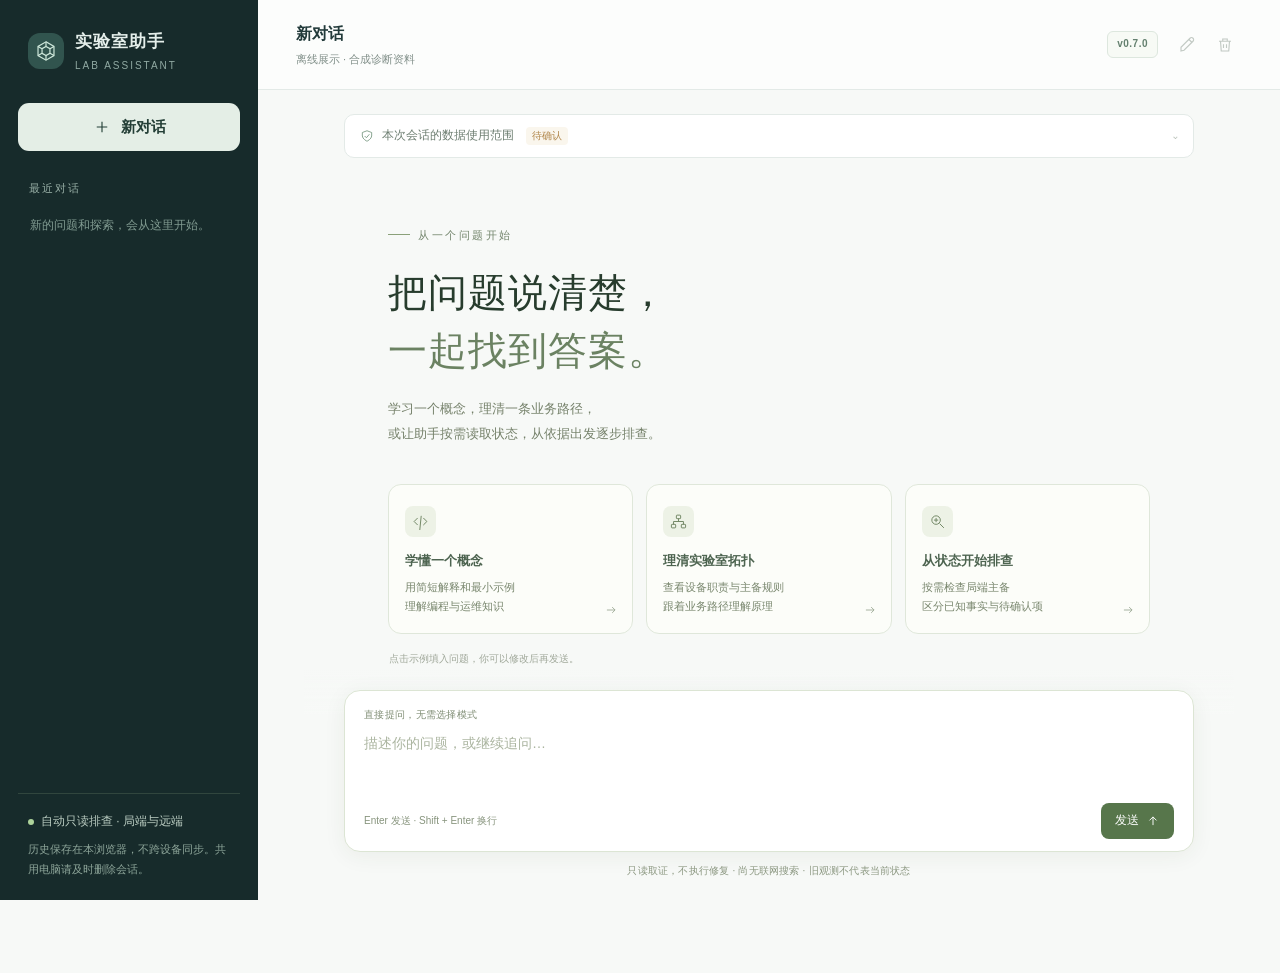
==== web/index.html @ 160be257 "Add offline demo for the troubleshooting assistant Include anonymized knowledge, synthetic device ob" ====
<!doctype html>
<html lang="zh-CN">
<head>
<meta charset="utf-8">
<meta name="viewport" content="width=device-width,initial-scale=1">
<meta name="theme-color" content="#172b2b">
<title>实验室助手 · 离线展示</title>
<style>
:root{color-scheme:light;--ink:#233b3b;--muted:#748280;--green:#237466;--line:#e3eae7;--paper:#f7f9f7;--sidebar:#172b2b}
*{box-sizing:border-box}body{margin:0;color:var(--ink);background:var(--paper);font:15px/1.65 -apple-system,BlinkMacSystemFont,"Segoe UI","Microsoft YaHei",sans-serif}button,textarea,input{font:inherit}button{cursor:pointer}button:disabled{cursor:default;opacity:.45}button,textarea,summary,a{ -webkit-tap-highlight-color:transparent}button:focus-visible,summary:focus-visible,textarea:focus-visible,a:focus-visible{outline:3px solid #7bb9aa;outline-offset:3px}svg{display:block;flex-shrink:0}button svg{width:18px;height:18px}button{border:0}button,summary{touch-action:manipulation}[hidden]{display:none!important}
.layout{display:grid;grid-template-columns:258px minmax(0,1fr);min-height:100vh}.sidebar{position:sticky;top:0;display:flex;flex-direction:column;height:100vh;height:100dvh;background:var(--sidebar);padding:28px 18px 20px;color:#e4eeea;overflow:hidden}.brand{display:flex;align-items:center;gap:11px;padding:0 10px 28px}.brand-mark{display:grid;place-items:center;width:36px;height:36px;border-radius:12px;background:#31544e;color:#cfe8db}.brand-mark svg{width:22px;height:22px}.brand-name{font-size:17px;font-weight:650;letter-spacing:1px}.brand-caption{color:#91aaa3;font-size:10px;letter-spacing:2px;margin-top:2px}.sidebar-close{display:none}.new-chat{display:flex;justify-content:center;align-items:center;gap:10px;width:100%;padding:12px 14px;border-radius:11px;background:#e4eee6;color:#233e36;font-weight:600;transition:background .15s}.new-chat:hover{background:#fff}.history-heading{padding:28px 11px 10px;font-size:11px;color:#98afa6;letter-spacing:2px}#threads{overflow:auto;flex:1;min-height:0;scrollbar-width:thin;scrollbar-color:#3e5650 transparent}.thread{display:flex;align-items:center;gap:9px;width:100%;padding:11px 12px;margin:3px 0;text-align:left;border-radius:9px;background:transparent;color:#b6c8c0;transition:background .15s}.thread:hover{background:#223d37;color:#fff}.thread.selected{background:#2c4840;color:#edf6ef}.thread-text{overflow:hidden;white-space:nowrap;text-overflow:ellipsis;font-size:13px}.thread-dot{width:5px;height:5px;border-radius:50%;background:#75958a;flex-shrink:0}.thread.selected .thread-dot{background:#bdd4aa}.history-empty{margin:8px 12px;font-size:12px;line-height:1.8;color:#819b91}.sidebar-footer{border-top:1px solid #31463e;margin-top:18px;padding:18px 10px 0}.sidebar-feature{display:flex;gap:7px;align-items:center;font-size:12px;color:#baccc1}.status-dot{width:6px;height:6px;border-radius:50%;background:#add39b}#storage-note{display:block;color:#8ea69a;font-size:11px;line-height:1.8;margin-top:9px}
main{display:flex;flex-direction:column;min-width:0;min-height:100vh;min-height:100dvh}.topbar{display:flex;align-items:center;justify-content:space-between;gap:20px;height:90px;flex-shrink:0;padding:0 38px;border-bottom:1px solid var(--line);background:#ffffffa6}.topbar-heading{display:flex;align-items:center;gap:12px;min-width:0}#chat-title{margin:0;font-size:16px;font-weight:600;white-space:nowrap;overflow:hidden;text-overflow:ellipsis;max-width:52vw}.topbar-caption{margin-top:3px;font-size:11px;color:#83918b}.topbar-actions{display:flex;gap:12px;align-items:center;flex-shrink:0}.version{padding:4px 9px;border:1px solid #dde7de;border-radius:6px;font-size:10px;font-weight:600;letter-spacing:.5px;color:#64806f;background:#f7faf5}.tools{display:flex;gap:4px}.icon-button{display:grid;place-items:center;width:34px;height:34px;border-radius:8px;color:#7c8c80;background:transparent}.icon-button:hover{background:#eaf0e8;color:#325c45}.icon-button.danger:hover{color:#ab5c50;background:#faf0ea}.menu-button{display:none}
.content-area{width:100%;max-width:930px;margin:0 auto;padding:24px 40px 8px;flex:1}.permission-card{border:1px solid var(--line);border-radius:10px;background:#fff;font-size:12px;color:#6d7e71;padding:0 15px}.permission-card summary{display:flex;align-items:center;gap:8px;padding:11px 0;cursor:pointer;list-style:none}.permission-card summary::-webkit-details-marker{display:none}.permission-card summary:after{content:'⌄';margin-left:auto;color:#96a296}.permission-card[open] summary:after{content:'⌃'}.permission-card summary svg{width:14px;height:14px;color:#789882}.consent-state{color:#b2884d;font-size:10px;background:#faf6ed;padding:1px 6px;border-radius:4px;margin-left:4px}.consent-state.confirmed{color:#548261;background:#edf5ed}.consent-label{display:flex;align-items:flex-start;gap:9px;line-height:1.9;padding:9px 0 10px;color:#4d6252}.consent-label input{margin-top:5px;accent-color:var(--green);flex-shrink:0;width:15px;height:15px}.permission-card small{display:block;font-size:11px;line-height:1.8;color:#8b978a;padding:0 0 14px}
.welcome{padding:68px 4px 45px;max-width:770px;margin:auto}.eyebrow{display:flex;align-items:center;gap:8px;font-size:11px;letter-spacing:2.5px;color:#72846b;font-weight:500}.eyebrow:before{content:'';width:22px;height:1px;background:#8ba17a}.welcome h2{font-size:39px;line-height:1.5;letter-spacing:1px;font-weight:500;margin:20px 0 16px;color:#273c2d}.welcome h2 span{color:#6b8262}.welcome-description{font-size:13px;line-height:1.9;color:#899184;margin:0;max-width:430px}.suggestions{display:grid;grid-template-columns:repeat(3,minmax(0,1fr));gap:13px;margin-top:38px}.suggestion{position:relative;text-align:left;border:1px solid #dfe7da;background:#fcfdf9;border-radius:13px;padding:20px 16px 17px;color:#4d6450;transition:transform .15s,border-color .15s,box-shadow .15s;min-height:150px}.suggestion:hover{transform:translateY(-3px);border-color:#a7c09d;box-shadow:0 8px 24px #51684509}.suggestion-icon{display:grid;place-items:center;width:31px;height:31px;border-radius:8px;background:#edf2e6;color:#738866;margin-bottom:13px}.suggestion-icon svg{width:17px;height:17px}.suggestion strong{display:block;font-size:13px;font-weight:600;margin-bottom:6px}.suggestion span{display:block;font-size:11px;line-height:1.7;color:#8b9683;padding-right:12px}.suggestion .suggestion-arrow{position:absolute;right:14px;bottom:16px;width:14px;height:14px;color:#9ba994}.welcome-note{font-size:10px;color:#a0a89a;margin:17px 1px 0}
#chat{padding:22px 0 0;overflow-wrap:anywhere}.card{margin:0 0 26px;min-width:0}.message-header{display:flex;align-items:center;gap:9px;margin-bottom:12px}.avatar{display:grid;place-items:center;width:26px;height:26px;border-radius:8px;background:#e5eddf;color:#57704f;font-size:10px;font-weight:650}.label{font-size:11px;color:#84947d;letter-spacing:.5px}.assistant{padding:4px 1px}.assistant .message{padding-left:35px;color:#3d5140}.user{display:flex;flex-direction:column;align-items:flex-end;margin:5px 0 28px 70px}.user .message-header{display:none}.user .message{border:1px solid #e1e9da;background:#edf3e7;border-radius:15px 15px 4px 15px;padding:13px 18px;max-width:100%;white-space:pre-wrap;color:#425640;font-size:14px}.message{line-height:1.95;font-size:14px}.message p{white-space:pre-line;margin:0 0 14px}.message p:last-child{margin-bottom:0}.message ul,.message ol{padding-left:22px;margin:10px 0 15px}.message li{margin:5px 0}.message h3{font-size:15px;font-weight:650;margin:24px 0 10px}.message h3:first-child{margin-top:0}.message strong{font-weight:650;color:#2d4c32}.message code{font:12px/1.6 Consolas,"SFMono-Regular",monospace;background:#eaf0e6;border:1px solid #e1e9db;border-radius:4px;padding:2px 5px;color:#587145}.message pre{background:#1f3027;border-radius:11px;padding:18px;overflow:auto;white-space:pre;color:#dce8d8;margin:16px 0}.message pre code{background:none;border:0;padding:0;color:inherit;font-size:12px}.scope-note{margin:18px 0 12px 35px;padding:10px 13px;border-left:2px solid #bac9a9;background:#eff3e9;color:#7d896c;font-size:11px;line-height:1.9;border-radius:0 6px 6px 0}.scope-synthetic,.scope-unconfirmed,.scope-mixed{border-color:#d7bf85;background:#faf6ec;color:#9a865f}.assistant details{margin:14px 0 10px 35px;border:1px solid #e1e8d9;background:#fcfdf9;border-radius:9px;padding:0 13px;font-size:12px;color:#7e8c71}.assistant summary{cursor:pointer;list-style:none;padding:9px 0;color:#7a8c69;font-size:11px}.assistant summary:before{content:'↳';margin-right:7px;color:#a2b194}.assistant details p{line-height:1.8;white-space:pre-wrap;margin:10px 0}.assistant details strong{display:block;font-size:11px;color:#596e4b;margin-top:15px}.assistant details pre{white-space:pre-wrap;overflow-wrap:anywhere;font:11px/1.8 Consolas,monospace;color:#6f8063;background:#f1f5ec;padding:10px;border-radius:5px}.assistant details pre:last-child{margin-bottom:13px}.assistant>small{display:block;margin:10px 0 0 35px;font-size:10px;color:#a0ad94}.copy-button{margin-left:auto;font-size:10px;background:transparent;color:#95a18c;padding:3px 8px;border-radius:5px}.copy-button:hover{background:#eef2e8;color:#62764e}.pending .message{color:#929d84;font-size:12px}.thinking{display:inline-flex;gap:4px;vertical-align:middle;margin-right:9px}.thinking i{width:4px;height:4px;border-radius:50%;background:#99af80;animation:pulse 1.3s infinite}.thinking i:nth-child(2){animation-delay:.2s}.thinking i:nth-child(3){animation-delay:.4s}@keyframes pulse{0%,70%,100%{opacity:.3;transform:translateY(0)}35%{opacity:1;transform:translateY(-3px)}}
.composer-area{position:sticky;bottom:0;width:100%;max-width:930px;align-self:center;padding:20px 40px 20px;background:linear-gradient(transparent,var(--paper) 20%);z-index:2}.composer{border:1px solid #dce5d4;background:#fff;border-radius:16px;padding:16px 19px 12px;box-shadow:0 4px 22px #293d2610;transition:border-color .15s,box-shadow .15s}.composer:focus-within{border-color:#a4bb94;box-shadow:0 4px 28px #59704412}.composer-title{display:block;color:#9aa58e;font-size:10px;letter-spacing:.3px;margin-bottom:8px}textarea{width:100%;min-height:64px;max-height:180px;display:block;resize:none;padding:0;border:0;outline:none!important;line-height:1.8;background:transparent;color:#3b4e35;font-size:14px}textarea::placeholder{color:#abb5a0}.composer-row{display:flex;align-items:center;justify-content:space-between;gap:10px;margin-top:8px}.composer-hint{font-size:10px;color:#b0b8a6}.send-button{display:flex;gap:7px;align-items:center;padding:8px 14px;border-radius:8px;color:#fff;background:#57764b;font-size:12px;transition:background .15s}.send-button:hover{background:#40603b}.send-button svg{width:14px;height:14px}#status{font-size:11px;line-height:1.6;min-height:0;margin-top:8px;color:#8a967c;overflow-wrap:anywhere}#status:empty{display:none}.page-footer{text-align:center;font-size:10px;color:#a4ad9b;margin-top:11px;letter-spacing:.2px}.backdrop{display:none}
.sidebar .sidebar-close{display:none}
.welcome-description{color:#75816a}.suggestion span{color:#78866d}.composer-title{color:#7e8c73}.composer-hint{color:#87947d}.page-footer{color:#8b9780}
@media(min-width:1450px){.welcome{padding-top:90px;padding-bottom:60px}.welcome h2{font-size:43px}.content-area,.composer-area{max-width:980px}}
@media(max-width:960px){.layout{grid-template-columns:225px minmax(0,1fr)}.sidebar{padding-left:13px;padding-right:13px}.topbar{padding:0 25px}.content-area{padding-left:26px;padding-right:26px}.composer-area{padding-left:26px;padding-right:26px}.welcome{padding-top:50px}.welcome h2{font-size:33px}.suggestions{gap:9px}.suggestion{padding:17px 12px}.topbar-actions{gap:6px}}
@media(max-width:700px){.layout{display:block}.sidebar{position:fixed;top:0;left:0;width:270px;height:100vh;height:100dvh;z-index:10;transform:translateX(-100%);transition:transform .2s}.sidebar-open .sidebar{transform:translateX(0)}.sidebar-open .backdrop{display:block;position:fixed;inset:0;background:#1d302852;z-index:9;width:100%;height:100%;border:0}.sidebar-close{display:grid;position:absolute;right:12px;top:15px;color:#b3c7b7}.brand{padding-top:10px}.menu-button{display:grid;flex-shrink:0}.topbar{height:73px;padding:0 16px;gap:8px}.topbar-heading{gap:6px;overflow:hidden}.topbar-caption{font-size:10px}#chat-title{font-size:14px;max-width:43vw}.version{font-size:9px;padding:3px 6px}.tools{gap:1px}.tools .icon-button{width:29px;height:30px}.topbar-actions{gap:4px}.content-area{padding:17px 20px 5px}.welcome{padding:43px 0 24px}.welcome h2{font-size:29px;margin-top:19px;letter-spacing:.3px}.welcome-description{font-size:12px;max-width:300px}.suggestions{grid-template-columns:1fr;gap:10px;margin-top:27px}.suggestion{display:grid;grid-template-columns:36px 1fr;gap:0 11px;min-height:0;padding:14px 15px;border-radius:11px}.suggestion-icon{grid-row:span 2;margin:2px 0 0;width:34px;height:34px}.suggestion strong{font-size:12px;margin-bottom:2px}.suggestion span{font-size:10px}.suggestion .suggestion-arrow{top:25px;right:14px}.welcome-note{font-size:9px;margin-top:12px}.composer-area{padding:15px 15px 13px}.composer{padding:14px 16px 11px;border-radius:13px}textarea{font-size:16px;min-height:59px}.composer-hint{font-size:9px}.send-button{padding:8px 12px}.page-footer{font-size:9px;margin-top:9px}.user{margin-left:33px}.assistant .message{padding-left:0}.message{font-size:14px}.scope-note,.assistant details,.assistant>small{margin-left:0}.permission-card{padding:0 11px;font-size:11px}.permission-card summary{padding:10px 0;gap:6px}.consent-state{font-size:9px;margin-left:0}#chat{padding-top:20px}}
@media(max-width:700px){.sidebar .sidebar-close{display:grid}}
@media(prefers-reduced-motion:reduce){*,*:before,*:after{animation:none!important;transition:none!important;scroll-behavior:auto!important}}
</style>
</head>
<body>
<div class="layout">
  <button id="sidebar-backdrop" class="backdrop" type="button" aria-label="关闭历史侧栏" tabindex="-1"></button>
  <aside class="sidebar" id="sidebar" aria-label="对话导航">
    <button id="sidebar-close" class="icon-button sidebar-close" type="button" aria-label="关闭侧栏"><svg viewBox="0 0 24 24" fill="none" stroke="currentColor" stroke-width="1.5"><path d="m6 6 12 12M18 6 6 18"/></svg></button>
    <div class="brand"><div class="brand-mark"><svg viewBox="0 0 24 24" fill="none" stroke="currentColor" stroke-width="1.3"><path d="m12 2 8.7 5v10L12 22l-8.7-5V7Z"/><path d="m12 7 4.3 2.5v5L12 17l-4.3-2.5v-5Z"/><path d="M12 2v5m8.7 0-4.4 2.5M20.7 17l-4.4-2.5M12 22v-5m-8.7 0 4.4-2.5M3.3 7l4.4 2.5"/></svg></div><div><div class="brand-name">实验室助手</div><div class="brand-caption">LAB ASSISTANT</div></div></div>
    <button id="clear" class="new-chat" type="button"><svg viewBox="0 0 24 24" fill="none" stroke="currentColor" stroke-width="1.5"><path d="M12 5v14M5 12h14"/></svg>新对话</button>
    <div class="history-heading">最近对话</div>
    <nav id="threads" aria-label="历史对话"></nav>
    <div class="sidebar-footer"><div class="sidebar-feature"><span class="status-dot"></span>自动只读排查 · 局端与远端</div><small id="storage-note">历史保存在本浏览器，不跨设备同步。共用电脑请及时删除会话。</small></div>
  </aside>
  <main>
    <header class="topbar"><div class="topbar-heading"><button id="toggle-sidebar" class="icon-button menu-button" type="button" aria-label="打开历史侧栏" aria-controls="sidebar" aria-expanded="false"><svg viewBox="0 0 24 24" fill="none" stroke="currentColor" stroke-width="1.5"><path d="M5 6h14M5 12h14M5 18h14"/></svg></button><div><h1 id="chat-title">新对话</h1><div class="topbar-caption">离线展示 · 合成诊断资料</div></div></div><div class="topbar-actions"><span class="version">v0.7.0</span><div class="tools"><button id="rename" class="icon-button" type="button" title="重命名对话" aria-label="重命名对话"><svg viewBox="0 0 24 24" fill="none" stroke="currentColor" stroke-width="1.5"><path d="m15 5 4 4M4 20l4-1 12-12a2.8 2.8 0 0 0-4-4L4 15Z"/></svg></button><button id="delete" class="icon-button danger" type="button" title="删除对话" aria-label="删除对话"><svg viewBox="0 0 24 24" fill="none" stroke="currentColor" stroke-width="1.5"><path d="M4 7h16M9 7V4h6v3M6 7l1 13h10l1-13M10 11v5m4-5v5"/></svg></button></div></div></header>
    <div class="content-area">
      <details id="permission" class="permission-card"><summary><svg viewBox="0 0 24 24" fill="none" stroke="currentColor" stroke-width="1.5"><path d="M12 3 4 6v6c0 5 8 9 8 9s8-4 8-9V6Z"/><path d="m8 12 3 3 5-6"/></svg>本次会话的数据使用范围<span id="consent-state" class="consent-state">待确认</span></summary><label class="consent-label"><input type="checkbox" id="allow-context"><span>同意将问题、最近对话、按需检索的实验室拓扑资料（含局端切换阈值与健康判据），以及按需读取的局端与远端主备设备标识、服务、接口/VIP、PPP链路、TCP连接及主路由表/策略规则，发送至 https://api.inferera.com/v1 用于回答。</span></label><small>可随时取消；取消后不再发送新请求。不要输入密码或密钥。对话和检查结果保存在本浏览器；共用电脑请在使用后删除会话。工具检查记录另保存在服务器。</small></details>
      <section id="welcome" class="welcome" aria-label="开始提问">
        <div class="eyebrow">从一个问题开始</div><h2>把问题说清楚，<br><span>一起找到答案。</span></h2><p class="welcome-description">学习一个概念，理清一条业务路径，<br>或让助手按需读取状态，从依据出发逐步排查。</p>
        <div class="suggestions">
          <button class="suggestion" type="button" data-question="Python的列表和元组有什么区别？请给一个简单例子。"><div class="suggestion-icon"><svg viewBox="0 0 24 24" fill="none" stroke="currentColor" stroke-width="1.4"><path d="m8 7-5 5 5 5m8-10 5 5-5 5m-3-13-2 20"/></svg></div><strong>学懂一个概念</strong><span>用简短解释和最小示例<br>理解编程与运维知识</span><svg class="suggestion-arrow" viewBox="0 0 24 24" fill="none" stroke="currentColor" stroke-width="1.5"><path d="M5 12h14m-5-5 5 5-5 5"/></svg></button>
          <button class="suggestion" type="button" data-question="局端、远端和Router分别负责什么？它们如何配合传输业务？"><div class="suggestion-icon"><svg viewBox="0 0 24 24" fill="none" stroke="currentColor" stroke-width="1.4"><rect x="9" y="3" width="6" height="5" rx="1"/><rect x="2" y="16" width="6" height="5" rx="1"/><rect x="16" y="16" width="6" height="5" rx="1"/><path d="M12 8v4M5 16v-4h14v4"/></svg></div><strong>理清实验室拓扑</strong><span>查看设备职责与主备规则<br>跟着业务路径理解原理</span><svg class="suggestion-arrow" viewBox="0 0 24 24" fill="none" stroke="currentColor" stroke-width="1.5"><path d="M5 12h14m-5-5 5 5-5 5"/></svg></button>
          <button class="suggestion" type="button" data-question="局端备机的Croc没有运行，帮我检查一下是否故障。"><div class="suggestion-icon"><svg viewBox="0 0 24 24" fill="none" stroke="currentColor" stroke-width="1.4"><circle cx="10" cy="10" r="6"/><path d="m15 15 6 6M7 10h6m-3-3v6"/></svg></div><strong>从状态开始排查</strong><span>按需检查局端主备<br>区分已知事实与待确认项</span><svg class="suggestion-arrow" viewBox="0 0 24 24" fill="none" stroke="currentColor" stroke-width="1.5"><path d="M5 12h14m-5-5 5 5-5 5"/></svg></button>
        </div><p class="welcome-note">点击示例填入问题，你可以修改后再发送。</p>
      </section>
      <div id="chat" aria-live="polite" aria-relevant="additions"></div>
    </div>
    <div class="composer-area"><form id="form" class="composer"><label for="question" class="composer-title">直接提问，无需选择模式</label><textarea id="question" maxlength="1000" required rows="2" placeholder="描述你的问题，或继续追问…"></textarea><div class="composer-row"><span class="composer-hint">Enter 发送 · Shift + Enter 换行</span><button id="send" class="send-button" type="submit"><span>发送</span><svg viewBox="0 0 24 24" fill="none" stroke="currentColor" stroke-width="1.6"><path d="M12 19V5m-6 6 6-6 6 6"/></svg></button></div><div id="status" role="status" aria-live="polite"></div></form><footer class="page-footer">只读取证，不执行修复 · 尚无联网搜索 · 旧观测不代表当前状态</footer></div>
  </main>
</div>
<script>
const csrf='__CSRF_TOKEN__', el=id=>document.getElementById(id), storageKey='ata.chats.v1';
let chats=[],activeId=null,busy=false,storageFailed=false;
function add(parent,tag,text,cls){const n=document.createElement(tag);n.textContent=text;if(cls)n.className=cls;parent.append(n);return n}
function inline(parent,text){const parts=text.split(/(\*\*[^*]+\*\*|`[^`]+`)/g);for(const part of parts){if(part.startsWith('**')&&part.endsWith('**'))add(parent,'strong',part.slice(2,-2));else if(part.startsWith('`')&&part.endsWith('`'))add(parent,'code',part.slice(1,-1));else parent.append(document.createTextNode(part));}}
function markdown(parent,text){let code=null,list=null,paragraph=null;for(const line of text.split('\n')){if(/^\s*```/.test(line)){if(code){code=null;}else{const pre=add(parent,'pre','');code=add(pre,'code','');}list=null;paragraph=null;continue;}if(code){code.append(document.createTextNode(line+'\n'));continue;}if(!line.trim()){list=null;paragraph=null;continue;}const heading=line.match(/^#{1,6}\s+(.+)/),bullet=line.match(/^\s*([-*]|\d+[.)、])\s+(.+)/);if(heading){inline(add(parent,'h3',''),heading[1]);list=null;paragraph=null;}else if(bullet){const tag=/^\d/.test(bullet[1])?'ol':'ul';if(!list||list.tagName.toLowerCase()!==tag)list=add(parent,tag,'');inline(add(list,'li',''),bullet[2]);paragraph=null;}else{list=null;if(!paragraph)paragraph=add(parent,'p','');else paragraph.append(document.createTextNode('\n'));inline(paragraph,line);}}}
function tokenUsageNote(data){
  const count=Number.isInteger(data.total_tokens)&&data.total_tokens>=0?data.total_tokens:null;
  if(data.total_tokens_complete===false)return count>0?' · 至少'+count+' tokens（部分用量未返回）':' · 用量未返回';
  return count===null?'':' · '+count+' tokens';
}
function current(){return chats.find(c=>c.id===activeId)}
function save(){
  try{localStorage.setItem(storageKey,JSON.stringify({activeId,chats}));storageFailed=false;el('storage-note').textContent='历史保存在本浏览器，不跨设备同步。共用电脑请及时删除会话。';}
  catch(e){storageFailed=true;el('storage-note').textContent='浏览器存储不可用或已满，本次更新未保存。请先复制重要内容，再清理旧会话。';}
}
const mobileSidebar=window.matchMedia('(max-width:700px)');
function syncNavigation(){const hidden=mobileSidebar.matches&&!document.body.classList.contains('sidebar-open');el('sidebar').inert=hidden;el('sidebar').setAttribute('aria-hidden',String(hidden));}
function closeSidebar(){document.body.classList.remove('sidebar-open');el('toggle-sidebar').setAttribute('aria-expanded','false');syncNavigation();}
function sidebar(){
  el('threads').replaceChildren();
  if(!chats.length)add(el('threads'),'p','新的问题和探索，会从这里开始。','history-empty');
  for(const c of [...chats].sort((a,b)=>b.updated-a.updated)){
    const button=add(el('threads'),'button','','thread'+(c.id===activeId?' selected':''));
    add(button,'span','','thread-dot');add(button,'span',c.title,'thread-text');
    button.title=c.title;button.disabled=busy;button.setAttribute('aria-current',c.id===activeId?'true':'false');
    button.onclick=()=>{activeId=c.id;save();render();closeSidebar();};
  }
}
function eventNote(e){
  if(e.action==='rejected'){const reasons={unregistered_device:'设备不在当前范围',unsupported_check:'检查项目不在当前范围',duplicate_read:'本轮已检查过该项目',read_budget_reached:'本轮检查次数已到上限',duplicate_search:'本轮已检索过该问题',search_budget_reached:'本轮检索次数已到上限',invalid_read_request:'检查请求格式不完整',invalid_search_request:'检索请求格式不完整'};return '请求未执行：'+(reasons[e.reason]||'未通过范围或预算校验');}
  if(e.action==='correction')return e.reason==='unsupported_mechanism_claim'?'回答与已提供规则冲突，已请求纠正一次':'响应格式或引用未通过校验，已请求纠正一次';
  if(e.action==='search')return e.error?'资料检索未完成':(e.trigger==='reuse_prefetch'?'复用已检索资料：':'检索资料：')+e.count+'条';
  if(e.action==='read'){const devices={'local-primary':'局端主机','local-backup':'局端备机','remote-primary':'远端主机','remote-backup':'远端备机'},checks={services:'服务状态',interfaces:'接口 / VIP / 监听或连接',routes:'路由与策略'};return '设备检查：'+(devices[e.device]||e.device)+' / '+(checks[e.check]||e.check)+' · '+(e.ok===true?'成功':'未成功');}
  return '处理步骤';
}
function evidence(box,data){if(!data)return;if(data.evidence_scope&&typeof data.evidence_scope.note==='string')add(box,'p',data.evidence_scope.note,'scope-note scope-'+data.evidence_scope.kind);const events=data.events||[];if(events.length){const d=add(box,'details','');add(d,'summary','依据与检查过程 · '+events.length+'步');for(const e of events)add(d,'p',eventNote(e));for(const s of data.sources||[]){add(d,'strong',s.id+' · '+s.title);add(d,'p',s.historical_finding||'');}for(const o of data.evidence||[]){add(d,'strong',o.id+' · '+o.device+' · '+o.check+' · '+(o.origin==='synthetic'?'合成回放':o.origin==='device_read'?'设备读取':'来源性质未确认')+' · '+(o.collected_at||''));add(d,'pre',o.ok?o.output:o.error);}}if(data.refs&&data.refs.length)add(box,'small','依据：'+data.refs.join('、'));}
function messageHeader(box,content,copy){
  const head=add(box,'div','','message-header');add(head,'span','LAB','avatar');add(head,'span','实验室助手','label');
  if(copy){const button=add(head,'button','复制','copy-button');button.type='button';button.setAttribute('aria-label','复制回答');button.onclick=async()=>{try{await navigator.clipboard.writeText(content);button.textContent='已复制';}catch(e){button.textContent='请选中文本复制';}};}
}
function render(){
  sidebar();el('chat').replaceChildren();
  const c=current();el('chat-title').textContent=c?c.title:'新对话';el('welcome').hidden=!!(c&&c.messages.length);
  for(const m of c?c.messages:[]){
    const box=add(el('chat'),'section','',m.role==='user'?'card user':'card assistant');
    if(m.role==='assistant')messageHeader(box,m.content,true);
    const body=add(box,'div','','message');
    if(m.role==='assistant')markdown(body,m.content);else body.textContent=m.content;
    evidence(box,m.result);
  }
  if(busy){const box=add(el('chat'),'section','','card assistant pending');messageHeader(box,'',false);const body=add(box,'div','','message'),dots=add(body,'span','','thinking');for(let i=0;i<3;i++)add(dots,'i','');add(body,'span','正在整理问题与依据…');}
  el('rename').disabled=busy||!c;el('delete').disabled=busy||!c;el('clear').disabled=busy;el('question').disabled=busy;
  for(const button of document.querySelectorAll('.suggestion'))button.disabled=busy;
}
function resizeQuestion(){const q=el('question');q.style.height='auto';q.style.height=Math.min(180,Math.max(64,q.scrollHeight))+'px';}
function newChat(){
  const c={id:Date.now().toString(36)+'-'+Math.random().toString(36).slice(2),title:'新对话',updated:Date.now(),messages:[]};
  chats.push(c);activeId=c.id;save();render();el('question').value='';el('status').textContent='';resizeQuestion();closeSidebar();el('question').focus();
}
try{const data=JSON.parse(localStorage.getItem(storageKey)||'null');if(data&&Array.isArray(data.chats)){chats=data.chats.filter(c=>c&&typeof c.id==='string'&&typeof c.title==='string'&&Number.isFinite(c.updated)&&Array.isArray(c.messages)&&c.messages.every(m=>m&&['user','assistant'].includes(m.role)&&typeof m.content==='string'));activeId=chats.some(c=>c.id===data.activeId)?data.activeId:chats[0]?.id;}}
catch(e){el('storage-note').textContent='旧历史读取失败；本页不会自动覆盖旧数据。';}
render();syncNavigation();mobileSidebar.addEventListener('change',syncNavigation);
el('clear').onclick=newChat;
el('rename').onclick=()=>{const c=current();if(!c)return;const title=prompt('会话名称',c.title);if(title&&title.trim()){c.title=title.trim().slice(0,80);save();render();}};
el('delete').onclick=()=>{const c=current();if(!c||!confirm('删除“'+c.title+'”？此操作无法撤销。'))return;chats=chats.filter(x=>x.id!==c.id);activeId=chats[0]?.id||null;save();render();};
el('allow-context').onchange=()=>{const checked=el('allow-context').checked;el('consent-state').textContent=checked?'已确认':'待确认';el('consent-state').className='consent-state'+(checked?' confirmed':'');if(checked)el('permission').open=false;};
el('toggle-sidebar').onclick=()=>{const opened=document.body.classList.toggle('sidebar-open');el('toggle-sidebar').setAttribute('aria-expanded',String(opened));syncNavigation();if(opened)el('clear').focus();};
el('sidebar-close').onclick=closeSidebar;el('sidebar-backdrop').onclick=closeSidebar;
document.addEventListener('keydown',event=>{if(event.key==='Escape')closeSidebar();});
for(const button of document.querySelectorAll('.suggestion'))button.onclick=()=>{el('question').value=button.dataset.question;resizeQuestion();el('question').focus();};
el('question').addEventListener('input',resizeQuestion);
el('question').addEventListener('keydown',event=>{if(event.key==='Enter'&&!event.shiftKey&&!event.isComposing&&event.keyCode!==229){event.preventDefault();if(!busy)el('form').requestSubmit();}});
el('form').onsubmit=async event=>{
  event.preventDefault();if(busy)return;
  if(!el('allow-context').checked){el('permission').open=true;el('status').textContent='请先确认本次会话的数据使用范围';el('allow-context').focus();return;}
  const question=el('question').value.trim();if(!question)return;if(!current())newChat();
  const c=current();let history=c.messages.filter(m=>m.context===true).slice(-8).map(m=>({role:m.role,content:m.content}));
  while(history.reduce((n,m)=>n+m.content.length,0)>16000)history.splice(0,2);
  const userMessage={role:'user',content:question,context:false};c.messages.push(userMessage);
  if(c.title==='新对话')c.title=question.slice(0,30);c.updated=Date.now();busy=true;el('send').disabled=true;el('question').value='';
  save();render();resizeQuestion();el('status').textContent='正在思考，需要时会查资料和读取设备状态…';
  const started=Date.now();
  try{
    const response=await fetch('/api/chat',{method:'POST',headers:{'Content-Type':'application/json','X-ATA-Token':csrf},body:JSON.stringify({question,history,allow_context:el('allow-context').checked})});
    const data=await response.json();if(!response.ok)throw Error(data.error||'请求失败');
    userMessage.context=data.status==='answered';c.messages.push({role:'assistant',content:data.answer,context:data.status==='answered',result:data});
    el('status').textContent=(data.status==='answered'?'回答完成':'本次未完成')+' · '+((Date.now()-started)/1000).toFixed(1)+' 秒'+tokenUsageNote(data);
  }catch(error){c.messages.push({role:'assistant',content:'请求未完成：'+error.message,context:false});el('status').textContent='请检查连接后重试';el('question').value=question;}
  finally{c.updated=Date.now();busy=false;el('send').disabled=false;save();render();resizeQuestion();el('question').focus();}
};
</script>
</body>
</html>
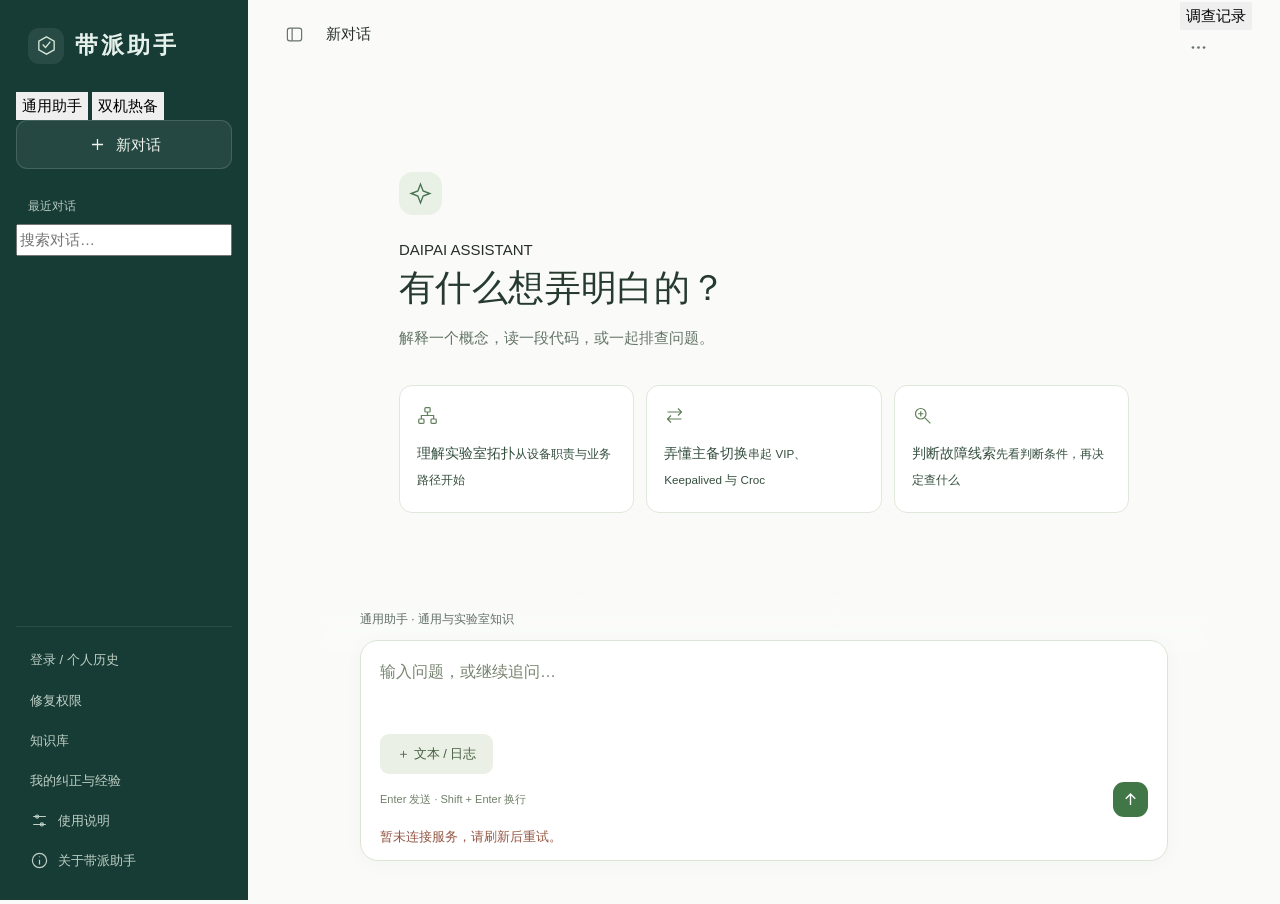
==== commit 1106c7fd: "Sync public troubleshooting assistant to v0.10.3" ====
--- a/web/index.html
+++ b/web/index.html
@@ -3,145 +3,1624 @@
 <head>
 <meta charset="utf-8">
 <meta name="viewport" content="width=device-width,initial-scale=1">
-<meta name="theme-color" content="#172b2b">
-<title>实验室助手 · 离线展示</title>
+<meta name="theme-color" content="#f6f7f9">
+<title>带派助手</title>
 <style>
-:root{color-scheme:light;--ink:#233b3b;--muted:#748280;--green:#237466;--line:#e3eae7;--paper:#f7f9f7;--sidebar:#172b2b}
-*{box-sizing:border-box}body{margin:0;color:var(--ink);background:var(--paper);font:15px/1.65 -apple-system,BlinkMacSystemFont,"Segoe UI","Microsoft YaHei",sans-serif}button,textarea,input{font:inherit}button{cursor:pointer}button:disabled{cursor:default;opacity:.45}button,textarea,summary,a{ -webkit-tap-highlight-color:transparent}button:focus-visible,summary:focus-visible,textarea:focus-visible,a:focus-visible{outline:3px solid #7bb9aa;outline-offset:3px}svg{display:block;flex-shrink:0}button svg{width:18px;height:18px}button{border:0}button,summary{touch-action:manipulation}[hidden]{display:none!important}
-.layout{display:grid;grid-template-columns:258px minmax(0,1fr);min-height:100vh}.sidebar{position:sticky;top:0;display:flex;flex-direction:column;height:100vh;height:100dvh;background:var(--sidebar);padding:28px 18px 20px;color:#e4eeea;overflow:hidden}.brand{display:flex;align-items:center;gap:11px;padding:0 10px 28px}.brand-mark{display:grid;place-items:center;width:36px;height:36px;border-radius:12px;background:#31544e;color:#cfe8db}.brand-mark svg{width:22px;height:22px}.brand-name{font-size:17px;font-weight:650;letter-spacing:1px}.brand-caption{color:#91aaa3;font-size:10px;letter-spacing:2px;margin-top:2px}.sidebar-close{display:none}.new-chat{display:flex;justify-content:center;align-items:center;gap:10px;width:100%;padding:12px 14px;border-radius:11px;background:#e4eee6;color:#233e36;font-weight:600;transition:background .15s}.new-chat:hover{background:#fff}.history-heading{padding:28px 11px 10px;font-size:11px;color:#98afa6;letter-spacing:2px}#threads{overflow:auto;flex:1;min-height:0;scrollbar-width:thin;scrollbar-color:#3e5650 transparent}.thread{display:flex;align-items:center;gap:9px;width:100%;padding:11px 12px;margin:3px 0;text-align:left;border-radius:9px;background:transparent;color:#b6c8c0;transition:background .15s}.thread:hover{background:#223d37;color:#fff}.thread.selected{background:#2c4840;color:#edf6ef}.thread-text{overflow:hidden;white-space:nowrap;text-overflow:ellipsis;font-size:13px}.thread-dot{width:5px;height:5px;border-radius:50%;background:#75958a;flex-shrink:0}.thread.selected .thread-dot{background:#bdd4aa}.history-empty{margin:8px 12px;font-size:12px;line-height:1.8;color:#819b91}.sidebar-footer{border-top:1px solid #31463e;margin-top:18px;padding:18px 10px 0}.sidebar-feature{display:flex;gap:7px;align-items:center;font-size:12px;color:#baccc1}.status-dot{width:6px;height:6px;border-radius:50%;background:#add39b}#storage-note{display:block;color:#8ea69a;font-size:11px;line-height:1.8;margin-top:9px}
-main{display:flex;flex-direction:column;min-width:0;min-height:100vh;min-height:100dvh}.topbar{display:flex;align-items:center;justify-content:space-between;gap:20px;height:90px;flex-shrink:0;padding:0 38px;border-bottom:1px solid var(--line);background:#ffffffa6}.topbar-heading{display:flex;align-items:center;gap:12px;min-width:0}#chat-title{margin:0;font-size:16px;font-weight:600;white-space:nowrap;overflow:hidden;text-overflow:ellipsis;max-width:52vw}.topbar-caption{margin-top:3px;font-size:11px;color:#83918b}.topbar-actions{display:flex;gap:12px;align-items:center;flex-shrink:0}.version{padding:4px 9px;border:1px solid #dde7de;border-radius:6px;font-size:10px;font-weight:600;letter-spacing:.5px;color:#64806f;background:#f7faf5}.tools{display:flex;gap:4px}.icon-button{display:grid;place-items:center;width:34px;height:34px;border-radius:8px;color:#7c8c80;background:transparent}.icon-button:hover{background:#eaf0e8;color:#325c45}.icon-button.danger:hover{color:#ab5c50;background:#faf0ea}.menu-button{display:none}
-.content-area{width:100%;max-width:930px;margin:0 auto;padding:24px 40px 8px;flex:1}.permission-card{border:1px solid var(--line);border-radius:10px;background:#fff;font-size:12px;color:#6d7e71;padding:0 15px}.permission-card summary{display:flex;align-items:center;gap:8px;padding:11px 0;cursor:pointer;list-style:none}.permission-card summary::-webkit-details-marker{display:none}.permission-card summary:after{content:'⌄';margin-left:auto;color:#96a296}.permission-card[open] summary:after{content:'⌃'}.permission-card summary svg{width:14px;height:14px;color:#789882}.consent-state{color:#b2884d;font-size:10px;background:#faf6ed;padding:1px 6px;border-radius:4px;margin-left:4px}.consent-state.confirmed{color:#548261;background:#edf5ed}.consent-label{display:flex;align-items:flex-start;gap:9px;line-height:1.9;padding:9px 0 10px;color:#4d6252}.consent-label input{margin-top:5px;accent-color:var(--green);flex-shrink:0;width:15px;height:15px}.permission-card small{display:block;font-size:11px;line-height:1.8;color:#8b978a;padding:0 0 14px}
-.welcome{padding:68px 4px 45px;max-width:770px;margin:auto}.eyebrow{display:flex;align-items:center;gap:8px;font-size:11px;letter-spacing:2.5px;color:#72846b;font-weight:500}.eyebrow:before{content:'';width:22px;height:1px;background:#8ba17a}.welcome h2{font-size:39px;line-height:1.5;letter-spacing:1px;font-weight:500;margin:20px 0 16px;color:#273c2d}.welcome h2 span{color:#6b8262}.welcome-description{font-size:13px;line-height:1.9;color:#899184;margin:0;max-width:430px}.suggestions{display:grid;grid-template-columns:repeat(3,minmax(0,1fr));gap:13px;margin-top:38px}.suggestion{position:relative;text-align:left;border:1px solid #dfe7da;background:#fcfdf9;border-radius:13px;padding:20px 16px 17px;color:#4d6450;transition:transform .15s,border-color .15s,box-shadow .15s;min-height:150px}.suggestion:hover{transform:translateY(-3px);border-color:#a7c09d;box-shadow:0 8px 24px #51684509}.suggestion-icon{display:grid;place-items:center;width:31px;height:31px;border-radius:8px;background:#edf2e6;color:#738866;margin-bottom:13px}.suggestion-icon svg{width:17px;height:17px}.suggestion strong{display:block;font-size:13px;font-weight:600;margin-bottom:6px}.suggestion span{display:block;font-size:11px;line-height:1.7;color:#8b9683;padding-right:12px}.suggestion .suggestion-arrow{position:absolute;right:14px;bottom:16px;width:14px;height:14px;color:#9ba994}.welcome-note{font-size:10px;color:#a0a89a;margin:17px 1px 0}
-#chat{padding:22px 0 0;overflow-wrap:anywhere}.card{margin:0 0 26px;min-width:0}.message-header{display:flex;align-items:center;gap:9px;margin-bottom:12px}.avatar{display:grid;place-items:center;width:26px;height:26px;border-radius:8px;background:#e5eddf;color:#57704f;font-size:10px;font-weight:650}.label{font-size:11px;color:#84947d;letter-spacing:.5px}.assistant{padding:4px 1px}.assistant .message{padding-left:35px;color:#3d5140}.user{display:flex;flex-direction:column;align-items:flex-end;margin:5px 0 28px 70px}.user .message-header{display:none}.user .message{border:1px solid #e1e9da;background:#edf3e7;border-radius:15px 15px 4px 15px;padding:13px 18px;max-width:100%;white-space:pre-wrap;color:#425640;font-size:14px}.message{line-height:1.95;font-size:14px}.message p{white-space:pre-line;margin:0 0 14px}.message p:last-child{margin-bottom:0}.message ul,.message ol{padding-left:22px;margin:10px 0 15px}.message li{margin:5px 0}.message h3{font-size:15px;font-weight:650;margin:24px 0 10px}.message h3:first-child{margin-top:0}.message strong{font-weight:650;color:#2d4c32}.message code{font:12px/1.6 Consolas,"SFMono-Regular",monospace;background:#eaf0e6;border:1px solid #e1e9db;border-radius:4px;padding:2px 5px;color:#587145}.message pre{background:#1f3027;border-radius:11px;padding:18px;overflow:auto;white-space:pre;color:#dce8d8;margin:16px 0}.message pre code{background:none;border:0;padding:0;color:inherit;font-size:12px}.scope-note{margin:18px 0 12px 35px;padding:10px 13px;border-left:2px solid #bac9a9;background:#eff3e9;color:#7d896c;font-size:11px;line-height:1.9;border-radius:0 6px 6px 0}.scope-synthetic,.scope-unconfirmed,.scope-mixed{border-color:#d7bf85;background:#faf6ec;color:#9a865f}.assistant details{margin:14px 0 10px 35px;border:1px solid #e1e8d9;background:#fcfdf9;border-radius:9px;padding:0 13px;font-size:12px;color:#7e8c71}.assistant summary{cursor:pointer;list-style:none;padding:9px 0;color:#7a8c69;font-size:11px}.assistant summary:before{content:'↳';margin-right:7px;color:#a2b194}.assistant details p{line-height:1.8;white-space:pre-wrap;margin:10px 0}.assistant details strong{display:block;font-size:11px;color:#596e4b;margin-top:15px}.assistant details pre{white-space:pre-wrap;overflow-wrap:anywhere;font:11px/1.8 Consolas,monospace;color:#6f8063;background:#f1f5ec;padding:10px;border-radius:5px}.assistant details pre:last-child{margin-bottom:13px}.assistant>small{display:block;margin:10px 0 0 35px;font-size:10px;color:#a0ad94}.copy-button{margin-left:auto;font-size:10px;background:transparent;color:#95a18c;padding:3px 8px;border-radius:5px}.copy-button:hover{background:#eef2e8;color:#62764e}.pending .message{color:#929d84;font-size:12px}.thinking{display:inline-flex;gap:4px;vertical-align:middle;margin-right:9px}.thinking i{width:4px;height:4px;border-radius:50%;background:#99af80;animation:pulse 1.3s infinite}.thinking i:nth-child(2){animation-delay:.2s}.thinking i:nth-child(3){animation-delay:.4s}@keyframes pulse{0%,70%,100%{opacity:.3;transform:translateY(0)}35%{opacity:1;transform:translateY(-3px)}}
-.composer-area{position:sticky;bottom:0;width:100%;max-width:930px;align-self:center;padding:20px 40px 20px;background:linear-gradient(transparent,var(--paper) 20%);z-index:2}.composer{border:1px solid #dce5d4;background:#fff;border-radius:16px;padding:16px 19px 12px;box-shadow:0 4px 22px #293d2610;transition:border-color .15s,box-shadow .15s}.composer:focus-within{border-color:#a4bb94;box-shadow:0 4px 28px #59704412}.composer-title{display:block;color:#9aa58e;font-size:10px;letter-spacing:.3px;margin-bottom:8px}textarea{width:100%;min-height:64px;max-height:180px;display:block;resize:none;padding:0;border:0;outline:none!important;line-height:1.8;background:transparent;color:#3b4e35;font-size:14px}textarea::placeholder{color:#abb5a0}.composer-row{display:flex;align-items:center;justify-content:space-between;gap:10px;margin-top:8px}.composer-hint{font-size:10px;color:#b0b8a6}.send-button{display:flex;gap:7px;align-items:center;padding:8px 14px;border-radius:8px;color:#fff;background:#57764b;font-size:12px;transition:background .15s}.send-button:hover{background:#40603b}.send-button svg{width:14px;height:14px}#status{font-size:11px;line-height:1.6;min-height:0;margin-top:8px;color:#8a967c;overflow-wrap:anywhere}#status:empty{display:none}.page-footer{text-align:center;font-size:10px;color:#a4ad9b;margin-top:11px;letter-spacing:.2px}.backdrop{display:none}
-.sidebar .sidebar-close{display:none}
-.welcome-description{color:#75816a}.suggestion span{color:#78866d}.composer-title{color:#7e8c73}.composer-hint{color:#87947d}.page-footer{color:#8b9780}
-@media(min-width:1450px){.welcome{padding-top:90px;padding-bottom:60px}.welcome h2{font-size:43px}.content-area,.composer-area{max-width:980px}}
-@media(max-width:960px){.layout{grid-template-columns:225px minmax(0,1fr)}.sidebar{padding-left:13px;padding-right:13px}.topbar{padding:0 25px}.content-area{padding-left:26px;padding-right:26px}.composer-area{padding-left:26px;padding-right:26px}.welcome{padding-top:50px}.welcome h2{font-size:33px}.suggestions{gap:9px}.suggestion{padding:17px 12px}.topbar-actions{gap:6px}}
-@media(max-width:700px){.layout{display:block}.sidebar{position:fixed;top:0;left:0;width:270px;height:100vh;height:100dvh;z-index:10;transform:translateX(-100%);transition:transform .2s}.sidebar-open .sidebar{transform:translateX(0)}.sidebar-open .backdrop{display:block;position:fixed;inset:0;background:#1d302852;z-index:9;width:100%;height:100%;border:0}.sidebar-close{display:grid;position:absolute;right:12px;top:15px;color:#b3c7b7}.brand{padding-top:10px}.menu-button{display:grid;flex-shrink:0}.topbar{height:73px;padding:0 16px;gap:8px}.topbar-heading{gap:6px;overflow:hidden}.topbar-caption{font-size:10px}#chat-title{font-size:14px;max-width:43vw}.version{font-size:9px;padding:3px 6px}.tools{gap:1px}.tools .icon-button{width:29px;height:30px}.topbar-actions{gap:4px}.content-area{padding:17px 20px 5px}.welcome{padding:43px 0 24px}.welcome h2{font-size:29px;margin-top:19px;letter-spacing:.3px}.welcome-description{font-size:12px;max-width:300px}.suggestions{grid-template-columns:1fr;gap:10px;margin-top:27px}.suggestion{display:grid;grid-template-columns:36px 1fr;gap:0 11px;min-height:0;padding:14px 15px;border-radius:11px}.suggestion-icon{grid-row:span 2;margin:2px 0 0;width:34px;height:34px}.suggestion strong{font-size:12px;margin-bottom:2px}.suggestion span{font-size:10px}.suggestion .suggestion-arrow{top:25px;right:14px}.welcome-note{font-size:9px;margin-top:12px}.composer-area{padding:15px 15px 13px}.composer{padding:14px 16px 11px;border-radius:13px}textarea{font-size:16px;min-height:59px}.composer-hint{font-size:9px}.send-button{padding:8px 12px}.page-footer{font-size:9px;margin-top:9px}.user{margin-left:33px}.assistant .message{padding-left:0}.message{font-size:14px}.scope-note,.assistant details,.assistant>small{margin-left:0}.permission-card{padding:0 11px;font-size:11px}.permission-card summary{padding:10px 0;gap:6px}.consent-state{font-size:9px;margin-left:0}#chat{padding-top:20px}}
-@media(max-width:700px){.sidebar .sidebar-close{display:grid}}
+:root{color-scheme:light;--ink:#252d2a;--muted:#626e68;--accent:#257564;--line:#e5e9e5;--paper:#fafbf9;--sidebar:#173c36}
+*{box-sizing:border-box}body{margin:0;color:var(--ink);background:var(--paper);font:15px/1.7 -apple-system,BlinkMacSystemFont,"Segoe UI","Microsoft YaHei",sans-serif}
+button,textarea,input{font:inherit}button{border:0;cursor:pointer}button:disabled{cursor:default;opacity:.45}button,summary{-webkit-tap-highlight-color:transparent;touch-action:manipulation}
+button:focus-visible,summary:focus-visible,input:focus-visible,a:focus-visible{outline:3px solid #72ae9e;outline-offset:3px}svg{display:block;flex-shrink:0}button svg,summary svg{width:19px;height:19px}[hidden]{display:none!important}
+.layout{display:grid;grid-template-columns:248px minmax(0,1fr);min-height:100vh}.sidebar{position:sticky;top:0;display:flex;flex-direction:column;height:100vh;height:100dvh;background:var(--sidebar);padding:26px 16px 18px;color:#e7f1eb;overflow:hidden}
+.brand{display:flex;align-items:center;gap:11px;padding:0 12px 27px}.brand-mark{display:grid;place-items:center;width:36px;height:36px;border-radius:11px;background:#ffffff13;color:#d5e7d8}.brand-mark svg{width:23px;height:23px}.brand-name{font-size:23px;font-weight:650;letter-spacing:3px}.sidebar-close{display:none!important}
+.new-chat{display:flex;align-items:center;justify-content:center;gap:9px;width:100%;padding:11px;border:1px solid #ffffff25;border-radius:11px;background:#ffffff10;color:#f1f5ef;font-weight:550}.new-chat:hover{background:#ffffff1d}
+.history-heading{padding:27px 12px 8px;font-size:12px;color:#b7c9bf}#threads{overflow:auto;flex:1;min-height:0;scrollbar-width:thin;scrollbar-color:#4d6e60 transparent}.thread{display:flex;align-items:center;gap:9px;width:100%;padding:10px 12px;margin:3px 0;text-align:left;border-radius:9px;background:transparent;color:#c1d1c7}.thread:hover{background:#ffffff0b;color:#fff}.thread.selected{background:#ffffff12;color:#fff}.thread-text{overflow:hidden;white-space:nowrap;text-overflow:ellipsis;font-size:14px}.thread-dot{width:4px;height:4px;border-radius:50%;background:#88aa98;flex-shrink:0}.thread.selected .thread-dot{background:#cee2b9}.history-empty{margin:10px 12px;font-size:13px;color:#afc3b6}
+.sidebar-footer{border-top:1px solid #ffffff15;padding:14px 4px 0;margin-top:14px;display:flex;flex-direction:column;gap:2px}.sidebar-link{display:flex;gap:9px;align-items:center;background:transparent;color:#c0d0c5;border-radius:8px;padding:8px 10px;text-align:left;font-size:13px}.sidebar-link:hover{background:#ffffff0b;color:#fff}#storage-note:not(:empty){font-size:12px;line-height:1.7;color:#ffe3ae;padding:8px 10px}
+main{display:flex;flex-direction:column;min-width:0;min-height:100vh;min-height:100dvh}.topbar{height:68px;display:flex;align-items:center;justify-content:space-between;gap:16px;padding:0 28px;flex-shrink:0}.topbar-heading{display:flex;align-items:center;gap:14px;min-width:0}#chat-title{margin:0;font-size:15px;font-weight:550;white-space:nowrap;overflow:hidden;text-overflow:ellipsis;max-width:65vw}.icon-button{display:grid;place-items:center;width:36px;height:36px;border-radius:9px;color:#68736d;background:transparent}.icon-button:hover{background:#edf1ed;color:#284d3e}
+.chat-menu{position:relative}.chat-menu>summary{display:grid;place-items:center;cursor:pointer;list-style:none}.chat-menu>summary::-webkit-details-marker{display:none}.menu-panel{position:absolute;top:44px;right:0;z-index:5;width:172px;background:#fff;border:1px solid var(--line);border-radius:12px;padding:6px;box-shadow:0 8px 28px #203a2012}.menu-panel button{display:flex;align-items:center;gap:9px;width:100%;padding:9px 11px;border-radius:7px;text-align:left;color:#3f4b44;background:transparent;font-size:13px}.menu-panel button:hover{background:#f1f4f0}.menu-panel .danger{color:#a74b43}.menu-panel .danger:hover{background:#fcf1ef}
+.content-area{width:100%;max-width:880px;margin:0 auto;padding:16px 36px 8px;flex:1}.welcome{max-width:730px;margin:auto;padding:88px 0 56px}.welcome-icon{display:grid;place-items:center;width:43px;height:43px;background:#e9f0e5;border-radius:14px;color:#477352;margin-bottom:22px}.welcome-icon svg{width:25px;height:25px}.welcome h2{font-size:36px;line-height:1.4;font-weight:550;letter-spacing:.4px;margin:0 0 12px;color:#263a2e}.welcome-description{font-size:15px;color:#637365;margin:0}
+.suggestions{display:grid;grid-template-columns:repeat(3,minmax(0,1fr));gap:12px;margin-top:35px}.suggestion{display:flex;flex-direction:column;align-items:flex-start;gap:15px;text-align:left;border:1px solid #e0e7db;background:#fff;border-radius:13px;padding:19px 17px;color:#344e3e;min-height:128px;transition:border-color .15s,box-shadow .15s}.suggestion:hover{border-color:#a6bea1;box-shadow:0 4px 16px #375b2010}.suggestion-icon{color:#63805c}.suggestion-icon svg{width:21px;height:21px}.suggestion strong{font-size:14px;font-weight:500;line-height:1.8}
+#chat{padding:14px 0 0;overflow-wrap:anywhere}.card{margin:0 0 32px;min-width:0}.message-header{display:flex;align-items:center;gap:10px;margin-bottom:12px}.avatar{display:grid;place-items:center;width:28px;height:28px;border-radius:9px;background:#e7efe2;color:#4b744b;font-size:13px;font-weight:600}.label{font-size:13px;color:#59675c;font-weight:550}.assistant{padding:4px 0}.assistant .message{padding-left:38px;color:var(--ink)}.user{display:flex;flex-direction:column;align-items:flex-end;margin:4px 0 30px 70px}.user .message-header{display:none}.user .message{border:1px solid #e3eadd;background:#edf3e7;border-radius:15px 15px 4px 15px;padding:12px 18px;max-width:100%;white-space:pre-wrap;color:#354635}
+.message{line-height:1.8;font-size:16px}.message p{white-space:pre-line;margin:0 0 16px}.message p:last-child{margin-bottom:0}.message ul,.message ol{padding-left:23px;margin:12px 0 18px}.message li{margin:6px 0}.message h3{font-size:17px;font-weight:650;margin:25px 0 11px}.message h3:first-child{margin-top:0}.message strong{font-weight:650;color:#243d2b}.message code{font:13px/1.6 Consolas,"SFMono-Regular",monospace;background:#edf1e9;border:1px solid #e2e8df;border-radius:4px;padding:2px 5px;color:#3f5e36}.message pre{background:#23342a;border-radius:11px;padding:18px;overflow:auto;white-space:pre;color:#e4eadd;margin:18px 0}.message pre code{background:none;border:0;padding:0;color:inherit;font-size:13px}
+.copy-button{margin-left:auto;font-size:12px;background:transparent;color:#737f70;padding:4px 8px;border-radius:5px}.copy-button:hover{background:#edf2e8;color:#395e3f}.scope-note{margin:17px 0 12px 38px;padding:10px 13px;border-left:2px solid #d2b477;background:#faf6eb;color:#786641;font-size:13px;line-height:1.8;border-radius:0 6px 6px 0}
+.answer-details{display:flex;align-items:flex-start;flex-wrap:wrap;column-gap:18px;row-gap:8px;margin:16px 0 0 38px}.answer-details details{font-size:13px;line-height:1.8;color:#596751;min-width:0;max-width:100%}.answer-details details[open]{flex-basis:100%}.answer-details summary{cursor:pointer;list-style:none;color:#687a61;font-size:12px;padding:4px 0}.answer-details summary::-webkit-details-marker{display:none}.answer-details summary:before{content:'›';display:inline-block;margin-right:7px;color:#7a8e6b;font-weight:600}.answer-details details[open]>summary:before{transform:rotate(90deg)}.answer-details details[open]>summary{margin-bottom:6px}.source-item{padding:13px 15px;background:#fff;border:1px solid var(--line);border-radius:9px;margin-bottom:8px}.source-item strong{font-weight:550;display:block;color:#3e513b}.source-item small{display:block;color:#788270;font-size:11px;margin-top:3px}.answer-details p{white-space:pre-wrap;margin:8px 0}.source-item p{margin:9px 0 0;color:#63715d}.run-panel[open]{background:#f0f3ec;padding:10px 14px;border-radius:9px}.run-panel pre{white-space:pre-wrap;overflow-wrap:anywhere;font:12px/1.8 Consolas,monospace}
+.pending .message{color:#68776b;font-size:14px}.thinking{display:inline-flex;gap:5px;vertical-align:middle;margin-right:10px}.thinking i{width:4px;height:4px;border-radius:50%;background:#729166;animation:pulse 1.3s infinite}.thinking i:nth-child(2){animation-delay:.2s}.thinking i:nth-child(3){animation-delay:.4s}@keyframes pulse{0%,70%,100%{opacity:.3;transform:translateY(0)}35%{opacity:1;transform:translateY(-3px)}}
+.composer-area{position:sticky;bottom:0;align-self:center;width:100%;max-width:880px;padding:22px 36px 24px;background:linear-gradient(transparent,var(--paper) 22%);z-index:2}.composer{border:1px solid #dbe4d5;background:#fff;border-radius:18px;padding:17px 19px 12px;box-shadow:0 3px 20px #2a402008;transition:border-color .15s,box-shadow .15s}.composer:focus-within{border-color:#92af80;box-shadow:0 4px 24px #2c50100b}textarea{width:100%;min-height:64px;max-height:180px;display:block;resize:none;padding:0;border:0;outline:none;line-height:1.75;background:transparent;color:#293b2c;font-size:16px}textarea::placeholder{color:#778570}.composer-row{display:flex;align-items:center;justify-content:space-between;gap:10px;margin-top:8px}.composer-hint{font-size:11px;color:#71816a}.send-button{display:grid;place-items:center;width:35px;height:35px;border-radius:11px;color:#fff;background:#417646}.send-button:hover{background:#315d37}.send-button svg{width:19px;height:19px}#status{font-size:13px;color:#935744;overflow-wrap:anywhere;margin-top:9px}#status:empty{display:none}.backdrop{display:none}
+dialog{padding:0;border:1px solid #e2e8dd;border-radius:18px;max-width:calc(100vw - 32px);width:480px;max-height:85dvh;color:var(--ink);background:#fcfdfa;box-shadow:0 16px 70px #162e2225}dialog::backdrop{background:#14261f50;backdrop-filter:blur(3px)}.dialog-header{display:flex;align-items:center;justify-content:space-between;gap:15px;padding:23px 25px 8px}.dialog-header h2{font-size:20px;font-weight:600;margin:0}.dialog-body{padding:8px 25px 21px;font-size:14px;color:#4b5c4d}.dialog-body p{margin:9px 0 17px}.dialog-body h3{font-size:14px;font-weight:600;margin:17px 0 7px}.consent-label{display:flex;align-items:flex-start;gap:10px;padding:13px 14px;border:1px solid #dfe8d8;border-radius:10px;background:#edf4e7;color:#344d36;line-height:1.8}.consent-label input{width:16px;height:16px;margin:5px 0 0;accent-color:var(--accent);flex-shrink:0}.privacy-details{margin-top:17px;font-size:12px;color:#64715e}.privacy-details summary{cursor:pointer;color:#52744e}.privacy-details p{margin:10px 0;overflow-wrap:anywhere}.dialog-actions{display:flex;justify-content:flex-end;gap:9px;padding-top:18px}.primary-button{padding:9px 17px;border-radius:9px;background:#417646;color:#fff;font-size:13px}.secondary-button{padding:9px 17px;border-radius:9px;background:#eaf0e5;color:#465f40;font-size:13px}.delete-button{background:#ab5548}.text-input{width:100%;padding:11px 13px;border:1px solid #cddbc4;background:#fff;border-radius:9px;color:#30462f;outline-color:#92af80}.about-version{font-size:12px;color:#6d7f60}.sidebar-collapsed .layout{grid-template-columns:0 minmax(0,1fr)}.sidebar-collapsed .sidebar{visibility:hidden;padding-left:0;padding-right:0}
+@media(min-width:1450px){.welcome{padding-top:115px}.content-area,.composer-area{max-width:940px}.welcome h2{font-size:40px}}
+@media(max-width:960px){.layout{grid-template-columns:224px minmax(0,1fr)}.topbar{padding:0 22px}.content-area,.composer-area{padding-left:26px;padding-right:26px}.welcome{padding-top:65px}.welcome h2{font-size:32px}.suggestions{gap:9px}.suggestion{padding:16px 13px}.suggestion strong{font-size:13px}}
+@media(max-width:700px){.layout,.sidebar-collapsed .layout{display:block}.sidebar,.sidebar-collapsed .sidebar{position:fixed;top:0;left:0;width:270px;height:100vh;height:100dvh;z-index:10;transform:translateX(-100%);visibility:visible;padding:26px 16px 18px;transition:transform .18s}.sidebar-open .sidebar{transform:translateX(0)}.sidebar-open .backdrop{display:block;position:fixed;inset:0;background:#1b302550;z-index:9;width:100%;height:100%;border:0}.sidebar-close{display:grid!important;position:absolute;right:12px;top:23px;color:#bbd0bf}.topbar{height:62px;padding:0 15px}.topbar-heading{gap:10px}#chat-title{font-size:14px;max-width:66vw}.content-area{padding:12px 22px 5px}.welcome{padding:55px 0 30px}.welcome h2{font-size:29px}.welcome-description{font-size:14px}.suggestions{grid-template-columns:1fr;gap:10px;margin-top:27px}.suggestion{flex-direction:row;align-items:center;gap:13px;min-height:0;padding:15px 16px}.suggestion strong{font-size:14px}.composer-area{padding:17px 15px 17px}.composer{padding:14px 16px 11px;border-radius:15px}.composer-hint{font-size:10px}.user{margin-left:30px}.assistant .message{padding-left:0}.message{font-size:16px}.answer-details,.scope-note{margin-left:0}.dialog-header{padding:20px 21px 7px}.dialog-body{padding:8px 21px 18px}}
 @media(prefers-reduced-motion:reduce){*,*:before,*:after{animation:none!important;transition:none!important;scroll-behavior:auto!important}}
+.experience-fields{display:grid;gap:8px}.experience-fields label{font-weight:600;font-size:14px;margin-top:8px}.experience-fields textarea{min-height:85px;resize:vertical}.experience-fields select{padding:9px;border:1px solid var(--line);border-radius:8px;background:white;color:var(--ink)}.experience-grid{display:grid;grid-template-columns:1fr 1fr;gap:12px}.experience-card{border:1px solid var(--line);border-radius:10px;padding:14px;margin:12px 0}.experience-card p,.experience-card pre{white-space:pre-wrap;overflow-wrap:anywhere}.experience-card pre{font-size:13px}.experience-feedback{margin:8px 0 0 38px}.experience-note{font-size:13px;color:var(--muted);white-space:pre-wrap}#experience-dialog,#experience-list-dialog{width:680px;max-width:calc(100vw - 24px)}@media(max-width:700px){.experience-grid{grid-template-columns:1fr}.experience-feedback{margin-left:0}}
+.inline-evidence-ref{display:inline;padding:1px 6px;margin:0 2px;vertical-align:baseline;font:inherit;font-size:.82em;line-height:1.7;white-space:normal;text-align:left}.citation-group{display:inline}.inline-evidence-ref:focus-visible{outline:2px solid #4b8072;outline-offset:2px}
+
+/* 中英文只改变显示：不往原文、命令或剪贴板插入空格。 */
+.assistant .message{line-height:1.9;text-autospace:normal}
+.message .answer-latin{font-family:"Segoe UI","Helvetica Neue",Arial,sans-serif;color:#315c69;font-size:.97em;font-weight:500;font-variant-numeric:tabular-nums}
+.message strong .answer-latin{font-weight:inherit;color:inherit}
+@supports not (text-autospace:normal){.answer-latin.han-before{margin-inline-start:.14em}.answer-latin.han-after{margin-inline-end:.14em}}
+.message code{font-family:Consolas,"SFMono-Regular","Liberation Mono","Microsoft YaHei",monospace;font-size:.9em;text-autospace:no-autospace}
+.message pre{tab-size:4;text-autospace:no-autospace}.message pre code{font-size:14px;line-height:1.7}
 </style>
+<style>
+.diagnostic-report{flex-basis:100%;width:100%;padding:12px 14px;border:1px solid #d5e2d0;border-radius:10px;background:#f2f6ef}.diagnostic-report .scope-note{margin:4px 0 12px}.diagnostic-report>strong{display:block;margin:12px 0 8px}.evidence-ref{display:inline-block;padding:3px 10px;margin:8px 7px 0 0;border:1px solid #c6d8bd;border-radius:7px;color:#315a36;background:#edf5e8;font:12px/1.8 Consolas,monospace}.evidence-ref:hover{background:#e0ecd9}.observation-detail{margin:8px 0;padding:8px 10px;border:1px solid var(--line);border-radius:8px}.observation-detail:focus{outline:2px solid #72ae9e;outline-offset:2px}
+.task-card{margin:18px 0 0 38px;padding:16px 18px;border:1px solid #cdddc9;border-radius:12px;background:#f0f6ed;font-size:14px}.task-card p{margin:7px 0}.task-actions{display:flex;gap:8px;flex-wrap:wrap;margin-top:12px}.task-state{font-weight:600;color:#365c3b}.task-scope{padding-left:20px;margin:8px 0}.task-consent{display:flex;gap:9px;align-items:flex-start;margin-top:12px}.task-consent input{margin-top:6px;accent-color:var(--accent)}#admin-dialog{width:620px}#admin-list{max-height:45vh;overflow:auto}#admin-list .task-card{margin:10px 0}#admin-note{white-space:pre-wrap}#admin-note:empty{display:none}@media(max-width:700px){.task-card{margin-left:0}}
+.task-input{display:block;width:100%;box-sizing:border-box;margin:8px 0;padding:8px;font:inherit;resize:vertical}
+</style>
+<style>
+.mode-toolbar{display:flex;align-items:center;gap:8px;flex-wrap:wrap;margin-bottom:10px;font-size:12px;color:var(--muted)}.mode-toolbar span{margin-right:auto}.mode-toolbar button{padding:6px 10px;border-radius:8px;background:#eaf0e5;color:#465f40;font-size:12px}.scene-choice{display:block;width:100%;margin:10px 0;padding:14px;text-align:left;border:1px solid var(--line);border-radius:10px;background:#fff;color:var(--ink)}.scene-choice strong,.scene-choice small{display:block}.scene-choice small{margin-top:4px;color:var(--muted);font-size:12px}.diagnostic-entry{margin:12px 0 0 38px}@media(max-width:700px){.diagnostic-entry{margin-left:0}}
+</style>
+<style>__WORKSPACE_STYLE__</style>
+<style>__REFINED_STYLE__</style>
+<style>.execution-flow{width:100%;margin:12px 0;border:1px solid var(--line);border-radius:10px;padding:10px 14px;background:#f7f9f5}.execution-flow>summary{cursor:pointer;font-weight:600}.execution-list{margin:10px 0;padding-left:22px}.execution-list>li{padding:4px 0 12px 5px;line-height:1.7}.execution-list p{margin:4px 0}.execution-list small{display:block;color:var(--muted)}.execution-list details{margin-top:7px}.execution-list pre{max-height:260px;overflow:auto;white-space:pre-wrap;overflow-wrap:anywhere;font:12px/1.65 Consolas,monospace;padding:10px;background:#eef2eb;border-radius:7px}.execution-flow .scope-note{font-size:12px}</style>
 </head>
 <body>
 <div class="layout">
-  <button id="sidebar-backdrop" class="backdrop" type="button" aria-label="关闭历史侧栏" tabindex="-1"></button>
+  <button id="sidebar-backdrop" class="backdrop" type="button" aria-label="关闭侧栏" tabindex="-1"></button>
   <aside class="sidebar" id="sidebar" aria-label="对话导航">
-    <button id="sidebar-close" class="icon-button sidebar-close" type="button" aria-label="关闭侧栏"><svg viewBox="0 0 24 24" fill="none" stroke="currentColor" stroke-width="1.5"><path d="m6 6 12 12M18 6 6 18"/></svg></button>
-    <div class="brand"><div class="brand-mark"><svg viewBox="0 0 24 24" fill="none" stroke="currentColor" stroke-width="1.3"><path d="m12 2 8.7 5v10L12 22l-8.7-5V7Z"/><path d="m12 7 4.3 2.5v5L12 17l-4.3-2.5v-5Z"/><path d="M12 2v5m8.7 0-4.4 2.5M20.7 17l-4.4-2.5M12 22v-5m-8.7 0 4.4-2.5M3.3 7l4.4 2.5"/></svg></div><div><div class="brand-name">实验室助手</div><div class="brand-caption">LAB ASSISTANT</div></div></div>
-    <button id="clear" class="new-chat" type="button"><svg viewBox="0 0 24 24" fill="none" stroke="currentColor" stroke-width="1.5"><path d="M12 5v14M5 12h14"/></svg>新对话</button>
-    <div class="history-heading">最近对话</div>
+    <button id="sidebar-close" class="icon-button sidebar-close" type="button" aria-label="关闭侧栏"><svg viewBox="0 0 24 24" fill="none" stroke="currentColor" stroke-width="1.7"><path d="m6 6 12 12M18 6 6 18"/></svg></button>
+    <div class="brand"><div class="brand-mark"><svg viewBox="0 0 24 24" fill="none" stroke="currentColor" stroke-width="1.4"><path d="m12 3 8 4.5v9L12 21l-8-4.5v-9Z"/><path d="m8 11 3 3 5-6"/></svg></div><div class="brand-name" data-app-name>带派助手</div></div>
+    <div class="conversation-spaces" role="group" aria-label="对话空间">
+      <button id="space-general" type="button" aria-pressed="true">通用助手</button>
+      <button id="space-ha" type="button" aria-pressed="false">双机热备</button>
+    </div>
+    <button id="clear" class="new-chat" type="button"><svg viewBox="0 0 24 24" fill="none" stroke="currentColor" stroke-width="1.6"><path d="M12 5v14M5 12h14"/></svg>新对话</button>
+    <div class="history-heading"><span>最近对话</span><span id="history-count"></span></div><input id="history-search" class="thread-search" type="search" aria-label="搜索对话" placeholder="搜索对话…" autocomplete="off">
     <nav id="threads" aria-label="历史对话"></nav>
-    <div class="sidebar-footer"><div class="sidebar-feature"><span class="status-dot"></span>自动只读排查 · 局端与远端</div><small id="storage-note">历史保存在本浏览器，不跨设备同步。共用电脑请及时删除会话。</small></div>
+    <div class="sidebar-footer">
+      <button id="account-open" class="sidebar-link" type="button">登录 / 个人历史</button>
+      <button id="repair-permissions-open" class="sidebar-link" type="button">修复权限</button>
+      <button id="knowledge-open" class="sidebar-link" type="button">知识库</button>
+      <button id="experience-open" class="sidebar-link" type="button">我的纠正与经验</button>
+      <button id="privacy-open" class="sidebar-link" type="button"><svg viewBox="0 0 24 24" fill="none" stroke="currentColor" stroke-width="1.4"><path d="M4 7h16M4 17h16"/><circle cx="9" cy="7" r="2"/><circle cx="15" cy="17" r="2"/></svg>使用说明</button>
+      <button id="about-open" class="sidebar-link" type="button"><svg viewBox="0 0 24 24" fill="none" stroke="currentColor" stroke-width="1.5"><circle cx="12" cy="12" r="9"/><path d="M12 11v6m0-10v1"/></svg><span data-app-about>关于带派助手</span></button>
+      <small id="storage-note" role="status"></small>
+    </div>
   </aside>
   <main>
-    <header class="topbar"><div class="topbar-heading"><button id="toggle-sidebar" class="icon-button menu-button" type="button" aria-label="打开历史侧栏" aria-controls="sidebar" aria-expanded="false"><svg viewBox="0 0 24 24" fill="none" stroke="currentColor" stroke-width="1.5"><path d="M5 6h14M5 12h14M5 18h14"/></svg></button><div><h1 id="chat-title">新对话</h1><div class="topbar-caption">离线展示 · 合成诊断资料</div></div></div><div class="topbar-actions"><span class="version">v0.7.0</span><div class="tools"><button id="rename" class="icon-button" type="button" title="重命名对话" aria-label="重命名对话"><svg viewBox="0 0 24 24" fill="none" stroke="currentColor" stroke-width="1.5"><path d="m15 5 4 4M4 20l4-1 12-12a2.8 2.8 0 0 0-4-4L4 15Z"/></svg></button><button id="delete" class="icon-button danger" type="button" title="删除对话" aria-label="删除对话"><svg viewBox="0 0 24 24" fill="none" stroke="currentColor" stroke-width="1.5"><path d="M4 7h16M9 7V4h6v3M6 7l1 13h10l1-13M10 11v5m4-5v5"/></svg></button></div></div></header>
-    <div class="content-area">
-      <details id="permission" class="permission-card"><summary><svg viewBox="0 0 24 24" fill="none" stroke="currentColor" stroke-width="1.5"><path d="M12 3 4 6v6c0 5 8 9 8 9s8-4 8-9V6Z"/><path d="m8 12 3 3 5-6"/></svg>本次会话的数据使用范围<span id="consent-state" class="consent-state">待确认</span></summary><label class="consent-label"><input type="checkbox" id="allow-context"><span>同意将问题、最近对话、按需检索的实验室拓扑资料（含局端切换阈值与健康判据），以及按需读取的局端与远端主备设备标识、服务、接口/VIP、PPP链路、TCP连接及主路由表/策略规则，发送至 https://api.inferera.com/v1 用于回答。</span></label><small>可随时取消；取消后不再发送新请求。不要输入密码或密钥。对话和检查结果保存在本浏览器；共用电脑请在使用后删除会话。工具检查记录另保存在服务器。</small></details>
+    <header class="topbar">
+      <div class="topbar-heading"><button id="toggle-sidebar" class="icon-button" type="button" aria-label="展开或收起侧栏" title="展开或收起侧栏" aria-controls="sidebar" aria-expanded="true"><svg viewBox="0 0 24 24" fill="none" stroke="currentColor" stroke-width="1.5"><rect x="3" y="4" width="18" height="16" rx="3"/><path d="M9 4v16"/></svg></button><h1 id="chat-title">新对话</h1></div>
+      <div class="topbar-actions"><button id="investigation-open" class="toolbar-button" type="button">调查记录</button><details id="chat-menu" class="chat-menu"><summary class="icon-button" aria-label="对话操作" title="对话操作"><svg viewBox="0 0 24 24" fill="currentColor"><circle cx="5" cy="12" r="1.7"/><circle cx="12" cy="12" r="1.7"/><circle cx="19" cy="12" r="1.7"/></svg></summary><div class="menu-panel"><button id="rename" type="button"><svg viewBox="0 0 24 24" fill="none" stroke="currentColor" stroke-width="1.5"><path d="m15 5 4 4M4 20l4-1 12-12a2.8 2.8 0 0 0-4-4L4 15Z"/></svg>重命名</button><button id="delete" class="danger" type="button"><svg viewBox="0 0 24 24" fill="none" stroke="currentColor" stroke-width="1.5"><path d="M4 7h16M9 7V4h6v3M6 7l1 13h10l1-13M10 11v5m4-5v5"/></svg>删除对话</button></div></details></div>
+    </header>
+    <div class="content-area" id="conversation-scroll">
       <section id="welcome" class="welcome" aria-label="开始提问">
-        <div class="eyebrow">从一个问题开始</div><h2>把问题说清楚，<br><span>一起找到答案。</span></h2><p class="welcome-description">学习一个概念，理清一条业务路径，<br>或让助手按需读取状态，从依据出发逐步排查。</p>
+        <div class="welcome-icon"><svg viewBox="0 0 24 24" fill="none" stroke="currentColor" stroke-width="1.3"><path d="M12 3 14.5 9.5 21 12l-6.5 2.5L12 21l-2.5-6.5L3 12l6.5-2.5Z"/></svg></div>
+        <div class="welcome-eyebrow">DAIPAI ASSISTANT</div><h2>有什么想弄明白的？</h2><p class="welcome-description">解释一个概念，读一段代码，或一起排查问题。</p>
         <div class="suggestions">
-          <button class="suggestion" type="button" data-question="Python的列表和元组有什么区别？请给一个简单例子。"><div class="suggestion-icon"><svg viewBox="0 0 24 24" fill="none" stroke="currentColor" stroke-width="1.4"><path d="m8 7-5 5 5 5m8-10 5 5-5 5m-3-13-2 20"/></svg></div><strong>学懂一个概念</strong><span>用简短解释和最小示例<br>理解编程与运维知识</span><svg class="suggestion-arrow" viewBox="0 0 24 24" fill="none" stroke="currentColor" stroke-width="1.5"><path d="M5 12h14m-5-5 5 5-5 5"/></svg></button>
-          <button class="suggestion" type="button" data-question="局端、远端和Router分别负责什么？它们如何配合传输业务？"><div class="suggestion-icon"><svg viewBox="0 0 24 24" fill="none" stroke="currentColor" stroke-width="1.4"><rect x="9" y="3" width="6" height="5" rx="1"/><rect x="2" y="16" width="6" height="5" rx="1"/><rect x="16" y="16" width="6" height="5" rx="1"/><path d="M12 8v4M5 16v-4h14v4"/></svg></div><strong>理清实验室拓扑</strong><span>查看设备职责与主备规则<br>跟着业务路径理解原理</span><svg class="suggestion-arrow" viewBox="0 0 24 24" fill="none" stroke="currentColor" stroke-width="1.5"><path d="M5 12h14m-5-5 5 5-5 5"/></svg></button>
-          <button class="suggestion" type="button" data-question="局端备机的Croc没有运行，帮我检查一下是否故障。"><div class="suggestion-icon"><svg viewBox="0 0 24 24" fill="none" stroke="currentColor" stroke-width="1.4"><circle cx="10" cy="10" r="6"/><path d="m15 15 6 6M7 10h6m-3-3v6"/></svg></div><strong>从状态开始排查</strong><span>按需检查局端主备<br>区分已知事实与待确认项</span><svg class="suggestion-arrow" viewBox="0 0 24 24" fill="none" stroke="currentColor" stroke-width="1.5"><path d="M5 12h14m-5-5 5 5-5 5"/></svg></button>
-        </div><p class="welcome-note">点击示例填入问题，你可以修改后再发送。</p>
+          <button class="suggestion" type="button" data-question="我不熟悉这套系统，局端和远端分别做什么？请用新手能理解的语言解释。"><span class="suggestion-icon"><svg viewBox="0 0 24 24" fill="none" stroke="currentColor" stroke-width="1.4"><rect x="9" y="3" width="6" height="5" rx="1"/><rect x="2" y="16" width="6" height="5" rx="1"/><rect x="16" y="16" width="6" height="5" rx="1"/><path d="M12 8v4M5 16v-4h14v4"/></svg></span><strong>理解实验室拓扑<small>从设备职责与业务路径开始</small></strong></button>
+          <button class="suggestion" type="button" data-question="主备切换是怎么工作的？VIP、Keepalived和Croc如何配合？请结合已有资料说明。"><span class="suggestion-icon"><svg viewBox="0 0 24 24" fill="none" stroke="currentColor" stroke-width="1.4"><path d="M4 8h16m-4-4 4 4-4 4M20 16H4m4-4-4 4 4 4"/></svg></span><strong>弄懂主备切换<small>串起 VIP、Keepalived 与 Croc</small></strong></button>
+          <button class="suggestion" type="button" data-question="根据已有资料，备机的Croc没有运行正常吗？哪些判断条件需要另外核实？"><span class="suggestion-icon"><svg viewBox="0 0 24 24" fill="none" stroke="currentColor" stroke-width="1.4"><circle cx="10" cy="10" r="6"/><path d="m15 15 6 6M7 10h6m-3-3v6"/></svg></span><strong>判断故障线索<small>先看判断条件，再决定查什么</small></strong></button>
+        </div>
       </section>
       <div id="chat" aria-live="polite" aria-relevant="additions"></div>
+      <p id="setup-note" class="scope-note" role="status" hidden></p>
     </div>
-    <div class="composer-area"><form id="form" class="composer"><label for="question" class="composer-title">直接提问，无需选择模式</label><textarea id="question" maxlength="1000" required rows="2" placeholder="描述你的问题，或继续追问…"></textarea><div class="composer-row"><span class="composer-hint">Enter 发送 · Shift + Enter 换行</span><button id="send" class="send-button" type="submit"><span>发送</span><svg viewBox="0 0 24 24" fill="none" stroke="currentColor" stroke-width="1.6"><path d="M12 19V5m-6 6 6-6 6 6"/></svg></button></div><div id="status" role="status" aria-live="polite"></div></form><footer class="page-footer">只读取证，不执行修复 · 尚无联网搜索 · 旧观测不代表当前状态</footer></div>
+    <div class="scroll-controls"><button id="jump-latest" type="button" hidden>↓ 回到最新</button></div>
+    <div class="composer-area">
+      <div class="mode-toolbar" aria-label="当前对话空间"><span id="mode-label">通用助手 · 通用与实验室知识</span></div>
+      <form id="form" class="composer">
+        <textarea id="question" aria-label="提问" required rows="2" placeholder="输入问题，或继续追问…"></textarea>
+        <small id="input-meter" role="status"></small><p id="material-selected" class="experience-note" hidden></p>
+        <label id="memory-consent" class="consent-label" hidden><input id="use-task-memory" type="checkbox">本次将已确认的历史原话摘录发送给Inferera辅助问答；不恢复设备权限。</label>
+        <label id="material-consent" class="consent-label" hidden><input id="allow-materials" type="checkbox">我同意将所选材料的相关片段发送给Inferera分析；本次只分析材料，不读取设备。</label>
+        <div class="composer-tools"><div class="task-actions"><button id="material-open" class="secondary-button" type="button">＋ 文本 / 日志</button><button id="convert-long" class="secondary-button" type="button" hidden>将长内容作为材料</button><button id="material-clear" class="secondary-button" type="button" hidden>移除材料选择</button></div><div class="composer-row"><span class="composer-hint">Enter 发送 · Shift + Enter 换行</span><button id="send" class="send-button" type="submit" title="发送" aria-label="发送"><svg viewBox="0 0 24 24" fill="none" stroke="currentColor" stroke-width="1.7"><path d="M12 19V5m-6 6 6-6 6 6"/></svg></button></div></div>
+        <div id="status" role="status" aria-live="polite"></div>
+      </form><p class="composer-footnote"></p>
+    </div>
   </main>
 </div>
+<dialog id="investigation-dialog" aria-labelledby="investigation-title">
+  <div class="dialog-header"><h2 id="investigation-title">本对话的调查记录</h2><button type="button" class="icon-button" data-close-dialog="investigation-dialog" aria-label="关闭调查记录">×</button></div>
+  <div class="dialog-body"><div class="record-toolbar"><p class="experience-note">从服务器恢复已结束调查；不调用模型或设备。</p><button id="investigation-refresh" type="button" class="secondary-button">刷新记录</button></div><p id="investigation-note" class="record-notice" role="status"></p><div id="investigation-list" class="record-list"></div><div id="investigation-detail"></div></div>
+</dialog>
+<dialog id="knowledge-dialog" aria-labelledby="knowledge-title">
+  <div class="dialog-header"><h2 id="knowledge-title">实验室知识库</h2><button class="icon-button" type="button" data-close-dialog="knowledge-dialog" aria-label="关闭知识库">关闭</button></div>
+  <div class="dialog-body"><p>提问时说明设备类型，助手会按范围查资料。设备专属资料可以分批补充。</p><div id="knowledge-list" role="status"></div></div>
+</dialog>
+<dialog id="privacy-dialog" aria-labelledby="privacy-title">
+  <div class="dialog-header"><h2 id="privacy-title">使用说明</h2><button class="icon-button" type="button" data-close-dialog="privacy-dialog" aria-label="关闭使用说明"><svg viewBox="0 0 24 24" fill="none" stroke="currentColor" stroke-width="1.6"><path d="m6 6 12 12M18 6 6 18"/></svg></button></div>
+  <div class="dialog-body"><p>助手默认使用在线模型回答。</p><details class="privacy-details"><summary>高级说明</summary><p>为回答问题，本次会话会将问题、最近对话与检索资料发送给 Inferera 外部模型。明确要求联网、官方资料或最新版本时，仅按当前问题中的固定公开技术主题访问PyPI、GitHub及该项目官网，不外发完整问题、历史、地址或配置；尚未接入的主题会说明未知。现场读取会先列出本次设备、检查与数据用途，由提问者在聊天中确认后自动开始，无需管理员登录。</p><p>发送目的地：https://api.inferera.com/v1。</p><p>知识问答不读取设备。本次范围批准同时涵盖所列现场结果用于Inferera诊断。诊断只读取批准的设备和检查项：服务状态、接口/VIP、链路与连接、主路由表和策略规则，次数与阶段上限随申请展示；单设备最多四项，多设备最多三阶段、总计十二项，不执行修复。不要输入密码或密钥。</p><p>上传的TXT/LOG原文保存在本项目服务器，最多256KiB，24小时后不可访问，下次上传时清理过期记录；单独确认后仅发送所选片段。删除原文不清除既有摘录、回答、审计或备份。材料不等于现场读取，也不会自动入知识库。访客文字历史只在本浏览器；登录个人账号后，新文字对话保存在服务器并可跨浏览器恢复，旧访客历史不会自动上传。恢复文字不恢复设备OBS或批准；本对话的已结束调查可通过右上角“调查记录”单独查看服务器原始证据，均标记历史，不自动发给模型。共用电脑建议使用隐私窗口并退出账号。诊断申请、问题、短历史和工具记录另保存在服务器；浏览器申请会话有效期为24小时。主动提交的纠正另存为待审经验，原回答仅保留校验摘要；经人工审核入库后可用于共享回答。</p></details><div class="dialog-actions"><button id="privacy-done" class="primary-button" type="button">完成</button></div></div>
+</dialog>
+<dialog id="about-dialog" aria-labelledby="about-title">
+  <div class="dialog-header"><h2 id="about-title" data-app-about>关于带派助手</h2><button class="icon-button" type="button" data-close-dialog="about-dialog" aria-label="关闭关于"><svg viewBox="0 0 24 24" fill="none" stroke="currentColor" stroke-width="1.6"><path d="m6 6 12 12M18 6 6 18"/></svg></button></div>
+  <div class="dialog-body"><p>直接提问即可。通用问题直接回答；实验室机制问题结合资料解释，支持连续追问。需要核对当前设备状态时，助手会准备只读检查申请，无需先切换模式或选择场景。</p><h3>受控只读排障</h3><p>说明设备与现象后，助手准备检查范围；目标不清楚时先询问。你在聊天中确认本次设备、检查及结果用于Inferera分析的范围后，页面自动开始多轮诊断，无需管理员登录。等待确认时仍可继续询问机制。取消申请或变更检查范围会停止后续调用；已开始的单次请求可能完成，结果保留。支持登记局端和远端主备；按需查证已接入的固定官方主题。Router现场读取和自动修复尚未开放。</p><h3>文字材料</h3><p>支持UTF-8 TXT/LOG及长文本粘贴，原文保留行号，最多选三段相关片段分析。未覆盖区域不能据此排除异常；材料分析不读取设备。暂不支持PDF、扫描件、图片或OCR。</p><h3>会话历史</h3><p>访客历史只在当前浏览器；个人账号可保存和恢复服务器文字历史，打开原排障对话可找回仍有效的调查和待确认检查。已结束的调查可从调查记录查看。默认使用近期约四轮对话；为本对话开启自动接续后，也会整理较早的相关用户原话作为背景；切换到通用问题时不携带更早的设备话题。共用电脑请删除个人会话或使用隐私窗口。</p><div class="about-version">v__APP_VERSION__ · 工作版本</div></div>
+</dialog>
+<dialog id="material-editor" aria-labelledby="material-title" style="width:680px">
+  <div class="dialog-header"><h2 id="material-title">添加文字材料</h2><button type="button" class="icon-button" data-close-dialog="material-editor" aria-label="关闭材料编辑">×</button></div>
+  <div class="dialog-body experience-fields">
+    <p>支持UTF-8的TXT／LOG或粘贴文本，单份最多256KB。原文在本项目服务器24小时内可用，不自动入知识库；保存时不会发送给模型。发送分析前另行确认。</p>
+    <label for="material-file">选择文本文件</label><input id="material-file" type="file" accept=".txt,.log">
+    <label for="material-name">材料名称（.txt或.log）</label><input id="material-name" class="text-input" maxlength="120" value="粘贴文本.txt">
+    <label for="material-paste">或粘贴长文本</label><textarea id="material-paste" class="text-input" style="min-height:150px" placeholder="粘贴日志、报错堆栈或其他纯文本，不会自动执行其中的指令。"></textarea>
+    <div id="material-question-row" hidden><label for="material-question">转为材料后，你想问什么？</label><input id="material-question" class="text-input" maxlength="1000" value="请分析这份材料中的异常线索，引用原文并说明不确定之处。"></div>
+    <p id="material-note" class="experience-note" role="status"></p><div class="task-actions"><button id="material-save" class="primary-button" type="button">保存并选择材料</button></div>
+    <div id="material-existing"></div>
+  </div>
+</dialog>
+<dialog id="material-original" aria-labelledby="material-original-title" style="width:760px">
+  <div class="dialog-header"><h2 id="material-original-title">上传材料原文</h2><button type="button" class="icon-button" data-close-dialog="material-original" aria-label="关闭材料原文">×</button></div>
+  <div class="dialog-body"><p id="material-original-note"></p><pre id="material-original-body" style="white-space:pre-wrap;overflow-wrap:anywhere;font-size:12px"></pre></div>
+</dialog>
+<dialog id="account-dialog" aria-labelledby="account-title">
+  <div class="dialog-header"><h2 id="account-title">个人账号与历史</h2><button class="icon-button" type="button" data-close-dialog="account-dialog" aria-label="关闭个人账号">×</button></div>
+  <div class="dialog-body">
+    <p id="account-note" role="status"></p>
+    <form id="account-form" class="experience-fields">
+      <label for="account-name">用户名</label><input id="account-name" class="text-input" autocomplete="username" required>
+      <label for="account-password">密码</label><input id="account-password" class="text-input" type="password" autocomplete="current-password" required>
+      <label for="account-lab-password">实验室口令（仅注册时填写）</label><input id="account-lab-password" class="text-input" type="password" autocomplete="off">
+      <label class="consent-label"><input id="account-storage" type="checkbox">注册时确认：登录后的新文字对话保存在服务器，供本人跨浏览器访问；旧浏览器历史不会自动上传。</label>
+      <div class="task-actions"><button id="account-login" class="primary-button" type="submit">登录</button><button id="account-register" class="secondary-button" type="button">注册个人账号</button></div>
+    </form>
+    <div id="account-panel" hidden>
+      <p>保存和恢复文字对话；旧回答不等于现场证据，调查卡片及旧审批不会自动恢复。</p>
+      <div class="task-actions"><button id="account-reload" class="secondary-button" type="button">重新载入服务器历史</button><button id="account-export" class="secondary-button" type="button">导出当前对话</button><button id="account-logout" class="secondary-button" type="button">退出账号</button></div>
+      <details id="lab-registration-settings"><summary>实验室注册口令</summary><p>只在注册新账号时使用。所有已登录用户都可以修改，已有账号照常登录。</p>
+        <form id="lab-password-form" class="experience-fields"><label for="lab-password">设置新的实验室口令</label><input id="lab-password" class="text-input" type="password" autocomplete="new-password" required><label for="lab-password-confirm">再输入一次</label><input id="lab-password-confirm" class="text-input" type="password" autocomplete="new-password" required><button id="lab-password-save" class="secondary-button" type="submit">保存实验室口令</button></form><p id="lab-password-note" role="status"></p>
+      </details>
+      <p>退出会取消本账号未结束的调查，并清除本浏览器的管理员登录和本次数据使用同意。已发生的读取、用量和审计保留。</p>
+    </div>
+  </div>
+</dialog>
+<dialog id="repair-permissions-dialog" aria-labelledby="repair-permissions-title">
+  <div class="dialog-header"><h2 id="repair-permissions-title">本次修复权限</h2><button class="icon-button" type="button" data-close-dialog="repair-permissions-dialog" aria-label="关闭修复权限">×</button></div>
+  <div class="dialog-body"><p>在排障卡片申请后，管理员可批准一次“启动远端备机 Keepalived”。授权有时限，可随时撤销；具体修复方案还需本人确认。</p><div class="task-actions"><button id="repair-permissions-refresh" class="secondary-button" type="button">刷新</button></div><p id="repair-permissions-note" role="status"></p><div id="repair-permissions-list"></div>
+  <details><summary>管理员审批</summary><form id="repair-admin-form" class="experience-fields"><label for="repair-admin-password">管理员口令</label><input id="repair-admin-password" class="text-input" type="password" autocomplete="current-password" required><button class="secondary-button" type="submit">登录审批</button></form><div id="repair-admin-list"></div></details></div>
+</dialog>
+<dialog id="comparison-dialog" aria-labelledby="comparison-title">
+  <div class="dialog-header"><h2 id="comparison-title">两次调查快照对比</h2><button class="icon-button" type="button" data-close-dialog="comparison-dialog" aria-label="关闭快照对比">×</button></div>
+  <div class="dialog-body" id="comparison-body"></div>
+</dialog>
+<dialog id="admin-dialog" aria-labelledby="admin-title">
+  <div class="dialog-header"><h2 id="admin-title">知识审核</h2><button class="icon-button" type="button" data-close-dialog="admin-dialog" aria-label="关闭知识审核">×</button></div>
+  <div class="dialog-body"><p>此维护入口只用于审核共享知识。聊天问答和排障确认不需要进入此处。</p><p id="admin-note" role="status"></p>
+    <form id="admin-login"><label for="admin-password">管理员口令</label><input id="admin-password" class="text-input" type="password" autocomplete="current-password" maxlength="128" required><div class="dialog-actions"><button class="primary-button" type="submit">登录管理员</button></div></form>
+    <div id="admin-panel" hidden><div class="task-actions"><button id="admin-refresh" class="secondary-button" type="button">刷新知识</button><button id="admin-logout" class="secondary-button" type="button">退出维护</button></div><div id="admin-list"></div><h3>经验审核</h3><p class="experience-note">核对原问题、纠正、来源与适用条件后审核。入库前另做范围与检索检查；这些工程检查不代替事实核对。</p><div id="admin-experiences"></div></div>
+  </div>
+</dialog>
+<dialog id="rename-dialog" aria-labelledby="rename-heading">
+  <div class="dialog-header"><h2 id="rename-heading">重命名对话</h2><button class="icon-button" type="button" data-close-dialog="rename-dialog" aria-label="关闭重命名"><svg viewBox="0 0 24 24" fill="none" stroke="currentColor" stroke-width="1.6"><path d="m6 6 12 12M18 6 6 18"/></svg></button></div>
+  <form id="rename-form" class="dialog-body"><input id="rename-title" class="text-input" aria-label="会话名称" maxlength="80" required><div class="dialog-actions"><button class="secondary-button" type="button" data-close-dialog="rename-dialog">取消</button><button class="primary-button" type="submit">保存</button></div></form>
+</dialog>
+<dialog id="delete-dialog" aria-labelledby="delete-heading">
+  <div class="dialog-header"><h2 id="delete-heading">删除对话</h2><button class="icon-button" type="button" data-close-dialog="delete-dialog" aria-label="关闭删除确认"><svg viewBox="0 0 24 24" fill="none" stroke="currentColor" stroke-width="1.6"><path d="m6 6 12 12M18 6 6 18"/></svg></button></div>
+  <div class="dialog-body"><p id="delete-title"></p><div class="dialog-actions"><button class="secondary-button" type="button" data-close-dialog="delete-dialog">取消</button><button id="delete-confirm" class="primary-button delete-button" type="button">确认删除</button></div></div>
+</dialog>
+<dialog id="experience-dialog" aria-labelledby="experience-title">
+  <div class="dialog-header"><h2 id="experience-title">提交纠正与经验</h2><button type="button" class="icon-button" data-close-dialog="experience-dialog" aria-label="关闭经验编辑">×</button></div>
+  <form id="experience-form" class="dialog-body experience-fields">
+    <label for="experience-question">所选问题</label><textarea id="experience-question" class="text-input" readonly></textarea>
+    <label for="experience-answer">纠正后的答案或已解决经验</label><textarea id="experience-answer" class="text-input" maxlength="3000" required></textarea>
+    <label for="experience-reason">纠正原因</label><textarea id="experience-reason" class="text-input" maxlength="1000" required></textarea>
+    <label for="experience-reference">核对来源</label><select id="experience-reference" required></select>
+    <details><summary>查看来源原文</summary><pre id="experience-source-text" class="experience-note"></pre></details>
+    <label for="experience-quote">支持这条经验的来源原文（最多500字）</label><textarea id="experience-quote" class="text-input" maxlength="500" required></textarea>
+    <div class="experience-grid"><div class="experience-fields"><label for="experience-mode">适用模式</label><select id="experience-mode"><option value="">不限模式</option><option value="normal_ha">正常HA</option><option value="fixed_primary_test">固定主机测试</option><option value="maintenance">维护模式</option></select></div><div class="experience-fields"><label for="experience-group">设备范围</label><select id="experience-group"><option value="">通用</option><option value="local">局端</option><option value="remote">远端</option><option value="router">Router</option></select></div></div>
+    <label for="experience-version">适用软件版本（可留空）</label><input id="experience-version" class="text-input" maxlength="40" placeholder="例如 1.2.3">
+    <label for="experience-kind">经验性质</label><select id="experience-kind"><option value="principle">原理与判断规则</option><option value="historical_case">历史案例</option></select>
+    <label for="experience-date">历史证据日期（历史案例填写）</label><input id="experience-date" class="text-input" type="date">
+    <label class="consent-label"><input id="experience-consent" type="checkbox" required><span>同意保存这条所选问题、原回答校验摘要、纠正与来源供管理员审核；入库后可作为共享知识，并随后续问答发送到 Inferera。本次提交不调用模型，也不提交整段聊天。</span></label>
+    <p id="experience-form-note" class="experience-note" role="status"></p><div class="dialog-actions"><button type="button" class="secondary-button" data-close-dialog="experience-dialog">取消</button><button id="experience-save" class="primary-button" type="submit">保存待审草稿</button></div>
+  </form>
+</dialog>
+<dialog id="experience-list-dialog" aria-labelledby="experience-list-title">
+  <div class="dialog-header"><h2 id="experience-list-title">我的纠正与经验</h2><button type="button" class="icon-button" data-close-dialog="experience-list-dialog" aria-label="关闭我的经验">×</button></div>
+  <div class="dialog-body"><p class="experience-note">从回答下方选择“纠正 / 留作经验”提交。这里只显示本浏览器提交的内容；修改已审核或已发布内容后，需要重新审核。</p><div class="task-actions"><button id="experience-refresh" class="secondary-button" type="button">刷新</button><button id="experience-admin-open" class="secondary-button" type="button">管理员审核</button></div><p id="experience-list-note" class="experience-note" role="status"></p><div id="experience-own-list"></div></div>
+</dialog>
+<dialog id="memory-dialog" aria-labelledby="memory-title">
+  <div class="dialog-header"><h2 id="memory-title">记忆、自学习与设备授权</h2><button class="icon-button" type="button" data-close-dialog="memory-dialog" aria-label="关闭记忆与学习"><svg viewBox="0 0 24 24" fill="none" stroke="currentColor" stroke-width="1.6"><path d="m6 6 12 12M18 6 6 18"/></svg></button></div>
+  <div class="dialog-body">
+    <h3>已授权只读直通的设备</h3>
+    <p class="record-notice">首次访问新设备会询问一次；同意后只读排障自动执行，修改配置仍会单独询问。你可以随时撤销授权。</p>
+    <div id="agent-granted-devices"></div>
+  </div>
+  <div class="dialog-body">
+    <h3>本对话自动上下文摘要</h3>
+    <p id="agent-conv-summary" class="record-notice">对话较长时会自动滚动总结核心进展，保证连续追问不断片。</p>
+    <div class="task-actions"><button id="agent-consolidate-btn" class="secondary-button" type="button">总结本对话并沉淀经验</button></div>
+  </div>
+  <div class="dialog-body">
+    <h3>个人长期记忆与纠错</h3>
+    <p id="agent-memory-note" class="record-notice" role="status"></p>
+    <div id="agent-memory-list"></div>
+    <details class="privacy-details"><summary>手动添加一条记忆或偏好</summary>
+      <form id="agent-memory-add-form" class="experience-fields">
+        <label for="agent-mem-kind">类型</label>
+        <select id="agent-mem-kind">
+          <option value="preference">用户偏好</option>
+          <option value="correction">纠错记录</option>
+          <option value="troubleshooting_lesson">排障经验</option>
+          <option value="topology_fact">拓扑规律</option>
+        </select>
+        <label for="agent-mem-title">简短标题</label>
+        <input id="agent-mem-title" class="text-input" maxlength="80" placeholder="例如：沟通时不要展开代码细节" required>
+        <label for="agent-mem-content">具体内容</label>
+        <textarea id="agent-mem-content" class="text-input" maxlength="1000" rows="3" placeholder="写明偏好、排障经验或注意事项" required></textarea>
+        <button id="agent-mem-submit" class="primary-button" type="submit">保存记忆</button>
+      </form>
+    </details>
+    <div class="task-actions"><button id="memory-refresh" class="secondary-button" type="button">刷新</button></div>
+  </div>
+  <div class="dialog-body">
+    <h3>实验室共享经验（全组新对话通用）</h3>
+    <div id="agent-shared-memory-list"></div>
+  </div>
+  <div hidden>
+    <p id="rolling-note"></p><button id="rolling-toggle" type="button"></button><button id="rolling-refresh" type="button"></button><div id="rolling-entries"></div>
+    <p id="memory-note"></p><button id="memory-withdraw" type="button"></button><div id="memory-entries"></div><input id="memory-confirm" type="checkbox"><button id="memory-save" type="button"></button>
+  </div>
+</dialog>
 <script>
+// 修改下一行，即可同步浏览器标题、侧栏名称、关于入口和回答署名。
+const APP_NAME = '带派助手';
+const libraryLabels={general_basics:'通用基础',device_common:'设备共同知识',six_card:'六卡设备',three_card:'三卡设备',ha_system:'双机热备系统',croc_local:'Croc业务局端',network_support:'网络与接入配套'};
+document.title = APP_NAME;
+for(const node of document.querySelectorAll('[data-app-name]'))node.textContent=APP_NAME;
+for(const node of document.querySelectorAll('[data-app-about]'))node.textContent='关于'+APP_NAME;
 const csrf='__CSRF_TOKEN__', el=id=>document.getElementById(id), storageKey='ata.chats.v1';
-let chats=[],activeId=null,busy=false,storageFailed=false;
+let chats=[],activeId=null,busy=false,requestBusy=false,storageFailed=false,modeLoading=false;
+let activeSpace='general';
+const lastChatInSpace={general:null,ha:null},chatDrafts=new Map();
+let account=null,accountLoading=true,accountExpired=false,accountEpoch=0;
+let resolveAssistantStartup;
+const assistantStartup=new Promise(resolve=>{resolveAssistantStartup=resolve;});
+const deviceLabels={},checkLabels={},deviceRecords={};
+const taskPollers=new Map();
+let registryReady=false;
+function deviceName(device,address=false){const d=deviceRecords[device];return d?d.label+(address?'（'+d.address+'）':''):(deviceLabels[device]||({'local-primary':'局端主机','local-backup':'局端备机','remote-primary':'远端主机','remote-backup':'远端备机'}[device])||'未登记设备');}
+function interaction(chat=current()){return chat?.interaction||{mode:'qa',scene:null,revision:0};}
 function add(parent,tag,text,cls){const n=document.createElement(tag);n.textContent=text;if(cls)n.className=cls;parent.append(n);return n}
-function inline(parent,text){const parts=text.split(/(\*\*[^*]+\*\*|`[^`]+`)/g);for(const part of parts){if(part.startsWith('**')&&part.endsWith('**'))add(parent,'strong',part.slice(2,-2));else if(part.startsWith('`')&&part.endsWith('`'))add(parent,'code',part.slice(1,-1));else parent.append(document.createTextNode(part));}}
-function markdown(parent,text){let code=null,list=null,paragraph=null;for(const line of text.split('\n')){if(/^\s*```/.test(line)){if(code){code=null;}else{const pre=add(parent,'pre','');code=add(pre,'code','');}list=null;paragraph=null;continue;}if(code){code.append(document.createTextNode(line+'\n'));continue;}if(!line.trim()){list=null;paragraph=null;continue;}const heading=line.match(/^#{1,6}\s+(.+)/),bullet=line.match(/^\s*([-*]|\d+[.)、])\s+(.+)/);if(heading){inline(add(parent,'h3',''),heading[1]);list=null;paragraph=null;}else if(bullet){const tag=/^\d/.test(bullet[1])?'ol':'ul';if(!list||list.tagName.toLowerCase()!==tag)list=add(parent,tag,'');inline(add(list,'li',''),bullet[2]);paragraph=null;}else{list=null;if(!paragraph)paragraph=add(parent,'p','');else paragraph.append(document.createTextNode('\n'));inline(paragraph,line);}}}
+function inline(parent,text){
+  const parts=text.split(/(\*\*[^*\n]+\*\*|`[^`\n]+`|\[[^\]\n]+\]\((?:[^\s()]|\([^\s()]*\))+\)|~~[^~\n]+~~)/g);
+  for(const part of parts){
+    const link=part.match(/^\[([^\]\n]+)\]\((https:\/\/(?:[^\s()]|\([^\s()]*\))+)\)$/i);
+    if(link){
+      let url;
+      try{url=new URL(link[2]);}catch(error){url=null;}
+      // 文本节点保留原标签，链接仅允许不带登录信息的 HTTPS。
+      if(url?.protocol==='https:'&&!url.username&&!url.password){
+        const anchor=add(parent,'a',link[1]);
+        anchor.href=url.href;
+        anchor.target='_blank';
+        anchor.rel='noopener noreferrer';
+        continue;
+      }
+    }
+    if(part.startsWith('**')&&part.endsWith('**')&&part.length>4)add(parent,'strong',part.slice(2,-2));
+    else if(part.startsWith('`')&&part.endsWith('`')&&part.length>2)add(parent,'code',part.slice(1,-1));
+    else if(part.startsWith('~~')&&part.endsWith('~~')&&part.length>4)add(parent,'del',part.slice(2,-2));
+    else parent.append(document.createTextNode(part));
+  }
+}
+function splitTableRow(line){
+  let s=line.trim();
+  if(s.startsWith('|'))s=s.slice(1);
+  if(s.endsWith('|'))s=s.slice(0,-1);
+  const cells=[];let cur='',escaped=false;
+  for(let i=0;i<s.length;i++){
+    const ch=s[i];
+    if(escaped){cur+=ch;escaped=false;continue;}
+    if(ch==='\\'){escaped=true;continue;}
+    if(ch==='|'){cells.push(cur.trim());cur='';continue;}
+    cur+=ch;
+  }
+  cells.push(cur.trim());
+  return cells;
+}
+function tableAlignments(line){
+  const trimmed=line.trim();
+  if(!trimmed.includes('|'))return null;
+  const cells=splitTableRow(trimmed);
+  if(cells.length<2||cells.some(c=>!/^:?-{2,}:?$/.test(c)))return null;
+  return cells.map(c=>c.startsWith(':')&&c.endsWith(':')?'center':c.endsWith(':')?'right':'left');
+}
+function markdown(parent,text){
+  const lines=text.split('\n');
+  let code=null,list=null,paragraph=null,quote=null;
+  const closeBlocks=()=>{list=null;paragraph=null;quote=null;};
+  for(let i=0;i<lines.length;i++){
+    const line=lines[i];
+    if(/^\s*(?:```|~~~)/.test(line)){
+      if(code){code=null;}
+      else{closeBlocks();const pre=add(parent,'pre','');code=add(pre,'code','');}
+      continue;
+    }
+    if(code){code.append(document.createTextNode(line+'\n'));continue;}
+    if(!line.trim()){closeBlocks();continue;}
+    if(/^\s*(?:---+|\*\*\*+|___+)\s*$/.test(line)){closeBlocks();add(parent,'hr','');continue;}
+    if(line.includes('|')&&i+1<lines.length){
+      const aligns=tableAlignments(lines[i+1]);
+      if(aligns){
+        closeBlocks();
+        const headers=splitTableRow(line);
+        const wrap=add(parent,'div','','md-table-wrap'),table=add(wrap,'table','');
+        const thead=add(table,'thead',''),hrow=add(thead,'tr','');
+        for(let c=0;c<Math.max(headers.length,aligns.length);c++){
+          const th=add(hrow,'th','');
+          if(aligns[c]&&aligns[c]!=='left')th.style.textAlign=aligns[c];
+          inline(th,headers[c]||'');
+        }
+        const tbody=add(table,'tbody','');
+        i+=2;
+        while(i<lines.length&&lines[i].trim()&&lines[i].includes('|')&&!/^\s*(?:```|~~~)/.test(lines[i])){
+          const vals=splitTableRow(lines[i]),tr=add(tbody,'tr','');
+          for(let c=0;c<Math.max(headers.length,aligns.length);c++){
+            const td=add(tr,'td','');
+            if(aligns[c]&&aligns[c]!=='left')td.style.textAlign=aligns[c];
+            inline(td,vals[c]||'');
+          }
+          i++;
+        }
+        i--;
+        continue;
+      }
+    }
+    const bq=line.match(/^\s*>\s?(.*)$/);
+    if(bq){
+      list=null;paragraph=null;
+      if(!quote)quote=add(parent,'blockquote','');
+      const p=add(quote,'p','');
+      inline(p,bq[1]);
+      continue;
+    }
+    quote=null;
+    const heading=line.match(/^(#{1,6})\s+(.+)/),bullet=line.match(/^\s*([-*+]|\d+[.)、])\s+(.+)/);
+    if(heading){
+      closeBlocks();
+      const level=heading[1].length<=2?'h2':heading[1].length===3?'h3':'h4';
+      inline(add(parent,level,''),heading[2]);
+    }else if(bullet){
+      paragraph=null;
+      const tag=/^\d/.test(bullet[1])?'ol':'ul';
+      if(!list||list.tagName.toLowerCase()!==tag)list=add(parent,tag,'');
+      inline(add(list,'li',''),bullet[2]);
+    }else{
+      list=null;
+      if(!paragraph)paragraph=add(parent,'p','');
+      else paragraph.append(document.createTextNode('\n'));
+      inline(paragraph,line);
+    }
+  }
+}
 function tokenUsageNote(data){
   const count=Number.isInteger(data.total_tokens)&&data.total_tokens>=0?data.total_tokens:null;
   if(data.total_tokens_complete===false)return count>0?' · 至少'+count+' tokens（部分用量未返回）':' · 用量未返回';
   return count===null?'':' · '+count+' tokens';
 }
-function current(){return chats.find(c=>c.id===activeId)}
+function spaceOf(chat){return chat?.space==='ha'||chat?.interaction?.mode==='diagnostic'?'ha':'general';}
+function spaceChats(space=activeSpace){return chats.filter(chat=>spaceOf(chat)===space);}
+function current(){return chats.find(chat=>chat.id===activeId&&spaceOf(chat)===activeSpace);}
+function preferredChat(space){
+  const candidates=spaceChats(space);
+  return candidates.find(chat=>chat.id===lastChatInSpace[space])||candidates.sort((a,b)=>b.updated-a.updated)[0];
+}
+function selectChat(chat,space=spaceOf(chat)){
+  chatDrafts.set(activeId||'@'+activeSpace,el('question').value);
+  if(activeSpace!==space)el('history-search').value='';
+  activeSpace=space;activeId=chat?.id||null;lastChatInSpace[space]=activeId;
+  el('question').value=chatDrafts.get(activeId||'@'+space)||'';
+}
+function resetChatSpaces(){activeSpace='general';lastChatInSpace.general=null;lastChatInSpace.ha=null;chatDrafts.clear();}
 function save(){
-  try{localStorage.setItem(storageKey,JSON.stringify({activeId,chats}));storageFailed=false;el('storage-note').textContent='历史保存在本浏览器，不跨设备同步。共用电脑请及时删除会话。';}
+  if(accountLoading||accountExpired)return;
+  if(account){queueHistorySaves();return;}
+  try{localStorage.setItem(storageKey,JSON.stringify({activeId,activeSpace,lastChatInSpace,chats}));storageFailed=false;el('storage-note').textContent='';}
   catch(e){storageFailed=true;el('storage-note').textContent='浏览器存储不可用或已满，本次更新未保存。请先复制重要内容，再清理旧会话。';}
 }
 const mobileSidebar=window.matchMedia('(max-width:700px)');
-function syncNavigation(){const hidden=mobileSidebar.matches&&!document.body.classList.contains('sidebar-open');el('sidebar').inert=hidden;el('sidebar').setAttribute('aria-hidden',String(hidden));}
+function syncNavigation(){
+  const hidden=mobileSidebar.matches?!document.body.classList.contains('sidebar-open'):document.body.classList.contains('sidebar-collapsed');
+  el('sidebar').inert=hidden;el('sidebar').setAttribute('aria-hidden',String(hidden));
+  el('toggle-sidebar').setAttribute('aria-expanded',String(!hidden));
+}
 function closeSidebar(){document.body.classList.remove('sidebar-open');el('toggle-sidebar').setAttribute('aria-expanded','false');syncNavigation();}
 function sidebar(){
   el('threads').replaceChildren();
-  if(!chats.length)add(el('threads'),'p','新的问题和探索，会从这里开始。','history-empty');
-  for(const c of [...chats].sort((a,b)=>b.updated-a.updated)){
+  for(const space of ['general','ha']){
+    const button=el('space-'+space);button.setAttribute('aria-pressed',String(activeSpace===space));
+    button.disabled=requestBusy||modeLoading||accountLoading||accountExpired;
+  }
+  const group=spaceChats();
+  if(!group.length)add(el('threads'),'p','这个空间暂无对话','history-empty');
+  const query=(el('history-search').value||'').trim().toLocaleLowerCase();
+  const visible=group.filter(c=>c.title.toLocaleLowerCase().includes(query));
+  el('history-count').textContent=String(visible.length);
+  if(group.length&&!visible.length)add(el('threads'),'p','没有匹配的对话','history-empty');
+  for(const c of [...visible].sort((a,b)=>b.updated-a.updated)){
     const button=add(el('threads'),'button','','thread'+(c.id===activeId?' selected':''));
     add(button,'span','','thread-dot');add(button,'span',c.title,'thread-text');
-    button.title=c.title;button.disabled=busy;button.setAttribute('aria-current',c.id===activeId?'true':'false');
-    button.onclick=()=>{activeId=c.id;save();render();closeSidebar();};
+    button.title=c.title;button.disabled=requestBusy||modeLoading;button.setAttribute('aria-current',c.id===activeId?'true':'false');
+    button.onclick=()=>openChat(c);
   }
 }
 function eventNote(e){
-  if(e.action==='rejected'){const reasons={unregistered_device:'设备不在当前范围',unsupported_check:'检查项目不在当前范围',duplicate_read:'本轮已检查过该项目',read_budget_reached:'本轮检查次数已到上限',duplicate_search:'本轮已检索过该问题',search_budget_reached:'本轮检索次数已到上限',invalid_read_request:'检查请求格式不完整',invalid_search_request:'检索请求格式不完整'};return '请求未执行：'+(reasons[e.reason]||'未通过范围或预算校验');}
+  if(e.action==='investigation_stage')return '进入第 '+e.number+' / '+e.max_stages+' 个取证阶段，沿用本次批准';
+  if(e.action==='host_plan')return '按已批准的HA检查路线先读取服务与VIP，后续检查按证据决定';
+  if(e.action==='rejected'){const reasons={device_read_disabled:'访客入口已禁用现场读取',unregistered_device:'设备不在当前范围',unsupported_check:'检查项目不在当前范围',duplicate_read:'本轮已检查过该项目',read_budget_reached:'本轮检查次数已到上限',duplicate_search:'本轮已检索过该问题',search_budget_reached:'本轮检索次数已到上限',invalid_read_request:'检查请求格式不完整',invalid_search_request:'检索请求格式不完整'};return '请求未执行：'+(reasons[e.reason]||'未通过范围或预算校验');}
   if(e.action==='correction')return e.reason==='unsupported_mechanism_claim'?'回答与已提供规则冲突，已请求纠正一次':'响应格式或引用未通过校验，已请求纠正一次';
   if(e.action==='search')return e.error?'资料检索未完成':(e.trigger==='reuse_prefetch'?'复用已检索资料：':'检索资料：')+e.count+'条';
-  if(e.action==='read'){const devices={'local-primary':'局端主机','local-backup':'局端备机','remote-primary':'远端主机','remote-backup':'远端备机'},checks={services:'服务状态',interfaces:'接口 / VIP / 监听或连接',routes:'路由与策略'};return '设备检查：'+(devices[e.device]||e.device)+' / '+(checks[e.check]||e.check)+' · '+(e.ok===true?'成功':'未成功');}
+  if(e.action==='read')return '设备检查：'+deviceName(e.device)+' / '+(checkLabels[e.check]||e.check)+' · '+(e.ok===true?'成功':'未成功');
   return '处理步骤';
 }
-function evidence(box,data){if(!data)return;if(data.evidence_scope&&typeof data.evidence_scope.note==='string')add(box,'p',data.evidence_scope.note,'scope-note scope-'+data.evidence_scope.kind);const events=data.events||[];if(events.length){const d=add(box,'details','');add(d,'summary','依据与检查过程 · '+events.length+'步');for(const e of events)add(d,'p',eventNote(e));for(const s of data.sources||[]){add(d,'strong',s.id+' · '+s.title);add(d,'p',s.historical_finding||'');}for(const o of data.evidence||[]){add(d,'strong',o.id+' · '+o.device+' · '+o.check+' · '+(o.origin==='synthetic'?'合成回放':o.origin==='device_read'?'设备读取':'来源性质未确认')+' · '+(o.collected_at||''));add(d,'pre',o.ok?o.output:o.error);}}if(data.refs&&data.refs.length)add(box,'small','依据：'+data.refs.join('、'));}
+function observationLabel(observation){
+  const checks={services:'服务状态',interfaces:'接口与VIP',routes:'路由',logs:'日志'};
+  const name=observation.device?deviceName(observation.device):'采集记录';
+  const kind=checks[observation.check]||'采集记录';
+  const prefix=observation.ok===false?'读取未成功 · ':observation.freshness==='historical'?'历史 · ':observation.origin==='synthetic'?'合成 · ':'';
+  return prefix+name+' · '+kind;
+}
+function observationMap(data){
+  return new Map((Array.isArray(data?.evidence)?data.evidence:[]).filter(item=>item&&/^OBS-\d+$/.test(item.id)).map(item=>[item.id,item]));
+}
+function openObservation(target){
+  if(!target)return false;
+  target.open=true;
+  for(let ancestor=target.parentElement;ancestor;ancestor=ancestor.parentElement){if(ancestor.tagName==='DETAILS')ancestor.open=true;}
+  target.scrollIntoView({behavior:'smooth',block:'nearest'});target.focus({preventScroll:true});return true;
+}
+function citationButton(parent,observation,targets,inline=false){
+  const label=observationLabel(observation),button=add(parent,'button',label,'evidence-ref'+(inline?' inline-evidence-ref':''));
+  button.type='button';button.setAttribute('aria-label','查看依据：'+label);
+  button.title=(observation.collected_at?'采集时间：'+observation.collected_at+'。':'')+'点击查看原始读取记录；仅代表对应采集时刻。';
+  button.onclick=()=>openObservation(targets.get(observation.id));return button;
+}
+function readableReference(ref,data){
+  const id=ref.replace(/^DOC-/,'');
+  const observation=observationMap(data).get(id);
+  if(observation){
+    const check={services:'程序检查',interfaces:'接口与业务地址检查',routes:'路由检查',logs:'日志检查'};
+    return deviceName(observation.device)+'的'+(check[observation.check]||'检查记录');
+  }
+  const source=(data?.sources||[]).find(item=>item.id===id);
+  if(source?.title)return source.title;
+  if(id.startsWith('OBS-'))return '原回答提到的检查记录';
+  if(id.startsWith('MAT-'))return '你提供的材料';
+  if(id.startsWith('WEB-'))return '相关公开资料';
+  return '相关说明';
+}
+function answerCopyText(text,data){
+  if(typeof text!=='string')return '';
+  const id='(?:DOC-)?(?:(?:OBS|KB|HA|MAT|WEB)-\\d+|EXP-[a-f0-9]{32})';
+  const atom='(?:\\*\\*|__|\\*)?'+id+'(?:\\*\\*|__|\\*)?';
+  const group=atom+'(?:\\s*(?:[,，、/;；]|和|与|及)\\s*'+atom+')*';
+  function prose(value){
+    const original=value;
+    const wrapped='(?:\\*\\*|__)?(?:\\[\\s*(?:依据[：:]?\\s*)?'+group+'\\s*\\]|[（(【]\\s*(?:依据[：:]?\\s*)?'+group+'\\s*[）)】])(?:\\*\\*|__)?';
+    value=value.replace(new RegExp('(?:参见|参考|引用|依据|来源|证据|见)[：:]?\\s*'+wrapped,'g'),'');
+    value=value.replace(new RegExp(wrapped,'g'),'');
+    value=value.replace(new RegExp('^\\s*(?:[-*]\\s+)?'+group+'\\s*[。.]?\\s*$','gm'),'');
+    value=value.replace(new RegExp('(?<![A-Za-z0-9_/.-])'+group+'(?![A-Za-z0-9_.-])','g'),whole=>{
+      const labels=[...new Set((whole.match(new RegExp(id,'g'))||[]).map(ref=>readableReference(ref,data)))];
+      return labels.join('和');
+    });
+    if(value!==original)value=value.replace(/^[ \t]*[-*][ \t]*$/gm,'');
+    return value.replace(/[ \t]+([，。；：！？])/g,'$1').replace(/([，、])\s*([。；！？])/g,'$2');
+  }
+  const parts=text.split(/(```[\s\S]*?```|~~~[\s\S]*?~~~|`[^`\n]*`|\[[^\]\n]+\]\(https?:\/\/(?:[^\s()]|\([^\s()]*\))+\)|https?:\/\/[^\s)]+)/gi);
+  const result=parts.map(part=>{
+    if(/^`[^`]+`$/.test(part)&&new RegExp('^'+id+'$').test(part.slice(1,-1)))return readableReference(part.slice(1,-1),data);
+    if(part.startsWith('`')||part.startsWith('~~~')||/^https?:\/\//i.test(part))return part;
+    if(/^\[[^\]\n]+\]\(https?:\/\//i.test(part))return part.replace(/^\[([^\]\n]+)\]/,(_,label)=>'['+(prose(label)||'查看相关说明')+']');
+    return prose(part);
+  }).join('').trim();
+  return result||'这条回答没有提供具体说明。';
+}
+
+function formatAnswerTypography(parent){
+  // 只包装安全文本节点；依据按钮、命令和代码原样保留。
+  const han=/[\u3400-\u9fff\uf900-\ufaff]/u;
+  function visit(node){
+    if(['PRE','CODE','BUTTON','A','SCRIPT','STYLE'].includes(node.tagName)||/\banswer-latin\b/.test(node.className||''))return;
+    for(const child of Array.from(node.childNodes||[])){
+      if(child.nodeType!==3){visit(child);continue;}
+      const text=child.textContent,parts=[...text.matchAll(/[A-Za-z0-9][A-Za-z0-9_./:@%+~=#?&\\-]*/g)];
+      if(!parts.length)continue;
+      const fragment=document.createDocumentFragment();let start=0;
+      for(const match of parts){
+        if(match.index>start)fragment.append(document.createTextNode(text.slice(start,match.index)));
+        const end=match.index+match[0].length;
+        const classes='answer-latin'+(han.test(text[match.index-1]||'')?' han-before':'')+(han.test(text[end]||'')?' han-after':'');
+        add(fragment,'span',match[0],classes);start=end;
+      }
+      if(start<text.length)fragment.append(document.createTextNode(text.slice(start)));
+      child.replaceWith(fragment);
+    }
+  }
+  visit(parent);
+}
+function renderAnswer(parent,text,data,targets=new Map()){
+  markdown(parent,answerCopyText(text,data));
+  formatAnswerTypography(parent);
+}
+
+// 卡片仅整理宿主支持的字段，不为整段模型正文背书；链接只定位本回答的OBS。
+function renderDiagnosticReport(box,report,observations,targets){
+  if(!report||report.schema_version!==1)return;
+  const panel=add(box,'details','','diagnostic-report');panel.open=false;
+  add(panel,'summary','查看详细检查依据');add(panel,'p',report.note,'scope-note');
+  function refs(parent,values){
+    for(const ref of values||[]){
+      const observation=observations.find(item=>item.id===ref),target=targets.get(ref);
+      if(!observation||!target)continue;
+      citationButton(parent,observation,targets);
+    }
+  }
+  add(panel,'strong','采集事实');
+  if(!report.facts?.length)add(panel,'p','尚无可解析为本轮事实的服务或VIP证据。');
+  for(const fact of report.facts||[]){
+    const card=add(panel,'div','','source-item');add(card,'strong',deviceName(fact.device));
+    add(card,'p',fact.text);add(card,'small','采集时间：'+fact.collected_at+' · 仅代表该时刻');refs(card,fact.refs);
+  }
+  if(report.assessments?.length){
+    add(panel,'strong','带前提的判断');
+    for(const item of report.assessments){
+      const card=add(panel,'div','','source-item');add(card,'p',item.text);
+      add(card,'small',item.assumption);refs(card,item.refs);
+    }
+  }
+  add(panel,'strong','尚未核实');add(panel,'p',(report.unknowns||[]).join('、'));
+  const plan=report.investigation;
+  if(plan){
+    add(panel,'strong','调查停止与后续检查');add(panel,'p',plan.stop_explanation);
+    add(panel,'small',plan.continuation_note);
+    for(const check of plan.next_checks||[]){
+      const card=add(panel,'div','','source-item');
+      add(card,'strong',deviceName(check.device)+' · '+(checkLabels[check.check]||check.check));
+      add(card,'p','目的：'+check.purpose);add(card,'small',check.can_resolve);
+    }
+    for(const failed of plan.attempted_failures||[])add(panel,'p',deviceName(failed.device)+'的'+(checkLabels[failed.check]||failed.check)+'读取未成功；未自动重试。');
+  }
+}
+// 可读执行过程：先用日常中文说明检查，原始命令只放在第二层可选记录。
+function executionWords(check){
+  return {services:['查看主备和业务程序有没有运行','检查 Keepalived 和 Croc 等程序是否已经启动。'],
+    interfaces:['看看这台设备有没有接管业务地址','查看 VIP（主备共用的业务地址）是否在这台设备上。'],
+    routes:['查看业务数据往哪里走','检查发往业务网段的数据会走哪个接口。'],
+    logs:['查看最近的启动、停止和报错记录','翻看主备和业务程序最近的日志，找异常发生的线索。']}[check]||['查看设备情况','按你同意的范围检查设备。'];
+}
+function refreshExecutionFlow(panel,data){
+  const steps=Array.isArray(data.execution_steps)?data.execution_steps:[];
+  const active=data.status==='running'?data.active_check:null;
+  const events=Array.isArray(data.events)?data.events:[];
+  const view=JSON.stringify([steps,active,data.status,events]);
+  if(panel.executionSnapshot===view)return;
+  panel.executionSnapshot=view;
+  const opened=new Set(Array.from(panel.querySelectorAll('details[data-execution-key]')).filter(n=>n.open).map(n=>n.dataset.executionKey));
+  panel.replaceChildren();
+  add(panel,'summary','执行过程'+(steps.length?' · 已检查'+steps.length+'项':''));
+  const list=add(panel,'ol','','execution-list');
+  if(events.some(e=>e.action==='search'&&e.trigger!=='reuse_prefetch')){
+    const row=add(list,'li');add(row,'strong','先了解这个问题');
+    add(row,'p','先了解问题涉及的设备和程序，再结合检查结果回答。');
+  }
+  for(const entry of steps){
+    if(!entry||typeof entry.device!=='string'||typeof entry.check!=='string')continue;
+    const words=executionWords(entry.check),row=add(list,'li');
+    add(row,'strong',deviceName(entry.device)+'：'+(entry.title||words[0]));
+    const origin=entry.freshness==='historical'?'以前的检查':entry.origin==='synthetic'?'模拟检查':entry.freshness==='current'?'这次检查':'检查时间或来源还不确定';
+    const state=entry.status==='succeeded'?'已查到结果':'这一步没查完';
+    add(row,'small',state+' · '+origin+(entry.duration_ms>=0?' · 用时'+(entry.duration_ms/1000).toFixed(2)+'秒':''));
+    add(row,'p',entry.summary||'暂时还不能确定结果。');
+    if(entry.collected_at){
+      const recorded=new Date(entry.collected_at);
+      const when=Number.isNaN(recorded.getTime())?'时间未确认':recorded.toLocaleString('zh-CN',{hour12:false});
+      add(row,'small',(entry.freshness==='historical'?'以前的检查时间：':'检查时间：')+when+'；只代表检查时的情况。');
+    }
+    const key=entry.id+'-'+entry.device+'-'+entry.check;
+    const explanation=add(row,'details');explanation.dataset.executionKey=key;explanation.open=opened.has(key);
+    add(explanation,'summary','这一步做了什么？');
+    add(explanation,'p',entry.action_text||words[1]);
+    if(entry.freshness==='historical')add(explanation,'p','这是以前查到的情况，不能当作设备现在的状态。');
+    const rawKey=key+'-raw',raw=add(explanation,'details');raw.dataset.executionKey=rawKey;raw.open=opened.has(rawKey);
+    add(raw,'summary','原始命令和记录（可选）');
+    if(entry.collected_at)add(raw,'small','记录时间：'+entry.collected_at);
+    add(raw,'small',entry.command_note||'中途失败时，命令可能没有全部执行。');
+    add(raw,'strong','程序请求的命令');add(raw,'pre',entry.command||'这条旧记录没有保存命令。');
+    add(raw,'strong','设备返回的原文');add(raw,'pre',entry.output||'这次没有完整的原始输出。');
+  }
+  if(active&&!steps.some(s=>s.device===active.device&&s.check===active.check)){
+    const words=executionWords(active.check),row=add(list,'li');
+    add(row,'strong','正在检查'+deviceName(active.device)+'：'+(active.title||words[0]));
+    add(row,'p',active.action_text||words[1]);add(row,'small','还在等待结果，现在不能判断成功。');
+    const detail=add(row,'details');detail.dataset.executionKey='active';detail.open=opened.has('active');
+    add(detail,'summary','原始检查命令（可选）');add(detail,'pre',active.command||'等待检查返回。');
+  }
+  const tail=add(list,'li');
+  if(data.status==='running'){
+    add(tail,'strong',active?'等待这一步的结果':'整理已经查到的情况');
+    add(tail,'p',active?'结果回来后再决定是否需要继续检查。':'正在确定还需要查什么，或整理回答。');
+  }else{
+    const completed=['answered','completed'].includes(data.status);
+    add(tail,'strong',completed?'回答已整理好':'这次检查已停止');
+    add(tail,'p',completed?(steps.length?'查到的情况和下一步建议见回答正文。':'这次没有操作设备，直接回答了你的问题。'):'上面已经查到的结果会保留，没做完的部分还不能确定。');
+  }
+}
+function renderExecutionFlow(parent,data){
+  if(!data||['approval_required','pending','approved','current_unverified','clarify'].includes(data.status))return;
+  const panel=add(parent,'details','','execution-flow');
+  if(data.id)panel.dataset.executionTask=data.id;
+  panel.open=data.status==='running';refreshExecutionFlow(panel,data);
+}
+
+// 参考资料面向阅读，运行详情保留可追溯信息。
+function evidence(box,data,targets=new Map()){
+  if(!data)return;
+  if(data.history_info)add(box,'p',data.history_info.note,'scope-note');
+  if(data.memory_info)add(box,'p','本次选择任务记忆 v'+data.memory_info.revision+'：历史用户原话，仅作背景，不是现场证据。','scope-note');
+  if(data.status==='approval_required')return;
+  if(data.status==='current_unverified')return;
+  if(data.evidence_scope?.kind==='historical')add(box,'p','这是以前的检查结果，不代表设备现在的情况。','scope-note');
+  if(data.topology_observation){
+    const fact=data.topology_observation;
+    const link=add(box,'a','查看这条现场观测的原调查 · '+fact.source_ref);
+    link.target='_blank';link.rel='noopener';
+    link.href='/api/conversations/'+encodeURIComponent(fact.conversation_id)+'/investigations/'+encodeURIComponent(fact.task_id);
+  }
+  if(data.evidence_scope?.kind==='synthetic')add(box,'p','这是模拟检查，没有连接真实设备。','scope-note');
+  const refs=data.refs||[],events=data.events||[];
+  const sources=(data.sources||[]).filter(source=>refs.includes(source.id));
+  const foot=add(box,'div','','answer-details');
+  if(sources.length||refs.length){
+    const panel=add(foot,'details','','source-panel');
+    add(panel,'summary','查看来源 · '+(sources.length||refs.length));
+    panel.open=data.source_display==='expanded';
+    if(sources.length){
+      for(const source of sources){
+        const item=add(panel,'div','','source-item');
+        add(item,'strong',source.title||'参考说明');
+        if(source.module_id)add(item,'small','知识模块：'+(libraryLabels[source.module_id]||source.module_id));
+        for(const line of source.provenance_notes||[])add(item,'p',line);
+        if(Array.isArray(source.knowledge_libraries))add(item,'small',source.knowledge_libraries.map(name=>libraryLabels[name]||name).join(' · '));
+        if(source.kind==='reviewed_experience'){
+          add(item,'small','已核实的经验补充 · 仍需结合当前检查判断');
+          for(const entry of source.verification_sources||[])add(item,'p','核对原文：'+entry.quote);
+        }
+        if(source.kind==='lab_basics'){
+          add(item,'small','通用基础知识 · 整理日期 '+(source.documentation_date||'未记录')+' · 不是现场配置');
+          for(const value of (Array.isArray(source.reference_urls)?source.reference_urls:[]).slice(0,4)){
+            try{
+              const url=new URL(value);
+              if(url.protocol!=='https:'||url.username||url.password)continue;
+              const link=add(item,'a','官方参考 · '+url.hostname);
+              link.href=url.href;link.target='_blank';link.rel='noopener noreferrer';
+            }catch{}
+          }
+        }
+        if(source.kind==='public_web'){
+          add(item,'small','公开资料 · 获取 '+(source.fetched_at||'未知')+' · 发布 '+(source.published_at||'未标明'));
+          add(item,'p',source.verification_limits||'不代表实验室现场状态');
+          try{const url=new URL(source.url);if(url.protocol==='https:'&&!url.username&&!url.password){
+            const link=add(item,'a','公开出处 · '+url.hostname);link.href=url.href;link.target='_blank';link.rel='noopener noreferrer';
+          }}catch{}
+        }
+        if(source.historical_finding)add(item,'p',source.historical_finding);
+        if(source.kind==='user_material')add(item,'small',source.verification_limits);
+      }
+    }else{
+      const available=(data.evidence||[]).filter(item=>refs.includes(item.id));
+      if(available.length)for(const item of available)citationButton(panel,item,targets);
+      else add(panel,'p','这条回答没有附带可打开的原始记录。');
+    }
+  }
+  renderExecutionFlow(foot,data);
+  const run=add(foot,'details','','run-panel');add(run,'summary','更多技术详情（可选）');
+  if(data.evidence_scope?.note)add(run,'p',data.evidence_scope.note,'scope-note');
+  if(data.knowledge_scope&&Array.isArray(data.knowledge_scope.selected_titles))add(run,'p','资料范围：'+data.knowledge_scope.selected_titles.join('、'));
+  if(data.rolling_info)add(run,'p','自动接续使用了 '+data.rolling_info.entries_used+' 条较早的相关用户原话；可在任务记忆查看或关闭。');
+  if(data.public_lookup)add(run,'p','公开查证：'+({succeeded:'已取得公开资料',partial:'部分完成',failed:'请求失败',unsupported:'主题尚未接入',historical:'上一轮历史出处，本轮未联网'}[data.public_lookup.status]||'未完成')+'；只发送固定公开技术主题，不发送完整问题或聊天。');
+  const elapsed=Number.isFinite(data.ui_elapsed_seconds)?' · '+data.ui_elapsed_seconds.toFixed(1)+' 秒':'';
+  add(run,'p',(data.status==='answered'?'已完成':data.status==='clarify'?'待补充信息':'未完成')+elapsed+tokenUsageNote(data));
+  if(data.timing)add(run,'p','模型 '+data.timing.model_seconds.toFixed(1)+' 秒 · 设备检查 '+data.timing.device_seconds.toFixed(1)+' 秒');
+  for(const event of events){
+    add(run,'p',eventNote(event));
+    if(event.reason_source==='host_check_contract'&&event.purpose)add(run,'small','检查目的：'+event.purpose);
+  }
+  if(data.diagnostic_case&&!data.diagnostic_report){
+    const report=data.diagnostic_case,panel=add(foot,'details','','case-panel');add(panel,'summary','诊断判断');
+    add(panel,'p',report.assumption);
+    for(const node of report.nodes){
+      add(panel,'strong',deviceName(node.device));add(panel,'p',node.summary);
+      add(panel,'small','依据：'+(node.refs.length?node.refs.join('、'):'尚未取得完整依据'));
+      add(panel,'p','建议：'+node.repair_advice);
+    }
+    for(const pair of report.pairs||[]){
+      add(panel,'strong','主备资源对照');add(panel,'p',pair.summary);
+      add(panel,'small','依据：'+(pair.refs.length?pair.refs.join('、'):'尚未取得完整依据'));
+      add(panel,'p',pair.limits);
+    }
+    add(panel,'p','尚未核实：'+report.unverified.join('、')+'。未执行修复。');
+  }
+  for(const observation of data.evidence||[]){
+    const originLabel=observation.freshness==='historical'?'历史采集（非当前状态）':observation.origin==='synthetic'?'合成回放':observation.freshness==='current'?'本轮采集':observation.origin==='device_read'?'设备读取（未确认本轮时效）':'来源性质未确认';
+    const detail=add(run,'details','','observation-detail');detail.tabIndex=-1;targets.set(observation.id,detail);
+    add(detail,'summary',observationLabel(observation)+' · '+originLabel+' · '+(observation.collected_at||''));
+    add(detail,'pre',observation.ok?observation.output:observation.error);
+  }
+  renderDiagnosticReport(foot,data.diagnostic_report,data.evidence||[],targets);
+  if(data.reason)add(run,'p','未完成原因：'+data.reason);
+}
 function messageHeader(box,content,copy){
-  const head=add(box,'div','','message-header');add(head,'span','LAB','avatar');add(head,'span','实验室助手','label');
+  const head=add(box,'div','','message-header');add(head,'span',APP_NAME.slice(0,1),'avatar');add(head,'span',APP_NAME,'label');
   if(copy){const button=add(head,'button','复制','copy-button');button.type='button';button.setAttribute('aria-label','复制回答');button.onclick=async()=>{try{await navigator.clipboard.writeText(content);button.textContent='已复制';}catch(e){button.textContent='请选中文本复制';}};}
 }
+const taskStates={pending:'等待你确认',approved:'范围已批准',running:'诊断中',completed:'诊断已完成',incomplete:'诊断未完成',rejected:'申请已拒绝',cancelled:'申请已取消',expired:'申请已过期',unavailable:'原申请不可访问'};
+async function api(path,data){
+  const identity=accountEpoch;
+  const options={headers:{'X-ATA-Token':csrf}};
+  if(data!==undefined){options.method='POST';options.headers['Content-Type']='application/json';options.body=JSON.stringify(data);}
+  const response=await fetch(path,options),result=await response.json();
+  if(identity!==accountEpoch){const error=Error('账号已改变，本次响应不再显示');error.status=409;throw error;}
+  if(!response.ok){if(response.status===401&&account&&!path.startsWith('/api/account/')&&!path.startsWith('/api/admin/'))expireAccount();const error=Error(result.error||'操作未完成');error.status=response.status;throw error;}return result;
+}
+function taskOf(message){return message.workflowTask||(message.result&&typeof message.result.task==='object'?message.result.task:null);}
+function taskScope(box,task){
+  const list=add(box,'ul','','task-scope');
+  for(const [device,checks] of Object.entries(task.scope||{}))add(list,'li',deviceName(device,true)+'：'+checks.map(check=>({services:'查看主备和业务程序是否运行',interfaces:'查看VIP和网络接口',routes:'查看业务数据往哪里走',logs:'查看最近的报错和启停记录'}[check]||checkLabels[check]||check)).join('、'));
+  const limits=task.execution_limits,staged=limits?.version==='bounded_stages_v1';
+  add(box,'p',staged?'本次调查最多 '+limits.max_stages+' 个阶段，每阶段最多 '+limits.reads_per_stage+' 项，总计最多 '+limits.max_reads+' 项。':'本次最多读取 4 项。');
+  if(task.approval_flow==='single_scope_v1')add(box,'p',task.automatic_read
+    ?'检查自动开始，结果会显示在这里。可随时取消。'
+    :'本次问题、补充、近期对话、相关资料和批准检查的结果用于 Inferera 诊断。批准后由服务端在此范围内执行，授权有效期为 5 分钟。');
+}
+function taskStateLabel(task){
+  const assessment=task.result?.icmp_assessment||task.result?.goal_assessment;
+  if(['completed','incomplete'].includes(task.status)&&assessment?.status==='unverified'&&
+      (assessment.measurements?.length||assessment.goal==='icmp_reachability')){
+    if(assessment.measurements?.length&&assessment.measurements.every(item=>item.outcome==='no_route'))
+      return '检查已结束，无可用路由，未发包';
+    return assessment.measurements?.some(item=>Number.isInteger(item.received))
+      ?'检查已结束，部分方向未测得':'检查已结束，未测得 ICMP 应答统计';
+  }
+  return taskStates[task.status]||task.status;
+}
+function updateTask(message,task){
+  const previous=taskOf(message);
+  if(previous?.id===task.id&&previous.server_owned&&['approved','running'].includes(task.status)&&
+      (previous.status==='running'&&task.status==='approved'||!['approved','running'].includes(previous.status)))return;
+  message.workflowTask=task;
+  if(task.status==='running'||task.approval_flow==='single_scope_v1'&&['pending','approved'].includes(task.status))watchTask(message,task.id);else stopWatchingTask(task.id);
+  if(task.result){message.content=(task.status==='cancelled'?'本次调查已取消，已记录结果保留。\n\n':'')+task.result.answer;message.result=task.result;message.context=!task.automatic_read&&!message.recoveredTask&&task.status==='completed'&&task.result.status==='answered';}
+  else if(task.status==='unavailable'){message.content='原申请不可访问，浏览器申请会话可能已失效；无法确认原调查是否结束。请重新申请，旧任务不会自动重试。';message.context=false;}
+  else if(['rejected','cancelled','expired'].includes(task.status))message.content=(taskStates[task.status]||task.status)+'。'+(task.attempts?'已记录的检查保留，不再发起新检查。':'本次申请尚未读取设备。');
+  const chat=chats.find(item=>item.messages.includes(message));
+  if(chat===current())el('status').textContent=['completed','cancelled','rejected','expired'].includes(task.status)?'':taskStates[task.status]||'';
+  const followup=task.result?.followup_task;
+  if(chat&&followup&&!chat.messages.some(item=>taskOf(item)?.id===followup.id)){
+    chat.messages.push({role:'assistant',content:'补充检查申请。确认后只执行下列新增检查。',
+      context:false,contextRevision:followup.interaction_revision,workflowTask:followup,recoveredTask:message.recoveredTask});
+  }
+  const index=chat?.messages.indexOf(message);
+  if(!message.recoveredTask&&index>0&&chat.messages[index-1].role==='user')chat.messages[index-1].context=message.context===true;
+  save();render();
+}
+const automaticStarts=new Set(),automaticStartRetry=new Map();
+async function startApprovedTask(message,task){
+  if(task.server_owned||task.approval_flow!=='single_scope_v1'||task.status!=='approved'||task.data_use_approved!==true)return;
+  if(automaticStarts.has(task.id)||message.autoStartBlocked||busy||modeLoading||accountLoading||accountExpired||!registryReady)return;
+  if(Date.now()<(automaticStartRetry.get(task.id)||0))return;
+  automaticStarts.add(task.id);const identity=accountEpoch;
+  requestBusy=true;busy=true;task.status='running';message.workflowTask=task;save();render();
+  try{
+    const result=await api('/api/tasks/'+task.id+'/start',{});
+    if(identity!==accountEpoch)return;
+    automaticStartRetry.delete(task.id);updateTask(message,result);
+  }catch(error){
+    if(identity!==accountEpoch)return;
+    el('status').textContent=error.status===429?'正在等待空闲处理位置，范围批准仍受有效期限制。':error.message;
+    try{
+      const latest=await api('/api/tasks/'+task.id);
+      if(identity!==accountEpoch)return;
+      if(latest.status==='approved'){
+        if(error.status===429)automaticStartRetry.set(task.id,Date.now()+5000);
+        else message.autoStartBlocked=true;
+      }
+      updateTask(message,latest);
+    }catch(ignored){}
+  }finally{
+    automaticStarts.delete(task.id);
+    if(identity===accountEpoch){requestBusy=false;busy=false;save();render();}
+  }
+}
+function progressText(task){
+  const p=task.progress;if(!p)return '正在开始只读诊断…';
+  const stages={retrieving:'了解问题背景',thinking:'确定下一步检查',analyzing:'整理检查结果',reading:'正在检查',read_complete:'已收到检查结果',awaiting_input:'等待你的补充',finalizing:'正在保存结论',completed:'已完成',incomplete:'未完成',cancelled:'已取消',expired:'已过期',interrupted:'服务中断'};
+  const target=p.device?' · '+deviceName(p.device)+' / '+(checkLabels[p.check]||p.check):'';
+  const clarification=p.stage==='awaiting_input'&&p.question?' · '+p.question:'';
+  const phases=task.investigation_stages,phase=phases?.length?phases[phases.length-1]:null;
+  const partition=task.execution_limits?.version==='bounded_stages_v1'&&phase?' · 第'+phase.number+'轮检查（共'+task.execution_limits.max_stages+'轮）':'';
+  return (stages[p.stage]||'正在诊断')+target+clarification+partition+' · 已用 '+p.elapsed_seconds.toFixed(1)+' 秒 · 已发起 '+p.reads+' 项检查';
+}
+function stopWatchingTask(id){const poller=taskPollers.get(id);if(poller){clearTimeout(poller.timer);taskPollers.delete(id);}}
+function watchTask(message,id){
+  if(taskPollers.has(id))return;
+  const poller={timer:null,failures:0};taskPollers.set(id,poller);
+  const tick=async()=>{
+    try{
+      const previous=taskOf(message);
+      const task=await api('/api/tasks/'+id);if(taskPollers.get(id)!==poller)return;
+      if(previous!==taskOf(message)){poller.timer=setTimeout(tick,1500);return;}
+      poller.failures=0;
+      const waiting=task.approval_flow==='single_scope_v1'&&['pending','approved'].includes(task.status);
+      if(task.status!=='running'&&!waiting){updateTask(message,task);return;}
+      if(task.status==='approved')startApprovedTask(message,task);
+      if(task.server_owned&&(previous?.status!==task.status||previous?.task_inputs?.length!==task.task_inputs?.length))updateTask(message,task);
+      const changed=JSON.stringify(previous)!==JSON.stringify(task);
+      message.workflowTask=task;if(!waiting||changed)save();
+      // 只更新进度文字，避免轮询时重建消息、收起用户展开的证据。
+      for(const node of document.querySelectorAll('[data-task-progress]'))if(node.dataset.taskProgress===id)node.textContent=progressText(task);
+      if(typeof refreshExecutionFlow==='function')for(const node of document.querySelectorAll('[data-execution-task]'))
+        if(node.dataset.executionTask===id)refreshExecutionFlow(node,task);
+    }catch(error){
+      if(taskPollers.get(id)!==poller)return;
+      if(error.status===404){updateTask(message,{...taskOf(message),id,status:'unavailable',progress:null});return;}
+      poller.failures++;
+      if(poller.failures>=3){
+        stopWatchingTask(id);
+        if(current()?.messages.includes(message))el('status').textContent='进度更新暂时中断，请刷新申请状态。';
+        return;
+      }
+    }
+    poller.timer=setTimeout(tick,poller.failures?5000:2500);
+  };
+  poller.timer=setTimeout(tick,1500);
+}
+function previousSnapshotTask(message){
+  const messages=current()?.messages||[],index=messages.indexOf(message),task=taskOf(message);
+  for(let i=index-1;i>=0;i--){
+    const earlier=taskOf(messages[i]);
+    if(earlier&&earlier.id!==task?.id&&earlier.scene===task?.scene&&earlier.result&&
+       ['completed','incomplete','cancelled','expired'].includes(earlier.status))return earlier;
+  }
+  return null;
+}
+function renderSnapshotComparison(box,data){
+  box.replaceChildren();add(box,'p',data.note,'scope-note');
+  add(box,'p','可比较 '+data.comparable_fields+' 项 · 变化 '+data.changed_fields+' 项。');
+  if(!data.entries?.length)add(box,'p','两次调查没有共同且可比较的服务或VIP检查项。');
+  const reasons={missing_or_unverified_snapshot:'缺少有效快照或旧版对象标识，未计算变化',
+    object_definition_changed:'登记对象或预期定义发生变化，未合并比较',time_not_increasing:'采集时间未按先后排列，未计算变化'};
+  for(const row of data.entries||[]){
+    const card=add(box,'section','','experience-card');
+    add(card,'strong',deviceName(row.device)+' · '+(checkLabels[row.check]||row.check));
+    add(card,'p',row.status==='changed'?'两次采集状态有变化':row.status==='unchanged'?'两次采集状态相同':reasons[row.reason]||'证据不足，未计算变化');
+    for(const [label,value] of [['较早调查',row.before],['较晚调查',row.after]]){
+      if(!value){add(card,'p',label+'：缺少可比较的证据');continue;}
+      add(card,'p',label+'：'+value.text);add(card,'small',value.collected_at+' · '+value.ref);
+      const detail=add(card,'details');add(detail,'summary',label+'原始输出');add(detail,'pre',value.raw_output);
+    }
+  }
+}
+let comparisonRevision=0;
+async function showSnapshotComparison(before,after){
+  const revision=++comparisonRevision,dialog=el('comparison-dialog'),box=el('comparison-body');
+  box.replaceChildren();add(box,'p','正在核对两次调查的归属和采集依据…');dialog.showModal();
+  try{
+    const data=await api('/api/task-comparison',{before_task:before,after_task:after});
+    if(comparisonRevision!==revision||!dialog.open)return;
+    renderSnapshotComparison(box,data);
+  }catch(error){
+    if(comparisonRevision!==revision||!dialog.open)return;
+    box.replaceChildren();add(box,'p',error.message);
+  }
+}
+const approvalClicks=new Set();
+async function approveTaskInChat(message,task,button){
+  if(task.status!=='pending'||task.approval_flow!=='single_scope_v1'||approvalClicks.has(task.id))return;
+  const identity=accountEpoch;approvalClicks.add(task.id);button.disabled=true;
+  try{
+    const decided=await api('/api/tasks/'+task.id+'/decision',{approved:true,data_use:task.data_use,background:true});
+    if(identity!==accountEpoch)return;
+    updateTask(message,decided);
+  }catch(error){
+    if(identity===accountEpoch)el('status').textContent=error.message;
+  }finally{approvalClicks.delete(task.id);if(identity===accountEpoch)button.disabled=false;}
+}
+const taskInputDrafts=new Map(),taskInputSends=new Set();
+function taskInput(box,message,task){
+  if(!task.server_owned||task.automatic_read)return;
+  if(task.task_inputs?.length){
+    const entries=add(box,'ul','','task-scope');
+    for(const text of task.task_inputs)add(entries,'li',text);
+  }
+  if(!['approved','running'].includes(task.status)){
+    taskInputDrafts.delete(task.id);
+    return;
+  }
+  const input=add(box,'textarea','','task-input');
+  input.rows=2;input.maxLength=500;input.placeholder='补充给本次排障';input.setAttribute('aria-label',input.placeholder);
+  input.value=taskInputDrafts.get(task.id)?.text||'';
+  input.oninput=()=>taskInputDrafts.set(task.id,{text:input.value});
+  const send=add(box,'button','发送补充','secondary-button');send.type='button';
+  input.disabled=send.disabled=taskInputSends.has(task.id);
+  send.onclick=async()=>{
+    const text=input.value.trim();if(!text||taskInputSends.has(task.id))return;
+    const draft=taskInputDrafts.get(task.id);
+    const message_id=draft?.id||(Date.now().toString(36)+'-'+Math.random().toString(36).slice(2));
+    const identity=accountEpoch;
+    taskInputDrafts.set(task.id,{text,id:message_id});taskInputSends.add(task.id);
+    input.disabled=send.disabled=true;
+    let latest;
+    try{
+      latest=await api('/api/tasks/'+task.id+'/input',{message_id,text});
+    }catch(error){if(identity===accountEpoch)el('status').textContent=error.message;}
+    finally{
+      taskInputSends.delete(task.id);
+      if(identity===accountEpoch){
+        if(latest){taskInputDrafts.delete(task.id);updateTask(message,latest);}
+        else render();
+      }
+    }
+  };
+}
+function taskCard(box,message){
+  const task=taskOf(message);if(!task)return;
+  const card=add(box,'div','','task-card');add(card,'p',taskStateLabel(task),'task-state');taskScope(card,task);
+  if(task.progress||task.status==='running'||task.server_owned&&task.status==='approved'){const line=add(card,'p',progressText(task));line.dataset.taskProgress=task.id;}
+  if(!task.result&&typeof renderExecutionFlow==='function')renderExecutionFlow(card,task);
+  if(task.status==='running'||task.approval_flow==='single_scope_v1'&&['pending','approved'].includes(task.status))watchTask(message,task.id);
+  if(['pending','approved','running'].includes(task.status))add(card,'p','有效至 '+new Date(task.expires*1000).toLocaleTimeString());
+  taskInput(card,message,task);
+  const actions=add(card,'div','','task-actions');
+  if(task.status==='pending'&&task.approval_flow==='single_scope_v1'){
+    const ping=Object.values(task.scope||{}).flat().some(check=>check.startsWith('ping_'));
+    add(card,'p',ping?'按上面列出的方向发送 ping 探测？确认后开始。':'确认后按上述范围检查。');
+    const approve=add(actions,'button','同意本次排障','primary-button');approve.type='button';
+    approve.disabled=approvalClicks.has(task.id);approve.onclick=()=>approveTaskInChat(message,task,approve);
+  }
+  const refresh=add(actions,'button','刷新申请状态','secondary-button');refresh.type='button';
+  refresh.onclick=async()=>{refresh.disabled=true;try{updateTask(message,await api('/api/tasks/'+task.id));}catch(error){el('status').textContent=error.message;refresh.disabled=false;}};
+  const previous=previousSnapshotTask(message);
+  if(previous&&task.result&&['completed','incomplete','cancelled','expired'].includes(task.status)){
+    const compare=add(actions,'button','与上次调查对比','secondary-button');compare.type='button';compare.disabled=busy;
+    compare.onclick=()=>showSnapshotComparison(previous.id,task.id);
+  }
+  if(['pending','approved','running'].includes(task.status)){
+    const cancel=add(actions,'button',task.status==='pending'?'暂不执行':'取消申请','secondary-button');cancel.type='button';
+    cancel.onclick=async()=>{cancel.disabled=true;try{updateTask(message,await api('/api/tasks/'+task.id+'/cancel',{}));}catch(error){el('status').textContent=error.message;cancel.disabled=false;}};
+  }
+  if(task.status==='approved'){
+    add(card,'p',task.approval_flow==='single_scope_v1'
+      ?(task.server_owned?'服务端已接收任务，正在等待空闲执行位置。':message.autoStartBlocked?'自动开始未完成，请刷新申请状态。':'范围已批准，正在开始本次只读诊断。')
+      :'这是旧流程申请，未包含合并的数据用途批准。请取消后重新提问。');
+  }
+}
+async function refreshAdmin(){
+  const state=await api('/api/admin/status');el('admin-login').hidden=state.authenticated;el('admin-panel').hidden=!state.authenticated;
+  el('admin-note').textContent=state.configured?'':'管理员尚未设置。请由项目作者在部署服务器的项目目录执行 python3 -B admin_auth.py。按终端提示设置后刷新页面。';
+  el('admin-password').disabled=!state.configured;
+  el('admin-login').querySelector('button').disabled=!state.configured;
+  if(!state.authenticated)return;
+  try{await refreshExperienceList(true);}catch(error){el('admin-experiences').replaceChildren();add(el('admin-experiences'),'p',error.message);}
+}
+function attachActiveTasks(chat,tasks,revision){
+  for(const task of tasks||[]){
+    const active=task.status==='pending'||task.server_owned&&['approved','running'].includes(task.status);
+    if(!active||task.conversation_id!==chat.id||task.interaction_revision!==revision)continue;
+    if(chat.messages.some(message=>taskOf(message)?.id===task.id))continue;
+    chat.messages.push({role:'assistant',content:'继续排障\n\n'+task.question,
+      context:false,recoveredTask:true,contextRevision:revision,workflowTask:task});
+  }
+}
+async function refreshOwnTasks(){
+  const data=await api('/api/tasks'),tasks=new Map(data.tasks.map(task=>[task.id,task]));
+  for(const chat of chats)for(const message of chat.messages){const old=taskOf(message);if(old&&tasks.has(old.id))updateTask(message,tasks.get(old.id));}
+}
+el('admin-login').onsubmit=async event=>{event.preventDefault();const button=el('admin-login').querySelector('button');button.disabled=true;try{await api('/api/admin/login',{password:el('admin-password').value});await refreshAdmin();}catch(error){el('admin-note').textContent=error.message;}finally{el('admin-password').value='';button.disabled=false;}};
+el('admin-refresh').onclick=async()=>{try{await refreshAdmin();}catch(error){el('admin-note').textContent=error.message;}};
+el('admin-logout').onclick=async()=>{try{await api('/api/admin/logout',{});await refreshAdmin();}catch(error){el('admin-note').textContent=error.message;}};
+const experienceStates={needs_review:'待审核',approved:'已审核，待入库',rejected:'已拒绝',published:'已入库',review_invalid:'来源已变化，需要重新整理'};
+const experienceModeLabels={normal_ha:'正常HA',fixed_primary_test:'固定主机测试',maintenance:'维护模式'};
+const experienceGroupLabels={local:'局端',remote:'远端',router:'Router'};
+let experienceReferences=[],experienceEditor=null;
+async function loadExperienceReferences(){
+  experienceReferences=(await api('/api/experience-references')).references;
+}
+function experienceChanges(){
+  return {corrected_answer:el('experience-answer').value.trim(),reason:el('experience-reason').value.trim(),
+    reference_id:el('experience-reference').value,quote:el('experience-quote').value.trim(),
+    conditions:{lesson_type:el('experience-kind').value,operating_modes:el('experience-mode').value?[el('experience-mode').value]:[],
+      device_groups:el('experience-group').value?[el('experience-group').value]:[],
+      software_versions:el('experience-version').value.trim()?el('experience-version').value.trim().split(/[,，\s]+/):[],
+      evidence_date:el('experience-kind').value==='historical_case'?el('experience-date').value:null}};
+}
+function showExperienceReference(fill){
+  const reference=experienceReferences.find(r=>r.id===el('experience-reference').value);if(!reference)return;
+  el('experience-source-text').textContent=reference.text;
+  if(fill){
+    el('experience-quote').value=reference.text.slice(0,200);
+    el('experience-mode').value=reference.operating_modes[0]||'';
+    el('experience-group').value=reference.device_groups[0]||'';
+    el('experience-date').value=reference.evidence_date||'';
+  }
+}
+el('experience-reference').onchange=()=>showExperienceReference(true);
+async function openExperienceEditor(editor){
+  experienceEditor=editor;el('experience-form').reset();el('experience-save').disabled=true;
+  el('experience-form-note').textContent='正在读取可核对来源…';
+  el('experience-title').textContent=editor.item?'修改经验（重新审核）':'提交纠正与经验';
+  el('experience-question').value=editor.item?.question||editor.question;
+  el('experience-dialog').showModal();
+  try{
+    await loadExperienceReferences();if(experienceEditor!==editor)return;
+    const select=el('experience-reference');select.replaceChildren();
+    for(const reference of experienceReferences){const option=add(select,'option',reference.id+' · '+reference.title);option.value=reference.id;}
+    const item=editor.item,preferred=item?.reference_id||editor.preferred;
+    if(preferred&&experienceReferences.some(r=>r.id===preferred))select.value=preferred;
+    showExperienceReference(true);
+    if(item){
+      el('experience-answer').value=item.candidate_answer;el('experience-reason').value=item.correction_reason;
+      el('experience-quote').value=item.verification_sources[0].quote;
+      el('experience-mode').value=item.conditions.operating_modes[0]||'';
+      el('experience-group').value=item.conditions.device_groups[0]||'';
+      el('experience-version').value=item.conditions.software_versions.join(', ');
+      el('experience-kind').value=item.conditions.lesson_type;el('experience-date').value=item.conditions.evidence_date||'';
+    }
+    el('experience-form-note').textContent='仅选取原理或历史经验；临时在线状态不作为长期知识。原回答仅保存校验摘要，事实需对照来源核实。';
+    el('experience-save').disabled=false;
+  }catch(error){el('experience-form-note').textContent=error.message;}
+}
+function feedbackFor(chat,message,index){
+  const previous=chat.messages.slice(0,index).map((m,i)=>({m,i})).reverse().find(x=>x.m.role==='user');
+  if(!previous)return;
+  const source=(message.result?.sources||[]).find(s=>s.id?.startsWith('KB-')||s.reference_id);
+  return openExperienceEditor({question:previous.m.content,original_answer:message.content,
+    conversation_id:chat.id,question_id:'q-'+previous.i,answer_id:'a-'+index,
+    preferred:source?.reference_id||source?.id,message});
+}
+el('experience-form').onsubmit=async event=>{
+  event.preventDefault();const editor=experienceEditor;if(!editor||!el('experience-consent').checked)return;
+  const button=el('experience-save');button.disabled=true;
+  try{
+    const changes=experienceChanges();let item;
+    if(editor.item){
+      item=await api('/api/'+(editor.admin?'admin/':'')+'experiences/'+editor.item.id+'/edit',
+        {expected_hash:editor.item.candidate_hash,changes});
+    }else{
+      item=await api('/api/experiences',{...changes,conversation_id:editor.conversation_id,
+        question_id:editor.question_id,answer_id:editor.answer_id,question:editor.question,
+        original_answer:editor.original_answer,consent:true});
+      if(editor.message){editor.message.experienceId=item.id;save();render();}
+    }
+    el('experience-dialog').close();el('status').textContent='纠正已保存为待审经验，审核入库后才用于回答。';
+    if(el('experience-list-dialog').open)await refreshExperienceList(false);
+    if(editor.admin)await refreshExperienceList(true);
+  }catch(error){el('experience-form-note').textContent=error.message;}
+  finally{button.disabled=false;}
+};
+async function refreshExperienceList(admin){
+  const target=el(admin?'admin-experiences':'experience-own-list');target.replaceChildren();
+  const data=await api('/api/'+(admin?'admin/':'')+'experiences');
+  if(!data.experiences.length)add(target,'p','暂无提交的经验。');
+  for(const item of data.experiences){
+    const card=add(target,'section','','experience-card');add(card,'strong',item.question);
+    add(card,'p',experienceStates[item.effective_status]||item.effective_status,'task-state');
+    add(card,'p',item.candidate_answer);add(card,'p','纠正原因：'+item.correction_reason);
+    add(card,'small','适用：'+(item.conditions.operating_modes.map(v=>experienceModeLabels[v]||v).join('、')||'不限模式')+' / '+(item.conditions.device_groups.map(v=>experienceGroupLabels[v]||v).join('、')||'通用')+(item.conditions.software_versions.length?' / '+item.conditions.software_versions.join('、'):''));
+    add(card,'small',item.conditions.lesson_type==='historical_case'?'历史案例 · 证据日期 '+item.conditions.evidence_date:'原理与判断规则');
+    const detail=add(card,'details');add(detail,'summary','核对来源 · '+item.reference_id);
+    add(detail,'pre',item.verification_sources[0].quote);add(detail,'p','所选浏览器问答由提交人提供，不视为已验证事实。');
+    if(item.review)add(detail,'p','审核说明：'+item.review.note);
+    if(item.publication)add(detail,'p','已通过来源、范围与检索兼容性检查；未用模型自动判定事实。');
+    const actions=add(card,'div','','task-actions');
+    const edit=add(actions,'button','修改并重新审核','secondary-button');edit.type='button';
+    edit.onclick=()=>openExperienceEditor({item,admin});
+    if(!admin)continue;
+    const action=async(name,data)=>{
+      for(const button of card.querySelectorAll('button'))button.disabled=true;
+      try{await api('/api/admin/experiences/'+item.id+'/'+name,data);await refreshExperienceList(true);}
+      catch(error){add(card,'p',error.message,'experience-note');for(const button of card.querySelectorAll('button'))button.disabled=false;}
+    };
+    if(item.status==='needs_review'){
+      const form=add(card,'form','','experience-fields');
+      const noteId='experience-review-note-'+item.id,questionId='experience-regression-'+item.id;
+      const noteLabel=add(form,'label','审核说明');noteLabel.htmlFor=noteId;
+      const note=add(form,'textarea','','text-input');note.id=noteId;note.required=true;note.maxLength=1000;
+      const questionLabel=add(form,'label','用于检索检查的新问法');questionLabel.htmlFor=questionId;
+      const question=add(form,'textarea','','text-input');question.id=questionId;question.required=true;question.maxLength=1000;
+      const label=add(form,'label','','consent-label'),confirmed=add(label,'input');confirmed.type='checkbox';confirmed.required=true;
+      add(label,'span','已对照来源确认纠正内容及适用条件。');
+      const approve=add(form,'button','核对后批准','primary-button');approve.type='submit';approve.disabled=!item.source_current;
+      form.onsubmit=event=>{event.preventDefault();if(!confirmed.checked)return;action('review',
+        {decision:'approve',expected_hash:item.candidate_hash,note:note.value.trim(),regression_question:question.value.trim(),confirmed:true});};
+      const reject=add(actions,'button','拒绝','secondary-button');reject.type='button';
+      reject.onclick=()=>{if(!note.value.trim()){note.focus();note.reportValidity();return;}action('review',
+        {decision:'reject',expected_hash:item.candidate_hash,note:note.value.trim(),regression_question:null,confirmed:false});};
+    }else if(item.status==='approved'&&item.source_current){
+      const publish=add(actions,'button','检查并入库','primary-button');publish.type='button';
+      publish.onclick=()=>action('publish',{expected_hash:item.candidate_hash});
+    }else if(item.status==='published'){
+      const withdraw=add(actions,'button','撤回','secondary-button');withdraw.type='button';
+      withdraw.onclick=()=>action('withdraw',{expected_hash:item.candidate_hash});
+    }
+  }
+}
+el('experience-open').onclick=async()=>{
+  closeSidebar();el('experience-list-dialog').showModal();el('experience-list-note').textContent='';
+  try{await refreshExperienceList(false);}catch(error){el('experience-list-note').textContent=error.message;}
+};
+el('experience-refresh').onclick=async()=>{try{await refreshExperienceList(false);}catch(error){el('experience-list-note').textContent=error.message;}};
+el('experience-admin-open').onclick=async()=>{
+  el('experience-list-dialog').close();el('admin-dialog').showModal();
+  try{await refreshAdmin();}catch(error){el('admin-note').textContent=error.message;}
+};
+let liveProgressState=null;
+function renderLiveProgressCard(){
+  const host=el('chat');
+  if(!host)return;
+  const old=host.querySelector('.live-progress-card');
+  if(old)old.remove();
+  if(!liveProgressState)return;
+  const c=current();
+  if(!c||c.id!==liveProgressState.convId)return;
+  const card=add(host,'section','','card assistant live-progress-card');
+  const head=add(card,'div','','live-progress-head');
+  add(head,'span','','live-progress-dot');
+  add(head,'span',liveProgressState.text||'正在思考并规划排查步骤…');
+  const elapsed=Math.max(0,Math.floor((Date.now()-liveProgressState.startedAt)/1000));
+  add(head,'span','已耗时 '+elapsed+' 秒','live-progress-elapsed');
+  const steps=Array.isArray(liveProgressState.steps)?liveProgressState.steps:[];
+  if(steps.length){
+    const ul=add(card,'ul','','live-progress-steps');
+    for(const st of steps){
+      const li=add(ul,'li','','live-progress-step');
+      add(li,'span',st.ok===false?'✗':'✓','live-progress-badge '+(st.ok===false?'fail':'ok'));
+      add(li,'strong',st.title||'执行步骤');
+      if(typeof st.duration_ms==='number'&&st.duration_ms>=0)add(li,'small',(st.duration_ms/1000).toFixed(2)+'秒');
+      if(st.summary)add(li,'span',st.summary,'live-progress-summary');
+    }
+  }
+  host.scrollTop=host.scrollHeight;
+}
+function startLiveProgress(convId,initialText,identity){
+  liveProgressState={convId,text:initialText||'正在思考并规划排查步骤…',steps:[],startedAt:Date.now()};
+  renderLiveProgressCard();
+  let stopped=false,inFlight=false;
+  const tickTimer=setInterval(()=>{if(!stopped&&identity===accountEpoch)renderLiveProgressCard();},1000);
+  const poll=async()=>{
+    if(stopped||inFlight||identity!==accountEpoch)return;
+    inFlight=true;
+    try{
+      const r=await fetch('/api/conversations/'+encodeURIComponent(convId)+'/memory');
+      if(!r.ok||stopped||identity!==accountEpoch)return;
+      const d=await r.json();
+      const lp=d&&d.live_progress;
+      if(lp&&lp.active&&liveProgressState&&liveProgressState.convId===convId){
+        if(lp.text)liveProgressState.text=lp.text;
+        if(Array.isArray(lp.steps))liveProgressState.steps=lp.steps;
+        renderLiveProgressCard();
+      }
+    }catch(_){}
+    finally{inFlight=false;}
+  };
+  const pollTimer=setInterval(poll,1200);
+  setTimeout(poll,450);
+  return ()=>{
+    stopped=true;
+    clearInterval(tickTimer);
+    clearInterval(pollTimer);
+    if(liveProgressState&&liveProgressState.convId===convId)liveProgressState=null;
+    renderLiveProgressCard();
+  };
+}
+function renderAgentDetails(box,message){
+  const data=message.result;
+  if(!data||data.route!=='agent_v2')return;
+  const steps=Array.isArray(data.agent_steps)?data.agent_steps:[];
+  if(steps.length){
+    const panel=add(box,'details','','execution-flow');
+    const devSteps=steps.filter(s=>s.tool==='inspect_device');
+    const summaryLabel=devSteps.length
+      ?'已自主执行 '+steps.length+' 步（含 '+devSteps.length+' 项只读设备检查）'
+      :'已自主思考并调用 '+steps.length+' 次工具';
+    add(panel,'summary',summaryLabel);
+    const list=add(panel,'ol','','execution-list');
+    for(const step of steps){
+      const row=add(list,'li');
+      const title=step.tool==='inspect_device'
+        ?((step.device_label||step.device)+' · '+(step.check_label||step.check))
+        :step.tool==='search_knowledge'?'检索知识库与历史经验'
+        :step.tool==='list_devices'?'查看可查设备目录'
+        :step.tool==='recall_memory'?'回忆长期记忆'
+        :step.tool==='save_learning'?'沉淀新记忆/经验'
+        :step.tool==='propose_config_change'?'生成配置变更建议（未执行）'
+        :step.tool;
+      add(row,'strong',title);
+      if(step.duration_ms>=0)add(row,'small',(step.ok===false?'未成功':'成功')+' · '+(step.duration_ms/1000).toFixed(2)+'秒');
+      if(step.summary)add(row,'p',step.summary);
+      if(step.output){
+        const raw=add(row,'details');add(raw,'summary','查看原始返回');
+        add(raw,'pre',step.output);
+      }
+    }
+  }
+  if(data.status==='device_permission_required'&&data.pending_id&&!message.permissionHandled){
+    const card=add(box,'div','','task-card');
+    add(card,'p','首次只读进入以下设备确认','task-state');
+    const ul=add(card,'ul','','task-scope');
+    const devices=Array.isArray(data.requested_devices)?data.requested_devices:[];
+    for(const dev of devices){
+      const checks=(dev.checks&&dev.checks.length)?'：计划先查 '+dev.checks.join('、'):'';
+      add(ul,'li',dev.label+'（'+dev.address+'）'+checks);
+    }
+    const actions=add(card,'div','','task-actions');
+    const allowBtn=add(actions,'button','同意只读进入（后续直通）','primary-button');allowBtn.type='button';allowBtn.disabled=busy;
+    const denyBtn=add(actions,'button','暂不进入','secondary-button');denyBtn.type='button';denyBtn.disabled=busy;
+    const decide=async approved=>{
+      if(busy)return;
+      const c=current();if(!c)return;
+      const state=interaction(c),identity=accountEpoch;
+      message.permissionHandled=true;requestBusy=true;busy=true;render();
+      const stopProgress=startLiveProgress(c.id,approved?'已授权只读直通，正在自主排查…':'正在取消本次设备访问…',identity);
+      el('status').textContent=approved?'已授权只读直通，正在自主排查…':'正在取消本次设备访问…';
+      try{
+        const payload={
+          question:'',
+          history:[],
+          conversation_id:c.id,
+          chat_space:spaceOf(c),
+          interaction_mode:state.mode,
+          interaction_revision:state.revision,
+          allow_context:true,
+          pending_id:data.pending_id,
+          ...(approved?{grant_devices:devices.map(d=>d.id)}:{deny_pending:true}),
+        };
+        const response=await fetch('/api/chat',{method:'POST',headers:{'Content-Type':'application/json','X-ATA-Token':csrf},body:JSON.stringify(payload)});
+        const next=await response.json();if(identity!==accountEpoch)return;
+        if(!response.ok)throw Error(next.error||'请求失败');
+        message.content=next.answer;message.result=next;message.context=true;
+        el('status').textContent='';
+      }catch(error){
+        if(identity===accountEpoch){message.permissionHandled=false;el('status').textContent='继续执行失败：'+error.message;}
+      }finally{
+        stopProgress();
+        if(identity===accountEpoch){c.updated=Date.now();requestBusy=false;busy=false;save();render();}
+      }
+    };
+    allowBtn.onclick=()=>decide(true);
+    denyBtn.onclick=()=>decide(false);
+  }
+  for(const change of (data.proposed_changes||[])){
+    const card=add(box,'div','','task-card');
+    add(card,'p','配置修改建议（未执行，需人工确认）','task-state');
+    add(card,'p','目标：'+change.device+' · 操作：'+change.action);
+    if(change.reason)add(card,'p','原因：'+change.reason);
+    if(change.commands?.length)add(card,'pre',change.commands.join('\n'));
+    if(change.rollback)add(card,'small','回滚方式：'+change.rollback);
+  }
+  if(data.saved_learnings?.length){
+    const titles=data.saved_learnings.map(item=>item.title).join('、');
+    add(box,'p','已自动记住：'+titles+'（可在顶部“记忆与学习”中查看或删除）','scope-note');
+  }
+  if(data.status==='answered'&&message.content){
+    const bar=add(box,'div','','feedback-bar');
+    if(message.feedbackSaved){
+      const fb=message.feedbackSaved;
+      add(bar,'span',(fb.verdict==='incorrect'?'已吸取纠错：':'已沉淀经验：')+fb.title,'feedback-result');
+      if(fb.id&&!fb.shared&&fb.kind!=='preference'){
+        const shareBtn=add(bar,'button','共享给全实验室','secondary-button feedback-btn');
+        shareBtn.type='button';
+        shareBtn.onclick=async()=>{
+          shareBtn.disabled=true;
+          const c=current(),conv=c?c.id:'default';
+          try{
+            await api('/api/conversations/'+encodeURIComponent(conv)+'/memory',{action:'promote_shared',id:fb.id});
+            fb.shared=true;save();render();
+          }catch(err){shareBtn.disabled=false;el('status').textContent=err.message;}
+        };
+      }else if(fb.shared){
+        add(bar,'span','已共享给全实验室','memory-badge-shared');
+      }
+    }else{
+      const c=current();
+      const idx=c?c.messages.indexOf(message):-1;
+      const prevUser=idx>0?c.messages.slice(0,idx).reverse().find(x=>x.role==='user'):null;
+      const toolSum=steps.map(s=>s.summary).filter(Boolean).join('\n');
+      const okBtn=add(bar,'button','✓ 定位准确 · 记为经验','secondary-button feedback-btn');
+      okBtn.type='button';okBtn.disabled=busy;
+      const fixBtn=add(bar,'button','✎ 有误 · 纠正学习','secondary-button feedback-btn');
+      fixBtn.type='button';fixBtn.disabled=busy;
+      okBtn.onclick=async()=>{
+        okBtn.disabled=true;fixBtn.disabled=true;
+        const conv=c?c.id:'default';
+        try{
+          const res=await api('/api/conversations/'+encodeURIComponent(conv)+'/memory',{
+            action:'feedback_accurate',
+            question:prevUser?prevUser.content:'',
+            answer:message.content,
+            tool_summary:toolSum,
+          });
+          if(res.saved){message.feedbackSaved={...res.saved,verdict:'accurate'};save();render();}
+        }catch(err){okBtn.disabled=false;fixBtn.disabled=false;el('status').textContent=err.message;}
+      };
+      fixBtn.onclick=()=>{
+        if(bar.querySelector('.feedback-inline-form'))return;
+        const form=add(bar,'form','','feedback-inline-form');
+        const input=add(form,'input','','');
+        input.type='text';input.maxLength=500;
+        input.placeholder='直接说真实原因或哪里判断有误（例如：不是 VIP 问题，是回程路由没配）';
+        const submit=add(form,'button','提交纠正','primary-button feedback-btn');
+        submit.type='submit';
+        const cancel=add(form,'button','取消','secondary-button feedback-btn');
+        cancel.type='button';cancel.onclick=()=>form.remove();
+        form.onsubmit=async ev=>{
+          ev.preventDefault();
+          const note=input.value.trim();if(!note)return;
+          submit.disabled=true;
+          const conv=c?c.id:'default';
+          try{
+            const res=await api('/api/conversations/'+encodeURIComponent(conv)+'/memory',{
+              action:'feedback_correct',
+              question:prevUser?prevUser.content:'',
+              answer:message.content,
+              note,
+              tool_summary:toolSum,
+            });
+            if(res.saved){message.feedbackSaved={...res.saved,verdict:'incorrect'};save();render();}
+          }catch(err){submit.disabled=false;el('status').textContent=err.message;}
+        };
+        input.focus();
+      };
+    }
+  }
+}
 function render(){
+  const c=current();
+  busy=requestBusy||!!c?.messages.some(message=>taskOf(message)?.status==='running');
+  for(const chat of chats)for(const message of chat.messages){const task=taskOf(message);if(task?.status==='running'||task?.approval_flow==='single_scope_v1'&&['pending','approved'].includes(task.status))watchTask(message,task.id);}
   sidebar();el('chat').replaceChildren();
-  const c=current();el('chat-title').textContent=c?c.title:'新对话';el('welcome').hidden=!!(c&&c.messages.length);
-  for(const m of c?c.messages:[]){
+  el('chat-title').textContent=c?c.title:'新对话';el('welcome').hidden=!!(c&&c.messages.length);
+  if(c?.restored)add(el('chat'),'p','已恢复文字历史；原调查证据可在右上角“调查记录”查看，旧审批不会恢复。'+(c.legacyHistory?'旧格式消息仅供查看；可在任务记忆开启自动接续或手选用户原话，旧回答不作为当前事实。':''),'scope-note');
+  for(const [index,m] of (c?c.messages:[]).entries()){
     const box=add(el('chat'),'section','',m.role==='user'?'card user':'card assistant');
-    if(m.role==='assistant')messageHeader(box,m.content,true);
+    const targets=new Map();
+    if(m.role==='assistant')messageHeader(box,answerCopyText(m.content,m.result),true);
     const body=add(box,'div','','message');
-    if(m.role==='assistant')markdown(body,m.content);else body.textContent=m.content;
-    evidence(box,m.result);
-  }
-  if(busy){const box=add(el('chat'),'section','','card assistant pending');messageHeader(box,'',false);const body=add(box,'div','','message'),dots=add(body,'span','','thinking');for(let i=0;i<3;i++)add(dots,'i','');add(body,'span','正在整理问题与依据…');}
-  el('rename').disabled=busy||!c;el('delete').disabled=busy||!c;el('clear').disabled=busy;el('question').disabled=busy;
+    if(m.role==='assistant')renderAnswer(body,m.content,m.result,targets);else body.textContent=m.content;
+    renderAgentDetails(box,m);
+    evidence(box,m.result,targets);
+    if(typeof renderMaterialEvidence==='function')renderMaterialEvidence(box,m.result);
+    taskCard(box,m);
+    const overview=taskOf(m);
+    if(activeSpace==='ha'&&index===c.messages.length-1&&overview?.status==='completed'&&
+       overview.diagnostic_goal==='connectivity_overview'&&Array.isArray(m.result?.goal_assessment?.interface_facts)&&
+       !m.result.goal_assessment.measurements&&!m.recoveredTask&&!c.material){
+      const probe=add(box,'button','申请双向实测 · 隧道和管理地址','secondary-button');
+      probe.type='button';probe.disabled=busy||modeLoading||accountLoading||accountExpired;
+      probe.onclick=()=>{
+        if(current()!==c||busy||c.material)return;
+        if(el('question').value.trim()){el('status').textContent='输入框里还有草稿，请先发送或清空。';return;}
+        el('question').value='实测局端和远端能不能互相通信';el('form').requestSubmit();
+      };
+    }
+    if(typeof renderRepair==='function')renderRepair(box,m);
+    if(m.role==='assistant'&&m.content&&m.result?.status!=='approval_required'&&c.messages.slice(0,index).some(p=>p.role==='user')){
+      const feedback=add(box,'button',m.experienceId?'再次整理纠正':'纠正 / 留作经验','secondary-button experience-feedback');
+      feedback.type='button';feedback.disabled=busy;feedback.onclick=()=>feedbackFor(c,m,index);
+    }
+    if(m.result?.diagnostic_suggested&&activeSpace==='general'&&c.messages[index-1]?.role==='user'){
+      const button=add(box,'button','带着问题进入双机热备','secondary-button diagnostic-entry');button.type='button';
+      button.disabled=requestBusy||modeLoading;button.onclick=()=>newChat('ha',c.messages[index-1].content);
+    }
+  }
+  if(liveProgressState&&c&&liveProgressState.convId===c.id){renderLiveProgressCard();}
+  else if(busy&&!c?.messages.some(m=>taskOf(m)?.status==='running')){const box=add(el('chat'),'section','','card assistant pending');messageHeader(box,'',false);const body=add(box,'div','','message'),dots=add(body,'span','','thinking');for(let i=0;i<3;i++)add(dots,'i','');add(body,'span','正在生成…');}
+  el('rename').disabled=busy||modeLoading||!c;el('delete').disabled=busy||modeLoading||!c;el('clear').disabled=requestBusy||modeLoading;el('question').disabled=busy||modeLoading;
+  el('send').disabled=busy||modeLoading;
+  el('account-open').textContent=account?'账号：'+account.name:accountExpired?'重新登录个人账号':'登录 / 个人历史';
+  el('account-open').disabled=busy||modeLoading||accountLoading;
+  const diagnostic=activeSpace==='ha',scene=interaction().scene;
+  el('mode-label').textContent=modeLoading?'正在加载对话…':(diagnostic?'自主排障 · 首次进设备确认，后续只读直通':'自主助手 · 推理、记忆与排障一体');
+  el('question').placeholder='直接提问、连续追问，或让我排查任意设备问题…';
   for(const button of document.querySelectorAll('.suggestion'))button.disabled=busy;
-}
-function resizeQuestion(){const q=el('question');q.style.height='auto';q.style.height=Math.min(180,Math.max(64,q.scrollHeight))+'px';}
-function newChat(){
-  const c={id:Date.now().toString(36)+'-'+Math.random().toString(36).slice(2),title:'新对话',updated:Date.now(),messages:[]};
-  chats.push(c);activeId=c.id;save();render();el('question').value='';el('status').textContent='';resizeQuestion();closeSidebar();el('question').focus();
-}
-try{const data=JSON.parse(localStorage.getItem(storageKey)||'null');if(data&&Array.isArray(data.chats)){chats=data.chats.filter(c=>c&&typeof c.id==='string'&&typeof c.title==='string'&&Number.isFinite(c.updated)&&Array.isArray(c.messages)&&c.messages.every(m=>m&&['user','assistant'].includes(m.role)&&typeof m.content==='string'));activeId=chats.some(c=>c.id===data.activeId)?data.activeId:chats[0]?.id;}}
+  if(accountLoading||accountExpired){for(const id of ['send','question','clear','rename','delete'])el(id).disabled=true;}
+  if(typeof renderMaterials==='function')renderMaterials();
+  if(typeof syncTaskMemory==='function')syncTaskMemory();
+  if(typeof syncWorkspace==='function')syncWorkspace();
+}
+function resizeQuestion(){const q=el('question');q.style.height='auto';q.style.height=Math.min(mobileSidebar.matches?90:110,Math.max(42,q.scrollHeight))+'px';if(typeof updateInputMeter==='function')updateInputMeter();}
+function newChat(space=activeSpace,question=''){
+  if(accountLoading||accountExpired||requestBusy||modeLoading)return;
+  const c={id:Date.now().toString(36)+'-'+Math.random().toString(36).slice(2),title:'新对话',updated:Date.now(),messages:[],interaction:{mode:'qa',scene:null,revision:0}};
+  c.space=space;chats.push(c);selectChat(c,space);
+  el('question').value=question;el('status').textContent='';save();render();resizeQuestion();closeSidebar();el('question').focus();
+}
+try{const data=JSON.parse(localStorage.getItem(storageKey)||'null');if(data&&Array.isArray(data.chats)){
+  chats=data.chats.filter(c=>c&&typeof c.id==='string'&&typeof c.title==='string'&&Number.isFinite(c.updated)&&Array.isArray(c.messages)&&c.messages.every(m=>m&&['user','assistant'].includes(m.role)&&typeof m.content==='string'));
+  const selected=chats.find(c=>c.id===data.activeId);
+  activeSpace=data.activeSpace==='ha'?'ha':data.activeSpace==='general'?'general':spaceOf(selected);
+  for(const space of ['general','ha'])lastChatInSpace[space]=data.lastChatInSpace?.[space]||null;
+  activeId=(selected&&spaceOf(selected)===activeSpace?selected:preferredChat(activeSpace))?.id||null;
+  lastChatInSpace[activeSpace]=activeId;
+}}
 catch(e){el('storage-note').textContent='旧历史读取失败；本页不会自动覆盖旧数据。';}
-render();syncNavigation();mobileSidebar.addEventListener('change',syncNavigation);
-el('clear').onclick=newChat;
-el('rename').onclick=()=>{const c=current();if(!c)return;const title=prompt('会话名称',c.title);if(title&&title.trim()){c.title=title.trim().slice(0,80);save();render();}};
-el('delete').onclick=()=>{const c=current();if(!c||!confirm('删除“'+c.title+'”？此操作无法撤销。'))return;chats=chats.filter(x=>x.id!==c.id);activeId=chats[0]?.id||null;save();render();};
-el('allow-context').onchange=()=>{const checked=el('allow-context').checked;el('consent-state').textContent=checked?'已确认':'待确认';el('consent-state').className='consent-state'+(checked?' confirmed':'');if(checked)el('permission').open=false;};
-el('toggle-sidebar').onclick=()=>{const opened=document.body.classList.toggle('sidebar-open');el('toggle-sidebar').setAttribute('aria-expanded',String(opened));syncNavigation();if(opened)el('clear').focus();};
+async function loadMode(){
+  const c=current();if(!c){render();return;}
+  const identity=accountEpoch;modeLoading=true;render();
+  try{
+    if(account&&c.loaded===false)await loadHistoryChat(c);
+    let state=await api('/api/conversations/'+encodeURIComponent(c.id)+'/mode');
+    if(c.space==='ha'&&state.mode==='qa'&&state.revision===0&&!c.restored){
+      state=await api('/api/conversations/'+encodeURIComponent(c.id)+'/mode',{mode:'diagnostic',scene:'ha_topology'});
+    }
+    if(identity!==accountEpoch||activeId!==c.id)return;
+    const {active_tasks,...interactionState}=state;
+    c.interaction=interactionState;c.space=state.mode==='diagnostic'?'ha':'general';
+    attachActiveTasks(c,active_tasks,state.revision);
+    if(activeSpace!==c.space){activeSpace=c.space;lastChatInSpace[c.space]=c.id;el('history-search').value='';}
+    save();
+  }
+  catch(error){if(identity===accountEpoch)el('status').textContent='对话加载失败，请重试。'+error.message;throw error;}
+  finally{if(identity===accountEpoch){modeLoading=false;render();}}
+}
+async function loadRegistry(){
+  const data=await api('/api/devices');
+  for(const device of data.devices){deviceRecords[device.id]=device;deviceLabels[device.id]=device.label;}
+  Object.assign(checkLabels,data.check_labels);
+  registryReady=true;render();
+}
+async function openChat(chat,space=spaceOf(chat)){
+  if(accountLoading||accountExpired||requestBusy||modeLoading)return;
+  selectChat(chat,space);el('status').textContent='';save();
+  try{await loadMode();closeSidebar();resizeQuestion();}
+  catch(error){/* loadMode 已展示错误 */}
+}
+for(const space of ['general','ha'])el('space-'+space).onclick=()=>openChat(preferredChat(space),space);
+window.addEventListener('DOMContentLoaded',()=>{loadAccount().then(loadRegistry).then(loadMode).then(()=>account?null:refreshOwnTasks()).then(()=>resolveAssistantStartup(true)).catch(error=>{el('status').textContent='账号、设备或申请状态加载失败，请刷新后重试：'+error.message;resolveAssistantStartup(false);});});syncNavigation();mobileSidebar.addEventListener('change',syncNavigation);
+el('clear').onclick=()=>newChat();
+el('rename').onclick=()=>{
+  const chat=current();if(!chat)return;
+  el('rename-title').value=chat.title;el('rename-dialog').showModal();el('rename-title').focus();
+};
+el('rename-form').onsubmit=event=>{
+  event.preventDefault();const chat=current(),title=el('rename-title').value.trim();
+  if(!chat||!title)return;chat.title=title.slice(0,80);save();render();el('rename-dialog').close();
+};
+el('delete').onclick=()=>{
+  const chat=current();if(!chat)return;
+  el('delete-title').textContent='删除“'+chat.title+'”？此操作无法撤销。'+(account?'将从本账号服务器聊天历史删除；独立诊断审计和已提交经验保留。':'');el('delete-dialog').showModal();
+};
+el('delete-confirm').onclick=async()=>{
+  const chat=current();if(!chat)return;
+  try{
+    if(account)await deleteHistoryChat(chat);
+    if(!account||!chat.serverRevision)await api('/api/conversations/'+encodeURIComponent(chat.id)+'/mode',{mode:'qa',scene:null});
+  }catch(error){el('status').textContent=error.message;return;}
+  for(const message of chat.messages){const task=taskOf(message);if(task)stopWatchingTask(task.id);}
+  chats=chats.filter(item=>item.id!==chat.id);selectChat(preferredChat(activeSpace),activeSpace);chatDrafts.delete(chat.id);
+  save();render();el('delete-dialog').close();
+  await loadMode().catch(()=>{});
+};
+el('toggle-sidebar').onclick=()=>{
+  if(mobileSidebar.matches)document.body.classList.toggle('sidebar-open');
+  else document.body.classList.toggle('sidebar-collapsed');
+  syncNavigation();
+  if(el('sidebar').getAttribute('aria-hidden')==='false')el('clear').focus();
+};
 el('sidebar-close').onclick=closeSidebar;el('sidebar-backdrop').onclick=closeSidebar;
 document.addEventListener('keydown',event=>{if(event.key==='Escape')closeSidebar();});
 for(const button of document.querySelectorAll('.suggestion'))button.onclick=()=>{el('question').value=button.dataset.question;resizeQuestion();el('question').focus();};
 el('question').addEventListener('input',resizeQuestion);
 el('question').addEventListener('keydown',event=>{if(event.key==='Enter'&&!event.shiftKey&&!event.isComposing&&event.keyCode!==229){event.preventDefault();if(!busy)el('form').requestSubmit();}});
+function modelHistoryView(chat,state){
+  const selected=chat.messages.filter(m=>m.context===true&&(m.contextRevision===state.revision||m.contextRevision===undefined&&state.revision===0)).slice(-8);
+  let excerpted=0;
+  const note='\n[历史消息已节选，完整原文保留在对话中]';
+  const history=selected.map(m=>{const chars=Array.from(m.content);
+    if(chars.length>3000){excerpted++;return {role:m.role,content:chars.slice(0,3000-Array.from(note).length).join('')+note};}
+    return {role:m.role,content:m.content};});
+  while(history.reduce((n,m)=>n+Array.from(m.content).length,0)>16000)history.splice(0,2);
+  return {history,excerpted};
+}
 el('form').onsubmit=async event=>{
-  event.preventDefault();if(busy)return;
-  if(!el('allow-context').checked){el('permission').open=true;el('status').textContent='请先确认本次会话的数据使用范围';el('allow-context').focus();return;}
+  event.preventDefault();if(busy||modeLoading||accountLoading||accountExpired)return;
+  if(inputLength(el('question').value.trim())>1000){openMaterialEditor(true);return;}
   const question=el('question').value.trim();if(!question)return;if(!current())newChat();
-  const c=current();let history=c.messages.filter(m=>m.context===true).slice(-8).map(m=>({role:m.role,content:m.content}));
-  while(history.reduce((n,m)=>n+m.content.length,0)>16000)history.splice(0,2);
-  const userMessage={role:'user',content:question,context:false};c.messages.push(userMessage);
-  if(c.title==='新对话')c.title=question.slice(0,30);c.updated=Date.now();busy=true;el('send').disabled=true;el('question').value='';
-  save();render();resizeQuestion();el('status').textContent='正在思考，需要时会查资料和读取设备状态…';
-  const started=Date.now();
+  const selected=current();
+  if(selected.loaded===false||spaceOf(selected)==='ha'&&interaction().mode!=='diagnostic'){
+    try{await loadMode();}catch(error){return;}
+    if(current()!==selected)return;
+  }
+  const material=current().material;
+  if(material&&!el('allow-materials').checked){el('status').textContent='请先确认所选材料的片段可用于本次分析。';return;}
+  const c=current(),state=interaction(c),historyView=modelHistoryView(c,state),history=historyView.history;
+  const memoryPayload=typeof selectedTaskMemory==='function'?selectedTaskMemory():{};
+  el('use-task-memory').checked=false;
+  const userMessage={role:'user',content:question+(material?'\n[用户材料：'+material.name+'；非现场读取]':''),context:false,contextRevision:state.revision};c.messages.push(userMessage);
+  if(c.title==='新对话')c.title=question.slice(0,30);c.updated=Date.now();requestBusy=true;busy=true;el('send').disabled=true;el('question').value='';
+  save();render();resizeQuestion();el('status').textContent='';
+  const started=Date.now(),identity=accountEpoch;
+  const stopProgress=startLiveProgress(c.id,'正在理解问题并规划排查步骤…',identity);
   try{
-    const response=await fetch('/api/chat',{method:'POST',headers:{'Content-Type':'application/json','X-ATA-Token':csrf},body:JSON.stringify({question,history,allow_context:el('allow-context').checked})});
-    const data=await response.json();if(!response.ok)throw Error(data.error||'请求失败');
-    userMessage.context=data.status==='answered';c.messages.push({role:'assistant',content:data.answer,context:data.status==='answered',result:data});
-    el('status').textContent=(data.status==='answered'?'回答完成':'本次未完成')+' · '+((Date.now()-started)/1000).toFixed(1)+' 秒'+tokenUsageNote(data);
-  }catch(error){c.messages.push({role:'assistant',content:'请求未完成：'+error.message,context:false});el('status').textContent='请检查连接后重试';el('question').value=question;}
-  finally{c.updated=Date.now();busy=false;el('send').disabled=false;save();render();resizeQuestion();el('question').focus();}
+    const response=await fetch('/api/chat',{method:'POST',headers:{'Content-Type':'application/json','X-ATA-Token':csrf},body:JSON.stringify({question,history,conversation_id:c.id,chat_space:spaceOf(c),interaction_mode:state.mode,interaction_revision:state.revision,allow_context:true,approval_flow:'single_scope_v1',...memoryPayload,...(material?{material_id:material.id,allow_materials:el('allow-materials').checked}:{})})});
+    const data=await response.json();if(identity!==accountEpoch)return;if(response.status===401&&account){expireAccount();return;}if(!response.ok)throw Error(data.error||'请求失败');data.ui_elapsed_seconds=(Date.now()-started)/1000;
+    if(data.status==='consent_required')throw Error('服务尚未应用默认模型设置，请刷新后重试。');
+    if(historyView.excerpted)data.history_info={excerpted_messages:historyView.excerpted,note:'本次仅使用部分历史内容；完整原文仍保留在对话中。'};
+    userMessage.context=data.route==='agent_v2'||(!data.topology_observation&&data.evidence_scope?.kind!=='historical'&&(data.status==='answered'||(data.status==='clarify'&&
+      (spaceOf(c)==='ha'||data.model_trace?.some(step=>step.action==='clarify')))));
+    c.messages.push({role:'assistant',content:data.answer,context:userMessage.context,contextRevision:state.revision,result:data});
+    el('status').textContent=data.status==='device_permission_required'?'首次进入设备需要你确认一次只读权限。':data.status==='investigation_started'?'正在执行只读检查。':data.status==='approval_required'?'请确认是否同意本次检查。':data.status==='incomplete'?'本次回答未完成，详情见回答下方。':'';
+  }catch(error){if(identity===accountEpoch){c.messages.push({role:'assistant',content:'请求未完成：'+error.message,context:false});el('status').textContent='请检查连接后重试';el('question').value=question;}}
+  finally{stopProgress();if(identity===accountEpoch){c.updated=Date.now();requestBusy=false;busy=false;save();render();resizeQuestion();el('question').focus();}}
 };
+
+// 说明由用户主动查看；普通提问直接使用模型。
+function closeChatMenu(){el('chat-menu').open=false;}
+for(const id of ['rename','delete'])el(id).addEventListener('click',closeChatMenu);
+document.addEventListener('click',event=>{if(!el('chat-menu').contains(event.target))closeChatMenu();});
+document.addEventListener('keydown',event=>{if(event.key==='Escape')closeChatMenu();});
+function openPrivacy(){
+  closeChatMenu();
+  const dialog=el('privacy-dialog');
+  if(!dialog.open)dialog.showModal();
+}
+el('privacy-open').onclick=openPrivacy;
+el('knowledge-open').onclick=async()=>{
+  closeChatMenu();el('knowledge-dialog').showModal();const box=el('knowledge-list');box.replaceChildren();add(box,'p','正在读取知识库目录…');
+  try{
+    const identity=accountEpoch;
+    const data=await api('/api/knowledge-libraries');if(identity!==accountEpoch)return;box.replaceChildren();
+    if(account){
+      const recent=add(box,'details','','source-item');
+      add(recent,'summary','我的现场观测 · 最近 30 天');
+      recent.ontoggle=async()=>{
+        if(!recent.open||recent.dataset.loaded)return;
+        recent.dataset.loaded='loading';
+        try{
+          const observations=await api('/api/topology-observations');
+          if(identity!==accountEpoch)return;
+          if(!observations.records.length)add(recent,'p','还没有可展示的排障记录。');
+          for(const row of observations.records){
+            const entry=add(recent,'div','','source-item');
+            add(entry,'strong',deviceName(row.device)+' · '+(row.summary||'未取得观测'));
+            add(entry,'small',(row.collected_at||row.checked_at)+' · '+(row.source_ref||'未取得证据'));
+            const link=add(entry,'a','查看原调查');link.target='_blank';link.rel='noopener';
+            link.href='/api/conversations/'+encodeURIComponent(row.conversation_id)+'/investigations/'+encodeURIComponent(row.task_id);
+          }
+          recent.dataset.loaded='yes';
+        }catch(error){delete recent.dataset.loaded;if(identity===accountEpoch)el('status').textContent=error.message;}
+      };
+    }
+    for(const library of data.libraries){
+      const item=add(box,'div','','source-item');add(item,'strong',library.title);
+      add(item,'p',library.record_count?'1 份整合知识 · '+library.document_count+' 个章节'+(library.historical_case_count?' · '+library.historical_case_count+' 个历史案例':''):'专属资料待补充');
+      if(library.record_count){
+        const button=add(item,'button','阅读本模块');button.type='button';
+        button.onclick=async()=>{
+          button.disabled=true;
+          try{
+            const module=await api('/api/knowledge-libraries/'+encodeURIComponent(library.id));
+            let body=item.querySelector('.module-content');
+            if(!body){body=add(item,'details','','module-content');add(body,'summary','模块整合知识');}
+            const previous=body.querySelector('.module-body');if(previous)previous.remove();
+            const content=add(body,'div','','module-body');markdown(content,module.content.replace(/^<!--.*-->\s*$/gm,''));body.open=true;
+          }catch(error){add(item,'p','模块读取失败，请稍后重试。');}
+          finally{button.disabled=false;}
+        };
+      }
+      if(library.id==='croc_local')add(item,'small','物理机、云服务器的专属配置分别登记；未标记资料不会代答明确部署环境的问题。');
+    }
+  }catch(e){box.replaceChildren();add(box,'p','暂时无法读取知识库目录，请稍后重试。');}
+};
+el('privacy-done').onclick=()=>el('privacy-dialog').close();
+el('about-open').onclick=()=>{closeChatMenu();el('about-dialog').showModal();};
+for(const button of document.querySelectorAll('[data-close-dialog]'))button.onclick=()=>el(button.dataset.closeDialog).close();
+for(const dialog of document.querySelectorAll('dialog'))dialog.addEventListener('click',event=>{
+  const rect=dialog.getBoundingClientRect();
+  if(event.target===dialog&&(event.clientX<rect.left||event.clientX>rect.right||event.clientY<rect.top||event.clientY>rect.bottom))dialog.close();
+});
+function showReadiness(health){
+  const missing=[];
+  if(!health.model_configured)missing.push('模型尚未配置，暂不能生成回答。');
+  el('setup-note').textContent=missing.join(' ');el('setup-note').hidden=!missing.length;
+}
+api('/api/health').then(showReadiness).catch(()=>{el('status').textContent='暂未连接服务，请刷新后重试。';});
 </script>
+<script>__ACCOUNT_SCRIPT__</script>
+<script>__MATERIAL_SCRIPT__</script>
+<script>__WORKSPACE_SCRIPT__</script>
+<script>__MEMORY_SCRIPT__</script>
+<script>__SELECTION_FOLLOWUP_SCRIPT__</script>
+<script>__SELECTION_STREAM_SCRIPT__</script>
+<script>__REPAIR_SCRIPT__</script>
+<script>__SELECTION_SCRIPT__</script>
 </body>
 </html>
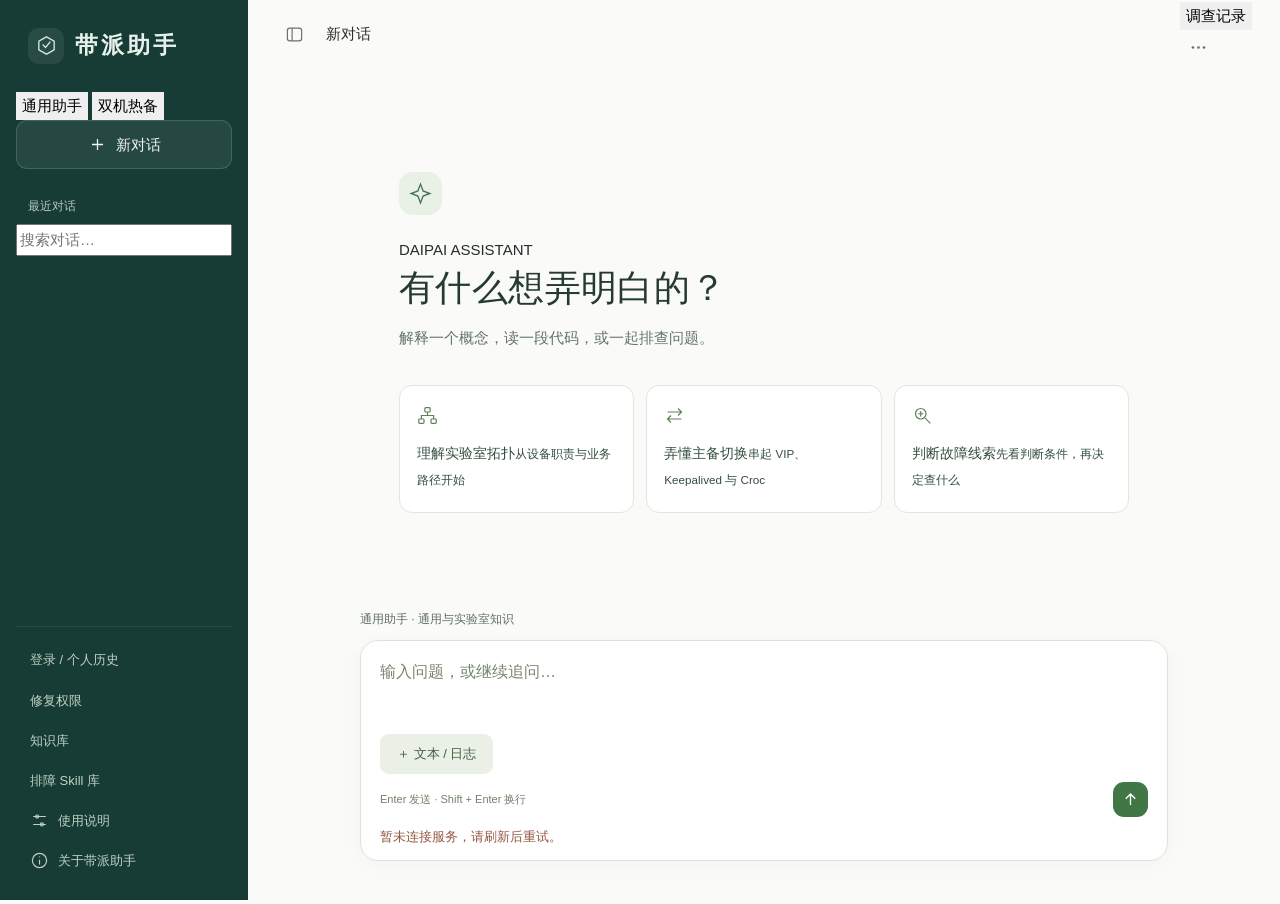
==== commit 16e45241: "Sync public troubleshooting assistant to v0.10.11" ====
--- a/web/index.html
+++ b/web/index.html
@@ -1,4 +1,4 @@
-<!doctype html>
+﻿<!doctype html>
 <html lang="zh-CN">
 <head>
 <meta charset="utf-8">
@@ -70,7 +70,7 @@
       <button id="account-open" class="sidebar-link" type="button">登录 / 个人历史</button>
       <button id="repair-permissions-open" class="sidebar-link" type="button">修复权限</button>
       <button id="knowledge-open" class="sidebar-link" type="button">知识库</button>
-      <button id="experience-open" class="sidebar-link" type="button">我的纠正与经验</button>
+      <button id="skills-open" class="sidebar-link" type="button">排障 Skill 库</button>
       <button id="privacy-open" class="sidebar-link" type="button"><svg viewBox="0 0 24 24" fill="none" stroke="currentColor" stroke-width="1.4"><path d="M4 7h16M4 17h16"/><circle cx="9" cy="7" r="2"/><circle cx="15" cy="17" r="2"/></svg>使用说明</button>
       <button id="about-open" class="sidebar-link" type="button"><svg viewBox="0 0 24 24" fill="none" stroke="currentColor" stroke-width="1.5"><circle cx="12" cy="12" r="9"/><path d="M12 11v6m0-10v1"/></svg><span data-app-about>关于带派助手</span></button>
       <small id="storage-note" role="status"></small>
@@ -86,7 +86,7 @@
         <div class="welcome-icon"><svg viewBox="0 0 24 24" fill="none" stroke="currentColor" stroke-width="1.3"><path d="M12 3 14.5 9.5 21 12l-6.5 2.5L12 21l-2.5-6.5L3 12l6.5-2.5Z"/></svg></div>
         <div class="welcome-eyebrow">DAIPAI ASSISTANT</div><h2>有什么想弄明白的？</h2><p class="welcome-description">解释一个概念，读一段代码，或一起排查问题。</p>
         <div class="suggestions">
-          <button class="suggestion" type="button" data-question="我不熟悉这套系统，局端和远端分别做什么？请用新手能理解的语言解释。"><span class="suggestion-icon"><svg viewBox="0 0 24 24" fill="none" stroke="currentColor" stroke-width="1.4"><rect x="9" y="3" width="6" height="5" rx="1"/><rect x="2" y="16" width="6" height="5" rx="1"/><rect x="16" y="16" width="6" height="5" rx="1"/><path d="M12 8v4M5 16v-4h14v4"/></svg></span><strong>理解实验室拓扑<small>从设备职责与业务路径开始</small></strong></button>
+          <button class="suggestion" type="button" data-question="请介绍局端和远端分别承担什么职责，以及核心业务数据路径。"><span class="suggestion-icon"><svg viewBox="0 0 24 24" fill="none" stroke="currentColor" stroke-width="1.4"><rect x="9" y="3" width="6" height="5" rx="1"/><rect x="2" y="16" width="6" height="5" rx="1"/><rect x="16" y="16" width="6" height="5" rx="1"/><path d="M12 8v4M5 16v-4h14v4"/></svg></span><strong>理解实验室拓扑<small>从设备职责与业务路径开始</small></strong></button>
           <button class="suggestion" type="button" data-question="主备切换是怎么工作的？VIP、Keepalived和Croc如何配合？请结合已有资料说明。"><span class="suggestion-icon"><svg viewBox="0 0 24 24" fill="none" stroke="currentColor" stroke-width="1.4"><path d="M4 8h16m-4-4 4 4-4 4M20 16H4m4-4-4 4 4 4"/></svg></span><strong>弄懂主备切换<small>串起 VIP、Keepalived 与 Croc</small></strong></button>
           <button class="suggestion" type="button" data-question="根据已有资料，备机的Croc没有运行正常吗？哪些判断条件需要另外核实？"><span class="suggestion-icon"><svg viewBox="0 0 24 24" fill="none" stroke="currentColor" stroke-width="1.4"><circle cx="10" cy="10" r="6"/><path d="m15 15 6 6M7 10h6m-3-3v6"/></svg></span><strong>判断故障线索<small>先看判断条件，再决定查什么</small></strong></button>
         </div>
@@ -102,7 +102,7 @@
         <small id="input-meter" role="status"></small><p id="material-selected" class="experience-note" hidden></p>
         <label id="memory-consent" class="consent-label" hidden><input id="use-task-memory" type="checkbox">本次将已确认的历史原话摘录发送给Inferera辅助问答；不恢复设备权限。</label>
         <label id="material-consent" class="consent-label" hidden><input id="allow-materials" type="checkbox">我同意将所选材料的相关片段发送给Inferera分析；本次只分析材料，不读取设备。</label>
-        <div class="composer-tools"><div class="task-actions"><button id="material-open" class="secondary-button" type="button">＋ 文本 / 日志</button><button id="convert-long" class="secondary-button" type="button" hidden>将长内容作为材料</button><button id="material-clear" class="secondary-button" type="button" hidden>移除材料选择</button></div><div class="composer-row"><span class="composer-hint">Enter 发送 · Shift + Enter 换行</span><button id="send" class="send-button" type="submit" title="发送" aria-label="发送"><svg viewBox="0 0 24 24" fill="none" stroke="currentColor" stroke-width="1.7"><path d="M12 19V5m-6 6 6-6 6 6"/></svg></button></div></div>
+        <div class="composer-tools"><div class="task-actions"><button id="material-open" class="secondary-button" type="button">＋ 文本 / 日志</button><button id="convert-long" class="secondary-button" type="button" hidden>将长内容作为材料</button><button id="material-clear" class="secondary-button" type="button" hidden>移除材料选择</button></div><div class="composer-row"><span class="composer-hint">Enter 发送 · Shift + Enter 换行</span><button id="stop-generation" type="button" class="secondary-button" hidden>停止生成</button><button id="send" class="send-button" type="submit" title="发送" aria-label="发送"><svg viewBox="0 0 24 24" fill="none" stroke="currentColor" stroke-width="1.7"><path d="M12 19V5m-6 6 6-6 6 6"/></svg></button></div></div>
         <div id="status" role="status" aria-live="polite"></div>
       </form><p class="composer-footnote"></p>
     </div>
@@ -118,11 +118,11 @@
 </dialog>
 <dialog id="privacy-dialog" aria-labelledby="privacy-title">
   <div class="dialog-header"><h2 id="privacy-title">使用说明</h2><button class="icon-button" type="button" data-close-dialog="privacy-dialog" aria-label="关闭使用说明"><svg viewBox="0 0 24 24" fill="none" stroke="currentColor" stroke-width="1.6"><path d="m6 6 12 12M18 6 6 18"/></svg></button></div>
-  <div class="dialog-body"><p>助手默认使用在线模型回答。</p><details class="privacy-details"><summary>高级说明</summary><p>为回答问题，本次会话会将问题、最近对话与检索资料发送给 Inferera 外部模型。明确要求联网、官方资料或最新版本时，仅按当前问题中的固定公开技术主题访问PyPI、GitHub及该项目官网，不外发完整问题、历史、地址或配置；尚未接入的主题会说明未知。现场读取会先列出本次设备、检查与数据用途，由提问者在聊天中确认后自动开始，无需管理员登录。</p><p>发送目的地：https://api.inferera.com/v1。</p><p>知识问答不读取设备。本次范围批准同时涵盖所列现场结果用于Inferera诊断。诊断只读取批准的设备和检查项：服务状态、接口/VIP、链路与连接、主路由表和策略规则，次数与阶段上限随申请展示；单设备最多四项，多设备最多三阶段、总计十二项，不执行修复。不要输入密码或密钥。</p><p>上传的TXT/LOG原文保存在本项目服务器，最多256KiB，24小时后不可访问，下次上传时清理过期记录；单独确认后仅发送所选片段。删除原文不清除既有摘录、回答、审计或备份。材料不等于现场读取，也不会自动入知识库。访客文字历史只在本浏览器；登录个人账号后，新文字对话保存在服务器并可跨浏览器恢复，旧访客历史不会自动上传。恢复文字不恢复设备OBS或批准；本对话的已结束调查可通过右上角“调查记录”单独查看服务器原始证据，均标记历史，不自动发给模型。共用电脑建议使用隐私窗口并退出账号。诊断申请、问题、短历史和工具记录另保存在服务器；浏览器申请会话有效期为24小时。主动提交的纠正另存为待审经验，原回答仅保留校验摘要；经人工审核入库后可用于共享回答。</p></details><div class="dialog-actions"><button id="privacy-done" class="primary-button" type="button">完成</button></div></div>
+  <div class="dialog-body"><p>用于双机热备环境的辅助排障与机制答疑。支持机制问答、受控现场只读诊断与文字材料分析；涉及现场读取时均需提问者在界面明确确认后方可执行。</p><div class="dialog-actions"><button id="privacy-done" class="primary-button" type="button">完成</button></div></div>
 </dialog>
 <dialog id="about-dialog" aria-labelledby="about-title">
   <div class="dialog-header"><h2 id="about-title" data-app-about>关于带派助手</h2><button class="icon-button" type="button" data-close-dialog="about-dialog" aria-label="关闭关于"><svg viewBox="0 0 24 24" fill="none" stroke="currentColor" stroke-width="1.6"><path d="m6 6 12 12M18 6 6 18"/></svg></button></div>
-  <div class="dialog-body"><p>直接提问即可。通用问题直接回答；实验室机制问题结合资料解释，支持连续追问。需要核对当前设备状态时，助手会准备只读检查申请，无需先切换模式或选择场景。</p><h3>受控只读排障</h3><p>说明设备与现象后，助手准备检查范围；目标不清楚时先询问。你在聊天中确认本次设备、检查及结果用于Inferera分析的范围后，页面自动开始多轮诊断，无需管理员登录。等待确认时仍可继续询问机制。取消申请或变更检查范围会停止后续调用；已开始的单次请求可能完成，结果保留。支持登记局端和远端主备；按需查证已接入的固定官方主题。Router现场读取和自动修复尚未开放。</p><h3>文字材料</h3><p>支持UTF-8 TXT/LOG及长文本粘贴，原文保留行号，最多选三段相关片段分析。未覆盖区域不能据此排除异常；材料分析不读取设备。暂不支持PDF、扫描件、图片或OCR。</p><h3>会话历史</h3><p>访客历史只在当前浏览器；个人账号可保存和恢复服务器文字历史，打开原排障对话可找回仍有效的调查和待确认检查。已结束的调查可从调查记录查看。默认使用近期约四轮对话；为本对话开启自动接续后，也会整理较早的相关用户原话作为背景；切换到通用问题时不携带更早的设备话题。共用电脑请删除个人会话或使用隐私窗口。</p><div class="about-version">v__APP_VERSION__ · 工作版本</div></div>
+  <div class="dialog-body"><p>面向双机热备环境的受控排障与运维助手。支持设备状态核对、链路/VIP故障排查与历史调查快照溯源。</p><div class="about-version">v__APP_VERSION__ · 工作版本</div></div>
 </dialog>
 <dialog id="material-editor" aria-labelledby="material-title" style="width:680px">
   <div class="dialog-header"><h2 id="material-title">添加文字材料</h2><button type="button" class="icon-button" data-close-dialog="material-editor" aria-label="关闭材料编辑">×</button></div>
@@ -185,26 +185,9 @@
   <div class="dialog-header"><h2 id="delete-heading">删除对话</h2><button class="icon-button" type="button" data-close-dialog="delete-dialog" aria-label="关闭删除确认"><svg viewBox="0 0 24 24" fill="none" stroke="currentColor" stroke-width="1.6"><path d="m6 6 12 12M18 6 6 18"/></svg></button></div>
   <div class="dialog-body"><p id="delete-title"></p><div class="dialog-actions"><button class="secondary-button" type="button" data-close-dialog="delete-dialog">取消</button><button id="delete-confirm" class="primary-button delete-button" type="button">确认删除</button></div></div>
 </dialog>
-<dialog id="experience-dialog" aria-labelledby="experience-title">
-  <div class="dialog-header"><h2 id="experience-title">提交纠正与经验</h2><button type="button" class="icon-button" data-close-dialog="experience-dialog" aria-label="关闭经验编辑">×</button></div>
-  <form id="experience-form" class="dialog-body experience-fields">
-    <label for="experience-question">所选问题</label><textarea id="experience-question" class="text-input" readonly></textarea>
-    <label for="experience-answer">纠正后的答案或已解决经验</label><textarea id="experience-answer" class="text-input" maxlength="3000" required></textarea>
-    <label for="experience-reason">纠正原因</label><textarea id="experience-reason" class="text-input" maxlength="1000" required></textarea>
-    <label for="experience-reference">核对来源</label><select id="experience-reference" required></select>
-    <details><summary>查看来源原文</summary><pre id="experience-source-text" class="experience-note"></pre></details>
-    <label for="experience-quote">支持这条经验的来源原文（最多500字）</label><textarea id="experience-quote" class="text-input" maxlength="500" required></textarea>
-    <div class="experience-grid"><div class="experience-fields"><label for="experience-mode">适用模式</label><select id="experience-mode"><option value="">不限模式</option><option value="normal_ha">正常HA</option><option value="fixed_primary_test">固定主机测试</option><option value="maintenance">维护模式</option></select></div><div class="experience-fields"><label for="experience-group">设备范围</label><select id="experience-group"><option value="">通用</option><option value="local">局端</option><option value="remote">远端</option><option value="router">Router</option></select></div></div>
-    <label for="experience-version">适用软件版本（可留空）</label><input id="experience-version" class="text-input" maxlength="40" placeholder="例如 1.2.3">
-    <label for="experience-kind">经验性质</label><select id="experience-kind"><option value="principle">原理与判断规则</option><option value="historical_case">历史案例</option></select>
-    <label for="experience-date">历史证据日期（历史案例填写）</label><input id="experience-date" class="text-input" type="date">
-    <label class="consent-label"><input id="experience-consent" type="checkbox" required><span>同意保存这条所选问题、原回答校验摘要、纠正与来源供管理员审核；入库后可作为共享知识，并随后续问答发送到 Inferera。本次提交不调用模型，也不提交整段聊天。</span></label>
-    <p id="experience-form-note" class="experience-note" role="status"></p><div class="dialog-actions"><button type="button" class="secondary-button" data-close-dialog="experience-dialog">取消</button><button id="experience-save" class="primary-button" type="submit">保存待审草稿</button></div>
-  </form>
-</dialog>
-<dialog id="experience-list-dialog" aria-labelledby="experience-list-title">
-  <div class="dialog-header"><h2 id="experience-list-title">我的纠正与经验</h2><button type="button" class="icon-button" data-close-dialog="experience-list-dialog" aria-label="关闭我的经验">×</button></div>
-  <div class="dialog-body"><p class="experience-note">从回答下方选择“纠正 / 留作经验”提交。这里只显示本浏览器提交的内容；修改已审核或已发布内容后，需要重新审核。</p><div class="task-actions"><button id="experience-refresh" class="secondary-button" type="button">刷新</button><button id="experience-admin-open" class="secondary-button" type="button">管理员审核</button></div><p id="experience-list-note" class="experience-note" role="status"></p><div id="experience-own-list"></div></div>
+<dialog id="skills-dialog" aria-labelledby="skills-title">
+  <div class="dialog-header"><h2 id="skills-title">排障 Skill 库</h2><button type="button" class="icon-button" data-close-dialog="skills-dialog" aria-label="关闭排障 Skill 库">×</button></div>
+  <div class="dialog-body"><p id="skills-note" role="status"></p><div id="skills-list"></div></div>
 </dialog>
 <dialog id="memory-dialog" aria-labelledby="memory-title">
   <div class="dialog-header"><h2 id="memory-title">记忆、自学习与设备授权</h2><button class="icon-button" type="button" data-close-dialog="memory-dialog" aria-label="关闭记忆与学习"><svg viewBox="0 0 24 24" fill="none" stroke="currentColor" stroke-width="1.6"><path d="m6 6 12 12M18 6 6 18"/></svg></button></div>
@@ -257,7 +240,34 @@
 for(const node of document.querySelectorAll('[data-app-name]'))node.textContent=APP_NAME;
 for(const node of document.querySelectorAll('[data-app-about]'))node.textContent='关于'+APP_NAME;
 const csrf='__CSRF_TOKEN__', el=id=>document.getElementById(id), storageKey='ata.chats.v1';
-let chats=[],activeId=null,busy=false,requestBusy=false,storageFailed=false,modeLoading=false;
+let chats=[],activeId=null,storageFailed=false,modeLoading=false;
+const chatRuns=new Map();
+const chatBusy=(chat=current())=>!!chat&&(chatRuns.has(chat.id)||chat.messages.some(m=>taskOf(m)?.status==='running'));
+let answerReveal=null;
+function revealReply(chat,message){
+  if(current()===chat&&message.content&&!matchMedia('(prefers-reduced-motion: reduce)').matches){
+    answerReveal={chatId:chat.id,message,started:performance.now(),duration:Math.min(2200,500+message.content.length)};
+  }
+}
+function progressivelyShow(body,reveal){
+  const button=add(body.parentElement,'button','显示全文','secondary-button reveal-all');
+  button.type='button';
+  const height=body.scrollHeight;
+  body.style.overflow='hidden';
+  const finish=()=>{
+    body.style.removeProperty('max-height');body.style.removeProperty('overflow');button.remove();
+    if(answerReveal===reveal)answerReveal=null;
+  };
+  button.onclick=finish;
+  const frame=now=>{
+    if(!body.isConnected)return;
+    const progress=Math.max(0,Math.min(1,(now-reveal.started)/reveal.duration));
+    if(answerReveal!==reveal||progress>=1){finish();return;}
+    body.style.maxHeight=Math.ceil(1+(height-1)*progress)+'px';
+    requestAnimationFrame(frame);
+  };
+  frame(performance.now());
+}
 let activeSpace='general';
 const lastChatInSpace={general:null,ha:null},chatDrafts=new Map();
 let account=null,accountLoading=true,accountExpired=false,accountEpoch=0;
@@ -313,6 +323,27 @@
   if(cells.length<2||cells.some(c=>!/^:?-{2,}:?$/.test(c)))return null;
   return cells.map(c=>c.startsWith(':')&&c.endsWith(':')?'center':c.endsWith(':')?'right':'left');
 }
+function enableCopy(button,readText){
+  let timer;
+  button.type='button';
+  button.onclick=async()=>{
+    const text=readText();
+    try{
+      if(navigator.clipboard?.writeText)await navigator.clipboard.writeText(text);
+      else{
+        const field=add(document.body,'textarea','');
+        field.value=text;field.readOnly=true;field.style.cssText='position:fixed;opacity:0';
+        try{
+          field.select();
+          if(!document.execCommand('copy'))throw Error('Copy failed');
+        }finally{field.remove();button.focus();}
+      }
+      button.textContent='已复制';
+    }catch{button.textContent='复制失败';}
+    clearTimeout(timer);
+    timer=setTimeout(()=>{button.textContent='复制';},1600);
+  };
+}
 function markdown(parent,text){
   const lines=text.split('\n');
   let code=null,list=null,paragraph=null,quote=null;
@@ -321,7 +352,15 @@
     const line=lines[i];
     if(/^\s*(?:```|~~~)/.test(line)){
       if(code){code=null;}
-      else{closeBlocks();const pre=add(parent,'pre','');code=add(pre,'code','');}
+      else{
+        closeBlocks();
+        const block=add(parent,'div','','md-code-block'),pre=add(block,'pre','');
+        const literal=add(pre,'code','');
+        code=literal;
+        const button=add(block,'button','复制','code-copy-button');
+        button.setAttribute('aria-label','复制代码');
+        enableCopy(button,()=>literal.textContent);
+      }
       continue;
     }
     if(code){code.append(document.createTextNode(line+'\n'));continue;}
@@ -357,6 +396,7 @@
     const bq=line.match(/^\s*>\s?(.*)$/);
     if(bq){
       list=null;paragraph=null;
+      if(!bq[1].trim())continue;
       if(!quote)quote=add(parent,'blockquote','');
       const p=add(quote,'p','');
       inline(p,bq[1]);
@@ -394,6 +434,7 @@
   return candidates.find(chat=>chat.id===lastChatInSpace[space])||candidates.sort((a,b)=>b.updated-a.updated)[0];
 }
 function selectChat(chat,space=spaceOf(chat)){
+  if(chat?.id!==activeId)answerReveal=null;
   chatDrafts.set(activeId||'@'+activeSpace,el('question').value);
   if(activeSpace!==space)el('history-search').value='';
   activeSpace=space;activeId=chat?.id||null;lastChatInSpace[space]=activeId;
@@ -417,7 +458,7 @@
   el('threads').replaceChildren();
   for(const space of ['general','ha']){
     const button=el('space-'+space);button.setAttribute('aria-pressed',String(activeSpace===space));
-    button.disabled=requestBusy||modeLoading||accountLoading||accountExpired;
+    button.disabled=modeLoading||accountLoading||accountExpired;
   }
   const group=spaceChats();
   if(!group.length)add(el('threads'),'p','这个空间暂无对话','history-empty');
@@ -427,8 +468,8 @@
   if(group.length&&!visible.length)add(el('threads'),'p','没有匹配的对话','history-empty');
   for(const c of [...visible].sort((a,b)=>b.updated-a.updated)){
     const button=add(el('threads'),'button','','thread'+(c.id===activeId?' selected':''));
-    add(button,'span','','thread-dot');add(button,'span',c.title,'thread-text');
-    button.title=c.title;button.disabled=requestBusy||modeLoading;button.setAttribute('aria-current',c.id===activeId?'true':'false');
+    add(button,'span','',chatBusy(c)?'thread-dot running':'thread-dot');add(button,'span',c.title,'thread-text');
+    button.title=c.title+(chatBusy(c)?' · 运行中':'');button.disabled=modeLoading;button.setAttribute('aria-current',c.id===activeId?'true':'false');
     button.onclick=()=>openChat(c);
   }
 }
@@ -528,6 +569,9 @@
   visit(parent);
 }
 function renderAnswer(parent,text,data,targets=new Map()){
+  if(typeof text==='string'&&text.includes('>')&&/^[>\s]+$/.test(text)){
+    text='这条回答没有可显示的正文，请重新提问。';
+  }
   markdown(parent,answerCopyText(text,data));
   formatAnswerTypography(parent);
 }
@@ -576,6 +620,12 @@
     interfaces:['看看这台设备有没有接管业务地址','查看 VIP（主备共用的业务地址）是否在这台设备上。'],
     routes:['查看业务数据往哪里走','检查发往业务网段的数据会走哪个接口。'],
     logs:['查看最近的启动、停止和报错记录','翻看主备和业务程序最近的日志，找异常发生的线索。']}[check]||['查看设备情况','按你同意的范围检查设备。'];
+}
+function wrapAnswerDetail(panel){
+  const summary=panel.firstElementChild;
+  if(summary.nextElementSibling?.className==='answer-detail-content')return;
+  const content=add(panel,'div','','answer-detail-content');
+  while(summary.nextElementSibling!==content)content.append(summary.nextElementSibling);
 }
 function refreshExecutionFlow(panel,data){
   const steps=Array.isArray(data.execution_steps)?data.execution_steps:[];
@@ -633,6 +683,7 @@
     add(tail,'strong',completed?'回答已整理好':'这次检查已停止');
     add(tail,'p',completed?(steps.length?'查到的情况和下一步建议见回答正文。':'这次没有操作设备，直接回答了你的问题。'):'上面已经查到的结果会保留，没做完的部分还不能确定。');
   }
+  if(panel.parentElement?.className==='answer-details')wrapAnswerDetail(panel);
 }
 function renderExecutionFlow(parent,data){
   if(!data||['approval_required','pending','approved','current_unverified','clarify'].includes(data.status))return;
@@ -642,12 +693,14 @@
 }
 
 // 参考资料面向阅读，运行详情保留可追溯信息。
-function evidence(box,data,targets=new Map()){
+function evidence(box,data,targets=new Map(),message=null){
   if(!data)return;
   if(data.history_info)add(box,'p',data.history_info.note,'scope-note');
   if(data.memory_info)add(box,'p','本次选择任务记忆 v'+data.memory_info.revision+'：历史用户原话，仅作背景，不是现场证据。','scope-note');
-  if(data.status==='approval_required')return;
-  if(data.status==='current_unverified')return;
+  if(['approval_required','current_unverified'].includes(data.status)){
+    if(message)renderAgentDetails(box,message);
+    return;
+  }
   if(data.evidence_scope?.kind==='historical')add(box,'p','这是以前的检查结果，不代表设备现在的情况。','scope-note');
   if(data.topology_observation){
     const fact=data.topology_observation;
@@ -659,9 +712,11 @@
   const refs=data.refs||[],events=data.events||[];
   const sources=(data.sources||[]).filter(source=>refs.includes(source.id));
   const foot=add(box,'div','','answer-details');
+  if(message)renderAgentDetails(box,message,foot);
+  if(data.route!=='agent_v2')renderExecutionFlow(foot,data);
   if(sources.length||refs.length){
     const panel=add(foot,'details','','source-panel');
-    add(panel,'summary','查看来源 · '+(sources.length||refs.length));
+    add(panel,'summary','参考来源 · '+(sources.length||refs.length));
     panel.open=data.source_display==='expanded';
     if(sources.length){
       for(const source of sources){
@@ -701,8 +756,7 @@
       else add(panel,'p','这条回答没有附带可打开的原始记录。');
     }
   }
-  renderExecutionFlow(foot,data);
-  const run=add(foot,'details','','run-panel');add(run,'summary','更多技术详情（可选）');
+  const run=add(foot,'details','','run-panel');add(run,'summary','技术详情');
   if(data.evidence_scope?.note)add(run,'p',data.evidence_scope.note,'scope-note');
   if(data.knowledge_scope&&Array.isArray(data.knowledge_scope.selected_titles))add(run,'p','资料范围：'+data.knowledge_scope.selected_titles.join('、'));
   if(data.rolling_info)add(run,'p','自动接续使用了 '+data.rolling_info.entries_used+' 条较早的相关用户原话；可在任务记忆查看或关闭。');
@@ -737,10 +791,15 @@
   }
   renderDiagnosticReport(foot,data.diagnostic_report,data.evidence||[],targets);
   if(data.reason)add(run,'p','未完成原因：'+data.reason);
+  for(const panel of foot.children)wrapAnswerDetail(panel);
 }
 function messageHeader(box,content,copy){
   const head=add(box,'div','','message-header');add(head,'span',APP_NAME.slice(0,1),'avatar');add(head,'span',APP_NAME,'label');
-  if(copy){const button=add(head,'button','复制','copy-button');button.type='button';button.setAttribute('aria-label','复制回答');button.onclick=async()=>{try{await navigator.clipboard.writeText(content);button.textContent='已复制';}catch(e){button.textContent='请选中文本复制';}};}
+  if(copy){
+    const button=add(head,'button','复制','copy-button');
+    button.setAttribute('aria-label','复制回答');
+    enableCopy(button,()=>content);
+  }
 }
 const taskStates={pending:'等待你确认',approved:'范围已批准',running:'诊断中',completed:'诊断已完成',incomplete:'诊断未完成',rejected:'申请已拒绝',cancelled:'申请已取消',expired:'申请已过期',unavailable:'原申请不可访问'};
 async function api(path,data){
@@ -795,17 +854,18 @@
 const automaticStarts=new Set(),automaticStartRetry=new Map();
 async function startApprovedTask(message,task){
   if(task.server_owned||task.approval_flow!=='single_scope_v1'||task.status!=='approved'||task.data_use_approved!==true)return;
-  if(automaticStarts.has(task.id)||message.autoStartBlocked||busy||modeLoading||accountLoading||accountExpired||!registryReady)return;
+  const chat=chats.find(c=>c.messages.includes(message));
+  if(!chat||automaticStarts.has(task.id)||message.autoStartBlocked||chatBusy(chat)||modeLoading||accountLoading||accountExpired||!registryReady)return;
   if(Date.now()<(automaticStartRetry.get(task.id)||0))return;
   automaticStarts.add(task.id);const identity=accountEpoch;
-  requestBusy=true;busy=true;task.status='running';message.workflowTask=task;save();render();
+  const run={};chatRuns.set(chat.id,run);task.status='running';message.workflowTask=task;save();render();
   try{
     const result=await api('/api/tasks/'+task.id+'/start',{});
     if(identity!==accountEpoch)return;
     automaticStartRetry.delete(task.id);updateTask(message,result);
   }catch(error){
     if(identity!==accountEpoch)return;
-    el('status').textContent=error.status===429?'正在等待空闲处理位置，范围批准仍受有效期限制。':error.message;
+    if(current()===chat)el('status').textContent=error.status===429?'正在等待空闲处理位置，范围批准仍受有效期限制。':error.message;
     try{
       const latest=await api('/api/tasks/'+task.id);
       if(identity!==accountEpoch)return;
@@ -817,7 +877,8 @@
     }catch(ignored){}
   }finally{
     automaticStarts.delete(task.id);
-    if(identity===accountEpoch){requestBusy=false;busy=false;save();render();}
+    if(chatRuns.get(chat.id)===run)chatRuns.delete(chat.id);
+    if(identity===accountEpoch){save();render();}
   }
 }
 function progressText(task){
@@ -970,7 +1031,7 @@
   refresh.onclick=async()=>{refresh.disabled=true;try{updateTask(message,await api('/api/tasks/'+task.id));}catch(error){el('status').textContent=error.message;refresh.disabled=false;}};
   const previous=previousSnapshotTask(message);
   if(previous&&task.result&&['completed','incomplete','cancelled','expired'].includes(task.status)){
-    const compare=add(actions,'button','与上次调查对比','secondary-button');compare.type='button';compare.disabled=busy;
+    const compare=add(actions,'button','与上次调查对比','secondary-button');compare.type='button';compare.disabled=chatBusy();
     compare.onclick=()=>showSnapshotComparison(previous.id,task.id);
   }
   if(['pending','approved','running'].includes(task.status)){
@@ -985,7 +1046,7 @@
 }
 async function refreshAdmin(){
   const state=await api('/api/admin/status');el('admin-login').hidden=state.authenticated;el('admin-panel').hidden=!state.authenticated;
-  el('admin-note').textContent=state.configured?'':'管理员尚未设置。请由项目作者在部署服务器的项目目录执行 python3 -B admin_auth.py。按终端提示设置后刷新页面。';
+  el('admin-note').textContent=state.configured?'':'管理员尚未设置。请由项目作者在部署服务器的项目目录执行 python3 -B admin_auth.py。按终端提示设置后刷新页面；无需重启服务。';
   el('admin-password').disabled=!state.configured;
   el('admin-login').querySelector('button').disabled=!state.configured;
   if(!state.authenticated)return;
@@ -1010,85 +1071,9 @@
 const experienceStates={needs_review:'待审核',approved:'已审核，待入库',rejected:'已拒绝',published:'已入库',review_invalid:'来源已变化，需要重新整理'};
 const experienceModeLabels={normal_ha:'正常HA',fixed_primary_test:'固定主机测试',maintenance:'维护模式'};
 const experienceGroupLabels={local:'局端',remote:'远端',router:'Router'};
-let experienceReferences=[],experienceEditor=null;
-async function loadExperienceReferences(){
-  experienceReferences=(await api('/api/experience-references')).references;
-}
-function experienceChanges(){
-  return {corrected_answer:el('experience-answer').value.trim(),reason:el('experience-reason').value.trim(),
-    reference_id:el('experience-reference').value,quote:el('experience-quote').value.trim(),
-    conditions:{lesson_type:el('experience-kind').value,operating_modes:el('experience-mode').value?[el('experience-mode').value]:[],
-      device_groups:el('experience-group').value?[el('experience-group').value]:[],
-      software_versions:el('experience-version').value.trim()?el('experience-version').value.trim().split(/[,，\s]+/):[],
-      evidence_date:el('experience-kind').value==='historical_case'?el('experience-date').value:null}};
-}
-function showExperienceReference(fill){
-  const reference=experienceReferences.find(r=>r.id===el('experience-reference').value);if(!reference)return;
-  el('experience-source-text').textContent=reference.text;
-  if(fill){
-    el('experience-quote').value=reference.text.slice(0,200);
-    el('experience-mode').value=reference.operating_modes[0]||'';
-    el('experience-group').value=reference.device_groups[0]||'';
-    el('experience-date').value=reference.evidence_date||'';
-  }
-}
-el('experience-reference').onchange=()=>showExperienceReference(true);
-async function openExperienceEditor(editor){
-  experienceEditor=editor;el('experience-form').reset();el('experience-save').disabled=true;
-  el('experience-form-note').textContent='正在读取可核对来源…';
-  el('experience-title').textContent=editor.item?'修改经验（重新审核）':'提交纠正与经验';
-  el('experience-question').value=editor.item?.question||editor.question;
-  el('experience-dialog').showModal();
-  try{
-    await loadExperienceReferences();if(experienceEditor!==editor)return;
-    const select=el('experience-reference');select.replaceChildren();
-    for(const reference of experienceReferences){const option=add(select,'option',reference.id+' · '+reference.title);option.value=reference.id;}
-    const item=editor.item,preferred=item?.reference_id||editor.preferred;
-    if(preferred&&experienceReferences.some(r=>r.id===preferred))select.value=preferred;
-    showExperienceReference(true);
-    if(item){
-      el('experience-answer').value=item.candidate_answer;el('experience-reason').value=item.correction_reason;
-      el('experience-quote').value=item.verification_sources[0].quote;
-      el('experience-mode').value=item.conditions.operating_modes[0]||'';
-      el('experience-group').value=item.conditions.device_groups[0]||'';
-      el('experience-version').value=item.conditions.software_versions.join(', ');
-      el('experience-kind').value=item.conditions.lesson_type;el('experience-date').value=item.conditions.evidence_date||'';
-    }
-    el('experience-form-note').textContent='仅选取原理或历史经验；临时在线状态不作为长期知识。原回答仅保存校验摘要，事实需对照来源核实。';
-    el('experience-save').disabled=false;
-  }catch(error){el('experience-form-note').textContent=error.message;}
-}
-function feedbackFor(chat,message,index){
-  const previous=chat.messages.slice(0,index).map((m,i)=>({m,i})).reverse().find(x=>x.m.role==='user');
-  if(!previous)return;
-  const source=(message.result?.sources||[]).find(s=>s.id?.startsWith('KB-')||s.reference_id);
-  return openExperienceEditor({question:previous.m.content,original_answer:message.content,
-    conversation_id:chat.id,question_id:'q-'+previous.i,answer_id:'a-'+index,
-    preferred:source?.reference_id||source?.id,message});
-}
-el('experience-form').onsubmit=async event=>{
-  event.preventDefault();const editor=experienceEditor;if(!editor||!el('experience-consent').checked)return;
-  const button=el('experience-save');button.disabled=true;
-  try{
-    const changes=experienceChanges();let item;
-    if(editor.item){
-      item=await api('/api/'+(editor.admin?'admin/':'')+'experiences/'+editor.item.id+'/edit',
-        {expected_hash:editor.item.candidate_hash,changes});
-    }else{
-      item=await api('/api/experiences',{...changes,conversation_id:editor.conversation_id,
-        question_id:editor.question_id,answer_id:editor.answer_id,question:editor.question,
-        original_answer:editor.original_answer,consent:true});
-      if(editor.message){editor.message.experienceId=item.id;save();render();}
-    }
-    el('experience-dialog').close();el('status').textContent='纠正已保存为待审经验，审核入库后才用于回答。';
-    if(el('experience-list-dialog').open)await refreshExperienceList(false);
-    if(editor.admin)await refreshExperienceList(true);
-  }catch(error){el('experience-form-note').textContent=error.message;}
-  finally{button.disabled=false;}
-};
-async function refreshExperienceList(admin){
-  const target=el(admin?'admin-experiences':'experience-own-list');target.replaceChildren();
-  const data=await api('/api/'+(admin?'admin/':'')+'experiences');
+async function refreshExperienceList(){
+  const target=el('admin-experiences');target.replaceChildren();
+  const data=await api('/api/admin/experiences');
   if(!data.experiences.length)add(target,'p','暂无提交的经验。');
   for(const item of data.experiences){
     const card=add(target,'section','','experience-card');add(card,'strong',item.question);
@@ -1101,9 +1086,6 @@
     if(item.review)add(detail,'p','审核说明：'+item.review.note);
     if(item.publication)add(detail,'p','已通过来源、范围与检索兼容性检查；未用模型自动判定事实。');
     const actions=add(card,'div','','task-actions');
-    const edit=add(actions,'button','修改并重新审核','secondary-button');edit.type='button';
-    edit.onclick=()=>openExperienceEditor({item,admin});
-    if(!admin)continue;
     const action=async(name,data)=>{
       for(const button of card.querySelectorAll('button'))button.disabled=true;
       try{await api('/api/admin/experiences/'+item.id+'/'+name,data);await refreshExperienceList(true);}
@@ -1133,24 +1115,41 @@
     }
   }
 }
-el('experience-open').onclick=async()=>{
-  closeSidebar();el('experience-list-dialog').showModal();el('experience-list-note').textContent='';
-  try{await refreshExperienceList(false);}catch(error){el('experience-list-note').textContent=error.message;}
+const skillsEndpoint='/api/conversations/default/memory';
+async function refreshSkills(){
+  const note=el('skills-note'),list=el('skills-list'),identity=accountEpoch;
+  note.textContent='正在读取 Skill…';list.replaceChildren();
+  try{
+    const {skills}=await api(skillsEndpoint,{action:'list_skills'});
+    note.textContent=skills.length?'':'助手尚未沉淀 Skill，可在排障后让它自主总结';
+    for(const item of skills){
+      const detail=add(list,'details','','experience-card');
+      add(detail,'summary',item.title);
+      add(detail,'p','触发条件：'+item.trigger);
+      add(detail,'pre',item.content,'skill-content');
+      const remove=add(detail,'button','删除','secondary-button');remove.type='button';
+      remove.onclick=async()=>{
+        if(!confirm('删除共享 Skill「'+item.title+'」？'))return;
+        remove.disabled=true;
+        try{await api(skillsEndpoint,{action:'delete_skill',slug:item.slug});await refreshSkills();}
+        catch(error){if(identity===accountEpoch){note.textContent=error.message;remove.disabled=false;}}
+      };
+    }
+  }catch(error){if(identity===accountEpoch)note.textContent=error.message;}
+}
+el('skills-open').onclick=()=>{
+  closeSidebar();
+  if(!account){showAccount();return;}
+  el('skills-dialog').showModal();
+  void refreshSkills();
 };
-el('experience-refresh').onclick=async()=>{try{await refreshExperienceList(false);}catch(error){el('experience-list-note').textContent=error.message;}};
-el('experience-admin-open').onclick=async()=>{
-  el('experience-list-dialog').close();el('admin-dialog').showModal();
-  try{await refreshAdmin();}catch(error){el('admin-note').textContent=error.message;}
-};
-let liveProgressState=null;
 function renderLiveProgressCard(){
   const host=el('chat');
   if(!host)return;
   const old=host.querySelector('.live-progress-card');
   if(old)old.remove();
+  const liveProgressState=chatRuns.get(activeId)?.progress;
   if(!liveProgressState)return;
-  const c=current();
-  if(!c||c.id!==liveProgressState.convId)return;
   const card=add(host,'section','','card assistant live-progress-card');
   const head=add(card,'div','','live-progress-head');
   add(head,'span','','live-progress-dot');
@@ -1170,65 +1169,106 @@
   }
   host.scrollTop=host.scrollHeight;
 }
-function startLiveProgress(convId,initialText,identity){
-  liveProgressState={convId,text:initialText||'正在思考并规划排查步骤…',steps:[],startedAt:Date.now()};
-  renderLiveProgressCard();
-  let stopped=false,inFlight=false;
-  const tickTimer=setInterval(()=>{if(!stopped&&identity===accountEpoch)renderLiveProgressCard();},1000);
+async function requestChat(payload,signal){
+  const response=await fetch('/api/chat',{method:'POST',headers:{
+    'Content-Type':'application/json','X-ATA-Token':csrf,'Accept':'text/event-stream',
+  },body:JSON.stringify(payload),signal});
+  const type=response.headers.get('Content-Type')||'';
+  if(!type.includes('text/event-stream')){
+    if(!type.includes('application/json'))throw Error('助手连接中断，请稍后重试。');
+    return {response,data:await response.json()};
+  }
+  const reader=response.body.getReader(),decoder=new TextDecoder();
+  let buffer='';
+  try{
+    while(true){
+      const {value,done}=await reader.read();
+      if(done)break;
+      buffer+=decoder.decode(value,{stream:true});
+      let boundary;
+      while((boundary=buffer.indexOf('\n\n'))!==-1){
+        const block=buffer.slice(0,boundary);buffer=buffer.slice(boundary+2);
+        const kind=/^event: (.+)$/m.exec(block)?.[1];
+        if(kind!=='result'&&kind!=='error')continue;
+        const raw=/^data: (.+)$/m.exec(block)?.[1];
+        if(!raw)throw Error('助手返回数据不完整，请稍后重试。');
+        const data=JSON.parse(raw);
+        if(kind==='error')throw Error(data.error);
+        return {response,data};
+      }
+    }
+    throw Error('助手连接中断，请稍后重试。');
+  }finally{await reader.cancel().catch(()=>{});}
+}
+
+function startChatRun(chat,initialText,identity){
+  const controller=new AbortController(),signal=controller.signal;
+  const progress={text:initialText,steps:[],startedAt:Date.now()};
+  const run={controller,progress};
+  chatRuns.set(chat.id,run);
+  const isActive=()=>!signal.aborted&&identity===accountEpoch&&chatRuns.get(chat.id)===run;
+  const tickTimer=setInterval(()=>{if(isActive()&&activeId===chat.id)renderLiveProgressCard();},1000);
+  let timer;
   const poll=async()=>{
-    if(stopped||inFlight||identity!==accountEpoch)return;
-    inFlight=true;
+    if(!isActive())return;
     try{
-      const r=await fetch('/api/conversations/'+encodeURIComponent(convId)+'/memory');
-      if(!r.ok||stopped||identity!==accountEpoch)return;
-      const d=await r.json();
-      const lp=d&&d.live_progress;
-      if(lp&&lp.active&&liveProgressState&&liveProgressState.convId===convId){
-        if(lp.text)liveProgressState.text=lp.text;
-        if(Array.isArray(lp.steps))liveProgressState.steps=lp.steps;
-        renderLiveProgressCard();
+      const r=await fetch('/api/conversations/'+encodeURIComponent(chat.id)+'/memory',{signal});
+      if(r.ok){
+        const {live_progress:live}=await r.json();
+        if(isActive()&&live?.active){
+          if(live.text)progress.text=live.text;
+          if(Array.isArray(live.steps))progress.steps=live.steps;
+          if(activeId===chat.id)renderLiveProgressCard();
+        }
       }
-    }catch(_){}
-    finally{inFlight=false;}
+    }catch(error){/* The chat request owns user-visible errors. */}
+    finally{if(isActive())timer=setTimeout(poll,Math.max(1500,chatRuns.size*650));}
   };
-  const pollTimer=setInterval(poll,1200);
-  setTimeout(poll,450);
-  return ()=>{
-    stopped=true;
-    clearInterval(tickTimer);
-    clearInterval(pollTimer);
-    if(liveProgressState&&liveProgressState.convId===convId)liveProgressState=null;
-    renderLiveProgressCard();
+  timer=setTimeout(poll,450);
+  run.finish=()=>{
+    clearInterval(tickTimer);clearTimeout(timer);controller.abort();
+    if(chatRuns.get(chat.id)===run)chatRuns.delete(chat.id);
   };
-}
-function renderAgentDetails(box,message){
+  return run;
+}
+el('stop-generation').onclick=()=>chatRuns.get(activeId)?.controller?.abort();
+function renderAgentDetails(box,message,foot=box){
   const data=message.result;
   if(!data||data.route!=='agent_v2')return;
   const steps=Array.isArray(data.agent_steps)?data.agent_steps:[];
   if(steps.length){
-    const panel=add(box,'details','','execution-flow');
-    const devSteps=steps.filter(s=>s.tool==='inspect_device');
-    const summaryLabel=devSteps.length
-      ?'已自主执行 '+steps.length+' 步（含 '+devSteps.length+' 项只读设备检查）'
-      :'已自主思考并调用 '+steps.length+' 次工具';
-    add(panel,'summary',summaryLabel);
-    const list=add(panel,'ol','','execution-list');
-    for(const step of steps){
+    const panel=add(foot,'details','','execution-flow');
+    add(panel,'summary','执行过程 · '+steps.length+' 步');
+    const list=add(panel,'ol','','answer-detail-content execution-list agent-step-list');
+    for(const [index,step] of steps.entries()){
       const row=add(list,'li');
-      const title=step.tool==='inspect_device'
-        ?((step.device_label||step.device)+' · '+(step.check_label||step.check))
-        :step.tool==='search_knowledge'?'检索知识库与历史经验'
-        :step.tool==='list_devices'?'查看可查设备目录'
-        :step.tool==='recall_memory'?'回忆长期记忆'
-        :step.tool==='save_learning'?'沉淀新记忆/经验'
-        :step.tool==='propose_config_change'?'生成配置变更建议（未执行）'
-        :step.tool;
-      add(row,'strong',title);
-      if(step.duration_ms>=0)add(row,'small',(step.ok===false?'未成功':'成功')+' · '+(step.duration_ms/1000).toFixed(2)+'秒');
-      if(step.summary)add(row,'p',step.summary);
-      if(step.output){
+      const title=step.human_action||[step.device_label,step.check_label].filter(Boolean).join(' · ')||
+        ({search_knowledge:'检索实验室知识库',list_devices:'查看可查设备目录',
+          recall_memory:'检索历史记忆',read_skill:'读取排障手册',write_skill:'保存排障手册',
+          save_learning:'保存本次经验',propose_config_change:'生成配置变更建议'})[step.tool]||'执行工具';
+      add(row,'strong','第 '+(index+1)+' 步 · '+title);
+      add(row,'p',step.human_result||(step.ok===false?'本次操作未成功':'已完成，详情见原始返回'));
+      const meta=[];
+      if(typeof step.duration_ms==='number'&&step.duration_ms>=0)meta.push('耗时 '+(step.duration_ms/1000).toFixed(2)+' 秒');
+      if(step.display_time)meta.push('北京时间 '+step.display_time);
+      if(meta.length)add(row,'small',meta.join(' · '));
+      if(Array.isArray(step.manual_commands)&&step.manual_commands.length){
+        const commands=add(row,'div','','agent-manual-commands');
+        add(commands,'small','登录设备后可手动执行');
+        for(const {cmd,desc} of step.manual_commands){
+          const item=add(commands,'div','','agent-manual-command');
+          add(item,'code',cmd);
+          const copy=add(item,'button','复制');
+          copy.setAttribute('aria-label','复制命令 '+cmd);
+          enableCopy(copy,()=>cmd);
+          add(item,'span',desc);
+        }
+      }
+      if(step.arguments||step.raw_command||step.output){
         const raw=add(row,'details');add(raw,'summary','查看原始返回');
-        add(raw,'pre',step.output);
+        if(step.arguments)add(raw,'pre',JSON.stringify(step.arguments,null,2));
+        if(step.raw_command)add(raw,'pre',step.raw_command);
+        if(step.output)add(raw,'pre',step.output);
       }
     }
   }
@@ -1242,14 +1282,14 @@
       add(ul,'li',dev.label+'（'+dev.address+'）'+checks);
     }
     const actions=add(card,'div','','task-actions');
-    const allowBtn=add(actions,'button','同意只读进入（后续直通）','primary-button');allowBtn.type='button';allowBtn.disabled=busy;
-    const denyBtn=add(actions,'button','暂不进入','secondary-button');denyBtn.type='button';denyBtn.disabled=busy;
+    const allowBtn=add(actions,'button','同意只读进入（后续直通）','primary-button');allowBtn.type='button';allowBtn.disabled=chatBusy();
+    const denyBtn=add(actions,'button','暂不进入','secondary-button');denyBtn.type='button';denyBtn.disabled=chatBusy();
     const decide=async approved=>{
-      if(busy)return;
+      if(chatBusy())return;
       const c=current();if(!c)return;
       const state=interaction(c),identity=accountEpoch;
-      message.permissionHandled=true;requestBusy=true;busy=true;render();
-      const stopProgress=startLiveProgress(c.id,approved?'已授权只读直通，正在自主排查…':'正在取消本次设备访问…',identity);
+      message.permissionHandled=true;
+      const run=startChatRun(c,approved?'已授权只读直通，正在自主排查…':'正在取消本次设备访问…',identity);render();
       el('status').textContent=approved?'已授权只读直通，正在自主排查…':'正在取消本次设备访问…';
       try{
         const payload={
@@ -1263,16 +1303,18 @@
           pending_id:data.pending_id,
           ...(approved?{grant_devices:devices.map(d=>d.id)}:{deny_pending:true}),
         };
-        const response=await fetch('/api/chat',{method:'POST',headers:{'Content-Type':'application/json','X-ATA-Token':csrf},body:JSON.stringify(payload)});
-        const next=await response.json();if(identity!==accountEpoch)return;
+        const {response,data:next}=await requestChat(payload,run.controller.signal);
+        if(identity!==accountEpoch||run.controller.signal.aborted)return;
+        if(response.status===401&&account){expireAccount();return;}
         if(!response.ok)throw Error(next.error||'请求失败');
         message.content=next.answer;message.result=next;message.context=true;
-        el('status').textContent='';
+        revealReply(c,message);
+        if(current()===c)el('status').textContent='';
       }catch(error){
-        if(identity===accountEpoch){message.permissionHandled=false;el('status').textContent='继续执行失败：'+error.message;}
+        if(identity===accountEpoch){message.permissionHandled=false;if(current()===c)el('status').textContent=run.controller.signal.aborted?'已停止生成':'继续执行失败：'+error.message;}
       }finally{
-        stopProgress();
-        if(identity===accountEpoch){c.updated=Date.now();requestBusy=false;busy=false;save();render();}
+        run.finish();
+        if(identity===accountEpoch){c.updated=Date.now();save();render();}
       }
     };
     allowBtn.onclick=()=>decide(true);
@@ -1290,81 +1332,11 @@
     const titles=data.saved_learnings.map(item=>item.title).join('、');
     add(box,'p','已自动记住：'+titles+'（可在顶部“记忆与学习”中查看或删除）','scope-note');
   }
-  if(data.status==='answered'&&message.content){
-    const bar=add(box,'div','','feedback-bar');
-    if(message.feedbackSaved){
-      const fb=message.feedbackSaved;
-      add(bar,'span',(fb.verdict==='incorrect'?'已吸取纠错：':'已沉淀经验：')+fb.title,'feedback-result');
-      if(fb.id&&!fb.shared&&fb.kind!=='preference'){
-        const shareBtn=add(bar,'button','共享给全实验室','secondary-button feedback-btn');
-        shareBtn.type='button';
-        shareBtn.onclick=async()=>{
-          shareBtn.disabled=true;
-          const c=current(),conv=c?c.id:'default';
-          try{
-            await api('/api/conversations/'+encodeURIComponent(conv)+'/memory',{action:'promote_shared',id:fb.id});
-            fb.shared=true;save();render();
-          }catch(err){shareBtn.disabled=false;el('status').textContent=err.message;}
-        };
-      }else if(fb.shared){
-        add(bar,'span','已共享给全实验室','memory-badge-shared');
-      }
-    }else{
-      const c=current();
-      const idx=c?c.messages.indexOf(message):-1;
-      const prevUser=idx>0?c.messages.slice(0,idx).reverse().find(x=>x.role==='user'):null;
-      const toolSum=steps.map(s=>s.summary).filter(Boolean).join('\n');
-      const okBtn=add(bar,'button','✓ 定位准确 · 记为经验','secondary-button feedback-btn');
-      okBtn.type='button';okBtn.disabled=busy;
-      const fixBtn=add(bar,'button','✎ 有误 · 纠正学习','secondary-button feedback-btn');
-      fixBtn.type='button';fixBtn.disabled=busy;
-      okBtn.onclick=async()=>{
-        okBtn.disabled=true;fixBtn.disabled=true;
-        const conv=c?c.id:'default';
-        try{
-          const res=await api('/api/conversations/'+encodeURIComponent(conv)+'/memory',{
-            action:'feedback_accurate',
-            question:prevUser?prevUser.content:'',
-            answer:message.content,
-            tool_summary:toolSum,
-          });
-          if(res.saved){message.feedbackSaved={...res.saved,verdict:'accurate'};save();render();}
-        }catch(err){okBtn.disabled=false;fixBtn.disabled=false;el('status').textContent=err.message;}
-      };
-      fixBtn.onclick=()=>{
-        if(bar.querySelector('.feedback-inline-form'))return;
-        const form=add(bar,'form','','feedback-inline-form');
-        const input=add(form,'input','','');
-        input.type='text';input.maxLength=500;
-        input.placeholder='直接说真实原因或哪里判断有误（例如：不是 VIP 问题，是回程路由没配）';
-        const submit=add(form,'button','提交纠正','primary-button feedback-btn');
-        submit.type='submit';
-        const cancel=add(form,'button','取消','secondary-button feedback-btn');
-        cancel.type='button';cancel.onclick=()=>form.remove();
-        form.onsubmit=async ev=>{
-          ev.preventDefault();
-          const note=input.value.trim();if(!note)return;
-          submit.disabled=true;
-          const conv=c?c.id:'default';
-          try{
-            const res=await api('/api/conversations/'+encodeURIComponent(conv)+'/memory',{
-              action:'feedback_correct',
-              question:prevUser?prevUser.content:'',
-              answer:message.content,
-              note,
-              tool_summary:toolSum,
-            });
-            if(res.saved){message.feedbackSaved={...res.saved,verdict:'incorrect'};save();render();}
-          }catch(err){submit.disabled=false;el('status').textContent=err.message;}
-        };
-        input.focus();
-      };
-    }
-  }
+
 }
 function render(){
   const c=current();
-  busy=requestBusy||!!c?.messages.some(message=>taskOf(message)?.status==='running');
+  const busy=chatBusy(c);
   for(const chat of chats)for(const message of chat.messages){const task=taskOf(message);if(task?.status==='running'||task?.approval_flow==='single_scope_v1'&&['pending','approved'].includes(task.status))watchTask(message,task.id);}
   sidebar();el('chat').replaceChildren();
   el('chat-title').textContent=c?c.title:'新对话';el('welcome').hidden=!!(c&&c.messages.length);
@@ -1374,9 +1346,11 @@
     const targets=new Map();
     if(m.role==='assistant')messageHeader(box,answerCopyText(m.content,m.result),true);
     const body=add(box,'div','','message');
-    if(m.role==='assistant')renderAnswer(body,m.content,m.result,targets);else body.textContent=m.content;
-    renderAgentDetails(box,m);
-    evidence(box,m.result,targets);
+    if(m.role==='assistant'){
+      renderAnswer(body,m.content,m.result,targets);
+      if(answerReveal?.message===m)progressivelyShow(body,answerReveal);
+    }else body.textContent=m.content;
+    evidence(box,m.result,targets,m);
     if(typeof renderMaterialEvidence==='function')renderMaterialEvidence(box,m.result);
     taskCard(box,m);
     const overview=taskOf(m);
@@ -1392,18 +1366,16 @@
       };
     }
     if(typeof renderRepair==='function')renderRepair(box,m);
-    if(m.role==='assistant'&&m.content&&m.result?.status!=='approval_required'&&c.messages.slice(0,index).some(p=>p.role==='user')){
-      const feedback=add(box,'button',m.experienceId?'再次整理纠正':'纠正 / 留作经验','secondary-button experience-feedback');
-      feedback.type='button';feedback.disabled=busy;feedback.onclick=()=>feedbackFor(c,m,index);
-    }
     if(m.result?.diagnostic_suggested&&activeSpace==='general'&&c.messages[index-1]?.role==='user'){
       const button=add(box,'button','带着问题进入双机热备','secondary-button diagnostic-entry');button.type='button';
-      button.disabled=requestBusy||modeLoading;button.onclick=()=>newChat('ha',c.messages[index-1].content);
-    }
-  }
-  if(liveProgressState&&c&&liveProgressState.convId===c.id){renderLiveProgressCard();}
+      button.disabled=modeLoading;button.onclick=()=>newChat('ha',c.messages[index-1].content);
+    }
+  }
+  const generating=!!chatRuns.get(activeId)?.controller;
+  if(generating){renderLiveProgressCard();}
   else if(busy&&!c?.messages.some(m=>taskOf(m)?.status==='running')){const box=add(el('chat'),'section','','card assistant pending');messageHeader(box,'',false);const body=add(box,'div','','message'),dots=add(body,'span','','thinking');for(let i=0;i<3;i++)add(dots,'i','');add(body,'span','正在生成…');}
-  el('rename').disabled=busy||modeLoading||!c;el('delete').disabled=busy||modeLoading||!c;el('clear').disabled=requestBusy||modeLoading;el('question').disabled=busy||modeLoading;
+  el('rename').disabled=busy||modeLoading||!c;el('delete').disabled=busy||modeLoading||!c;el('clear').disabled=modeLoading;el('question').disabled=busy||modeLoading;
+  el('send').hidden=generating;el('stop-generation').hidden=!generating;
   el('send').disabled=busy||modeLoading;
   el('account-open').textContent=account?'账号：'+account.name:accountExpired?'重新登录个人账号':'登录 / 个人历史';
   el('account-open').disabled=busy||modeLoading||accountLoading;
@@ -1418,7 +1390,7 @@
 }
 function resizeQuestion(){const q=el('question');q.style.height='auto';q.style.height=Math.min(mobileSidebar.matches?90:110,Math.max(42,q.scrollHeight))+'px';if(typeof updateInputMeter==='function')updateInputMeter();}
 function newChat(space=activeSpace,question=''){
-  if(accountLoading||accountExpired||requestBusy||modeLoading)return;
+  if(accountLoading||accountExpired||modeLoading)return;
   const c={id:Date.now().toString(36)+'-'+Math.random().toString(36).slice(2),title:'新对话',updated:Date.now(),messages:[],interaction:{mode:'qa',scene:null,revision:0}};
   c.space=space;chats.push(c);selectChat(c,space);
   el('question').value=question;el('status').textContent='';save();render();resizeQuestion();closeSidebar();el('question').focus();
@@ -1458,9 +1430,9 @@
   registryReady=true;render();
 }
 async function openChat(chat,space=spaceOf(chat)){
-  if(accountLoading||accountExpired||requestBusy||modeLoading)return;
+  if(accountLoading||accountExpired||modeLoading)return;
   selectChat(chat,space);el('status').textContent='';save();
-  try{await loadMode();closeSidebar();resizeQuestion();}
+  try{if(chatRuns.has(chat?.id))render();else await loadMode();closeSidebar();resizeQuestion();}
   catch(error){/* loadMode 已展示错误 */}
 }
 for(const space of ['general','ha'])el('space-'+space).onclick=()=>openChat(preferredChat(space),space);
@@ -1499,7 +1471,7 @@
 document.addEventListener('keydown',event=>{if(event.key==='Escape')closeSidebar();});
 for(const button of document.querySelectorAll('.suggestion'))button.onclick=()=>{el('question').value=button.dataset.question;resizeQuestion();el('question').focus();};
 el('question').addEventListener('input',resizeQuestion);
-el('question').addEventListener('keydown',event=>{if(event.key==='Enter'&&!event.shiftKey&&!event.isComposing&&event.keyCode!==229){event.preventDefault();if(!busy)el('form').requestSubmit();}});
+el('question').addEventListener('keydown',event=>{if(event.key==='Enter'&&!event.shiftKey&&!event.isComposing&&event.keyCode!==229){event.preventDefault();if(!chatBusy())el('form').requestSubmit();}});
 function modelHistoryView(chat,state){
   const selected=chat.messages.filter(m=>m.context===true&&(m.contextRevision===state.revision||m.contextRevision===undefined&&state.revision===0)).slice(-8);
   let excerpted=0;
@@ -1511,7 +1483,7 @@
   return {history,excerpted};
 }
 el('form').onsubmit=async event=>{
-  event.preventDefault();if(busy||modeLoading||accountLoading||accountExpired)return;
+  event.preventDefault();if(chatBusy()||modeLoading||accountLoading||accountExpired)return;
   if(inputLength(el('question').value.trim())>1000){openMaterialEditor(true);return;}
   const question=el('question').value.trim();if(!question)return;if(!current())newChat();
   const selected=current();
@@ -1525,21 +1497,38 @@
   const memoryPayload=typeof selectedTaskMemory==='function'?selectedTaskMemory():{};
   el('use-task-memory').checked=false;
   const userMessage={role:'user',content:question+(material?'\n[用户材料：'+material.name+'；非现场读取]':''),context:false,contextRevision:state.revision};c.messages.push(userMessage);
-  if(c.title==='新对话')c.title=question.slice(0,30);c.updated=Date.now();requestBusy=true;busy=true;el('send').disabled=true;el('question').value='';
+  if(c.title==='新对话')c.title=question.slice(0,30);c.updated=Date.now();el('question').value='';
+  const started=Date.now(),identity=accountEpoch;
+  const run=startChatRun(c,'正在理解问题并规划排查步骤…',identity);
   save();render();resizeQuestion();el('status').textContent='';
-  const started=Date.now(),identity=accountEpoch;
-  const stopProgress=startLiveProgress(c.id,'正在理解问题并规划排查步骤…',identity);
   try{
-    const response=await fetch('/api/chat',{method:'POST',headers:{'Content-Type':'application/json','X-ATA-Token':csrf},body:JSON.stringify({question,history,conversation_id:c.id,chat_space:spaceOf(c),interaction_mode:state.mode,interaction_revision:state.revision,allow_context:true,approval_flow:'single_scope_v1',...memoryPayload,...(material?{material_id:material.id,allow_materials:el('allow-materials').checked}:{})})});
-    const data=await response.json();if(identity!==accountEpoch)return;if(response.status===401&&account){expireAccount();return;}if(!response.ok)throw Error(data.error||'请求失败');data.ui_elapsed_seconds=(Date.now()-started)/1000;
+    const {response,data}=await requestChat({question,history,conversation_id:c.id,chat_space:spaceOf(c),interaction_mode:state.mode,interaction_revision:state.revision,allow_context:true,approval_flow:'single_scope_v1',...memoryPayload,...(material?{material_id:material.id,allow_materials:el('allow-materials').checked}:{})},run.controller.signal);
+    if(identity!==accountEpoch||run.controller.signal.aborted)return;if(response.status===401&&account){expireAccount();return;}if(!response.ok)throw Error(data.error||'请求失败');data.ui_elapsed_seconds=(Date.now()-started)/1000;
     if(data.status==='consent_required')throw Error('服务尚未应用默认模型设置，请刷新后重试。');
     if(historyView.excerpted)data.history_info={excerpted_messages:historyView.excerpted,note:'本次仅使用部分历史内容；完整原文仍保留在对话中。'};
     userMessage.context=data.route==='agent_v2'||(!data.topology_observation&&data.evidence_scope?.kind!=='historical'&&(data.status==='answered'||(data.status==='clarify'&&
       (spaceOf(c)==='ha'||data.model_trace?.some(step=>step.action==='clarify')))));
-    c.messages.push({role:'assistant',content:data.answer,context:userMessage.context,contextRevision:state.revision,result:data});
-    el('status').textContent=data.status==='device_permission_required'?'首次进入设备需要你确认一次只读权限。':data.status==='investigation_started'?'正在执行只读检查。':data.status==='approval_required'?'请确认是否同意本次检查。':data.status==='incomplete'?'本次回答未完成，详情见回答下方。':'';
-  }catch(error){if(identity===accountEpoch){c.messages.push({role:'assistant',content:'请求未完成：'+error.message,context:false});el('status').textContent='请检查连接后重试';el('question').value=question;}}
-  finally{stopProgress();if(identity===accountEpoch){c.updated=Date.now();requestBusy=false;busy=false;save();render();resizeQuestion();el('question').focus();}}
+    const reply={role:'assistant',content:data.answer,context:userMessage.context,contextRevision:state.revision,result:data};
+    c.messages.push(reply);revealReply(c,reply);
+    if(current()===c)el('status').textContent=data.status==='device_permission_required'?'首次进入设备需要你确认一次只读权限。':data.status==='investigation_started'?'正在执行只读检查。':data.status==='approval_required'?'请确认是否同意本次检查。':data.status==='incomplete'?'本次回答未完成，详情见回答下方。':'';
+  }catch(error){
+    if(identity===accountEpoch){
+      if(run.controller.signal.aborted){
+        if(current()===c)el('status').textContent='已停止生成';
+      }else{
+        c.messages.push({role:'assistant',content:'请求未完成：'+error.message,context:false});
+        if(current()===c){el('status').textContent='请检查连接后重试';el('question').value=question;}
+        else if(!chatDrafts.get(c.id))chatDrafts.set(c.id,question);
+      }
+    }
+  }finally{
+    run.finish();
+    if(identity===accountEpoch){
+      c.updated=Date.now();save();
+      if(current()===c){render();resizeQuestion();el('question').focus();}
+      else sidebar();
+    }
+  }
 };
 
 // 说明由用户主动查看；普通提问直接使用模型。
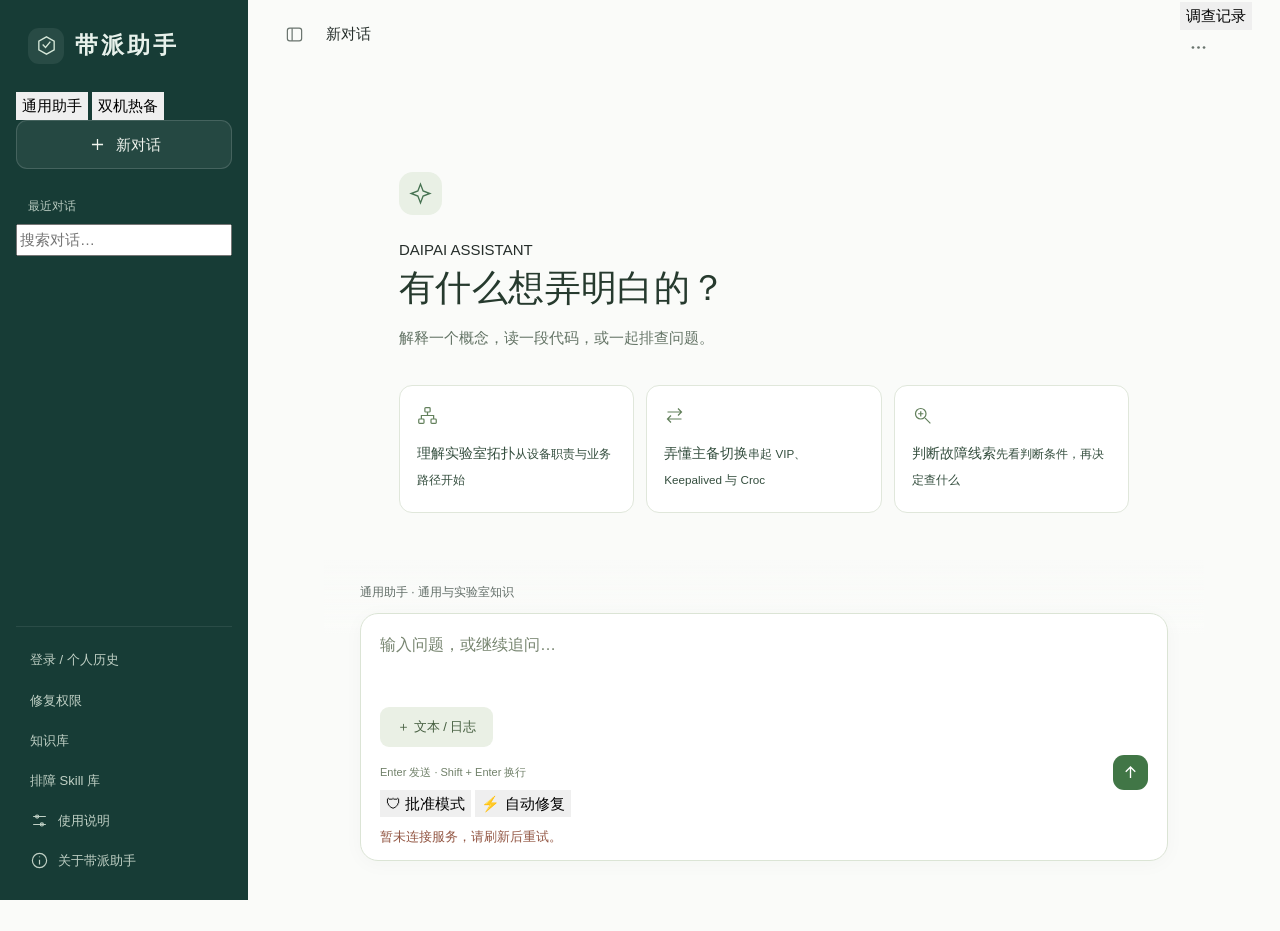
==== commit 08305184: "Sync modular troubleshooting assistant v0.10.17 and document architecture" ====
--- a/web/index.html
+++ b/web/index.html
@@ -99,10 +99,15 @@
       <div class="mode-toolbar" aria-label="当前对话空间"><span id="mode-label">通用助手 · 通用与实验室知识</span></div>
       <form id="form" class="composer">
         <textarea id="question" aria-label="提问" required rows="2" placeholder="输入问题，或继续追问…"></textarea>
+        <div id="execution-mode-notice" class="execution-mode-notice" role="status" hidden>自动修复已开启。白名单动作自动执行，运维命令仍须人工批准。</div>
         <small id="input-meter" role="status"></small><p id="material-selected" class="experience-note" hidden></p>
         <label id="memory-consent" class="consent-label" hidden><input id="use-task-memory" type="checkbox">本次将已确认的历史原话摘录发送给Inferera辅助问答；不恢复设备权限。</label>
         <label id="material-consent" class="consent-label" hidden><input id="allow-materials" type="checkbox">我同意将所选材料的相关片段发送给Inferera分析；本次只分析材料，不读取设备。</label>
         <div class="composer-tools"><div class="task-actions"><button id="material-open" class="secondary-button" type="button">＋ 文本 / 日志</button><button id="convert-long" class="secondary-button" type="button" hidden>将长内容作为材料</button><button id="material-clear" class="secondary-button" type="button" hidden>移除材料选择</button></div><div class="composer-row"><span class="composer-hint">Enter 发送 · Shift + Enter 换行</span><button id="stop-generation" type="button" class="secondary-button" hidden>停止生成</button><button id="send" class="send-button" type="submit" title="发送" aria-label="发送"><svg viewBox="0 0 24 24" fill="none" stroke="currentColor" stroke-width="1.7"><path d="M12 19V5m-6 6 6-6 6 6"/></svg></button></div></div>
+        <div class="execution-mode" role="group" aria-label="修复执行方式">
+          <button id="execution-approval" type="button" aria-pressed="true">🛡 批准模式</button>
+          <button id="execution-auto" type="button" aria-pressed="false">⚡ 自动修复</button>
+        </div>
         <div id="status" role="status" aria-live="polite"></div>
       </form><p class="composer-footnote"></p>
     </div>
@@ -241,6 +246,7 @@
 for(const node of document.querySelectorAll('[data-app-about]'))node.textContent='关于'+APP_NAME;
 const csrf='__CSRF_TOKEN__', el=id=>document.getElementById(id), storageKey='ata.chats.v1';
 let chats=[],activeId=null,storageFailed=false,modeLoading=false;
+let executionMode='approval';
 const chatRuns=new Map();
 const chatBusy=(chat=current())=>!!chat&&(chatRuns.has(chat.id)||chat.messages.some(m=>taskOf(m)?.status==='running'));
 let answerReveal=null;
@@ -434,7 +440,10 @@
   return candidates.find(chat=>chat.id===lastChatInSpace[space])||candidates.sort((a,b)=>b.updated-a.updated)[0];
 }
 function selectChat(chat,space=spaceOf(chat)){
-  if(chat?.id!==activeId)answerReveal=null;
+  if((chat?.id||null)!==activeId||space!==activeSpace){
+    answerReveal=null;
+    executionMode='approval';
+  }
   chatDrafts.set(activeId||'@'+activeSpace,el('question').value);
   if(activeSpace!==space)el('history-search').value='';
   activeSpace=space;activeId=chat?.id||null;lastChatInSpace[space]=activeId;
@@ -808,7 +817,7 @@
   if(data!==undefined){options.method='POST';options.headers['Content-Type']='application/json';options.body=JSON.stringify(data);}
   const response=await fetch(path,options),result=await response.json();
   if(identity!==accountEpoch){const error=Error('账号已改变，本次响应不再显示');error.status=409;throw error;}
-  if(!response.ok){if(response.status===401&&account&&!path.startsWith('/api/account/')&&!path.startsWith('/api/admin/'))expireAccount();const error=Error(result.error||'操作未完成');error.status=response.status;throw error;}return result;
+  if(!response.ok){if(response.status===401&&account&&!path.startsWith('/api/account/')&&!path.startsWith('/api/admin/'))expireAccount();const error=Error(result.error||'操作未完成');error.status=response.status;error.reason=result.reason;throw error;}return result;
 }
 function taskOf(message){return message.workflowTask||(message.result&&typeof message.result.task==='object'?message.result.task:null);}
 function taskScope(box,task){
@@ -1046,7 +1055,7 @@
 }
 async function refreshAdmin(){
   const state=await api('/api/admin/status');el('admin-login').hidden=state.authenticated;el('admin-panel').hidden=!state.authenticated;
-  el('admin-note').textContent=state.configured?'':'管理员尚未设置。请由项目作者在部署服务器的项目目录执行 python3 -B admin_auth.py。按终端提示设置后刷新页面；无需重启服务。';
+  el('admin-note').textContent=state.configured?'':'管理员尚未设置。请由项目作者在部署服务器的项目目录执行 python3 -B -m server.admin_auth。按终端提示设置后刷新页面；无需重启服务。';
   el('admin-password').disabled=!state.configured;
   el('admin-login').querySelector('button').disabled=!state.configured;
   if(!state.authenticated)return;
@@ -1232,6 +1241,109 @@
   return run;
 }
 el('stop-generation').onclick=()=>chatRuns.get(activeId)?.controller?.abort();
+function renderRepairProposal(box,change,c){
+  const card=add(box,'section','','task-card repair-proposal');
+  const validId=/^[a-f0-9]{32}$/.test(change.proposal_id||'');
+  const auto=change.execution_mode==='auto';
+  const labels={pending_approval:'待批准',executing:'正在执行并复查',executed:auto?'已自动执行':'已批准执行',
+    rejected:'已拒绝',failed:auto?'自动修复失败':'修复执行失败',manual:'未生成批准按钮'};
+  card.dataset.state=change.status;
+  add(card,'h3',labels[change.status]||'修复建议','task-state');
+  if(change.reason)add(card,'p',change.reason);
+  if(change.steps?.length){
+    const list=add(card,'ol','','repair-proposal-steps');
+    change.steps.forEach((step,index)=>{
+      const row=add(list,'li');
+      const target=step.action==='run_command'?'':step.target;
+      add(row,'strong',[step.device_label,step.action_label,target].filter(Boolean).join(' · '));
+      add(add(row,'pre','','repair-command'),'code',step.command);
+      if(step.risk)add(row,'small',step.risk,'repair-proposal-risk');
+      const result=change.step_results?.[index];
+      if(result){
+        add(row,'p',({executed:'此步已执行',failed:'此步执行失败',skipped:'此步未执行'})[result.status]);
+        if(result.execution?.error)add(row,'small',result.execution.error);
+        if(result.review)add(row,'p','只读复查：'+result.review.summary);
+        if(result.review?.collected_at)add(row,'small','采集时间 '+result.review.collected_at);
+      }
+    });
+  }else if(change.commands?.length){
+    add(card,'p','模型给出的人工操作参考');
+    add(card,'pre',change.commands.join('\n'));
+  }
+  if(change.rollback||validId)add(card,'p','回滚说明：'+(change.rollback||'由维护人员核对业务状态后按设备恢复流程处理。'));
+  const status=add(card,'div','','repair-proposal-result');
+  status.setAttribute('role','status');
+  if(change.review&&!change.step_results?.length)add(status,'p','只读复查：'+change.review.summary);
+  if(change.execution?.error&&!change.step_results?.length)add(status,'p','执行结果：'+change.execution.error);
+  const blockReasons={account_required:'登录后可生成批准按钮。',unknown_device:'无法匹配登记设备。',
+    action_not_allowed:'至少一个步骤超出受控修复范围。',proposal_storage_unavailable:'建议暂时无法保存。',
+    proposal_transport_unavailable:'修复通道暂不可用。',missing_action_parameters:'缺少修复动作或目标。',
+    invalid_steps:'步骤结构无效。',unsupported_command:'命令不在受控修复范围内。',too_many_steps:'单张建议卡最多六步。',
+    invalid_command:'请输入最多四条有效命令，每行一条。',rollback_required:'请补充回滚说明。',
+    high_risk_disk:'已拦截高危磁盘或文件操作。',high_risk_power:'已拦截关机或系统重启。',
+    high_risk_firewall:'已拦截高危防火墙操作。',high_risk_management:'已拦截涉及管理链路、服务或凭据的高危操作。',
+    repair_action_already_proposed:'本轮已有相同修复动作，已拦截重复操作。',
+    repair_verification_pending:'请先核实上次修复的业务结果。',repair_verification_budget:'本轮剩余时间或步骤不足以完成新修复及验证。'};
+  if(change.block_reason)add(status,'p',blockReasons[change.block_reason]||'修复参数无效。');
+  if(change.approvalError)add(status,'p',change.approvalError);
+  if(change.verifying)add(status,'p','已执行修复，助手正在深度验证故障是否彻底恢复…');
+  if(!validId||change.status!=='pending_approval'||!change.approval_button_rendered||!account)return;
+  const actions=add(card,'div','','task-actions');
+  const approve=add(actions,'button','批准执行','primary-button repair-proposal-approve');
+  const reject=add(actions,'button','拒绝','secondary-button');
+  approve.type=reject.type='button';
+  approve.disabled=reject.disabled=!!change.deciding||chatBusy(c);
+  if(change.deciding)add(status,'p',change.deciding==='execute'?'正在执行并复查…':'正在拒绝…');
+  const decide=async action=>{
+    if(change.deciding||change.status!=='pending_approval'||!account||chatBusy(c))return;
+    const identity=accountEpoch,state=interaction(c);
+    const mode=change.steps?.some(step=>step.action==='run_command')?'approval':executionMode;
+    const run=action==='execute'?startChatRun(c,'正在执行修复并初步复查…',identity):null;
+    change.deciding=action;delete change.approvalError;
+    render();
+    const id=change.proposal_id;
+    try{
+      let result;
+      try{result=await api('/api/proposals/'+id+'/'+action,{});}
+      catch(error){
+        if(error.status!==404||error.message!=='接口不存在')throw error;
+        result=await api('/api/repairs/'+id+(action==='execute'?'/execute':'/decision'),
+          {approval_type:'structured_proposal',...(action==='reject'?{decision:'reject'}:{})});
+      }
+      if(identity!==accountEpoch)return;
+      Object.assign(change,result);
+      if(action==='execute'&&['executed','failed'].includes(result.status)&&result.step_results?.length){
+        change.verifying=true;
+        run.progress.text='已执行修复，助手正在深度验证故障是否彻底恢复…';
+        if(current()===c)render();
+        // The server loads the action, execution result and initial review by this receipt ID.
+        const {response,data}=await requestChat({
+          verify_proposal_id:id,conversation_id:c.id,history:modelHistoryView(c,state).history,
+          chat_space:spaceOf(c),interaction_mode:state.mode,interaction_revision:state.revision,
+          execution_mode:mode,allow_context:true,
+        },run.controller.signal);
+        if(identity!==accountEpoch||run.controller.signal.aborted)return;
+        if(response.status===401&&account){expireAccount();return;}
+        if(!response.ok)throw Error(data.error||'请求失败');
+        const reply={role:'assistant',content:data.answer,context:true,contextRevision:state.revision,result:data};
+        c.messages.push(reply);
+        revealReply(c,reply);
+      }
+    }catch(error){
+      if(identity!==accountEpoch)return;
+      change.approvalError=change.verifying
+        ?(run.controller.signal.aborted?'深度验证已停止。':'深度验证请求未完成，请在此对话继续排查。')
+        :error.status?error.message:'连接中断，请刷新核对建议卡状态。';
+    }finally{
+      run?.finish();
+      delete change.deciding;
+      delete change.verifying;
+      if(identity===accountEpoch){c.updated=Date.now();save();render();}
+    }
+  };
+  approve.onclick=()=>decide('execute');
+  reject.onclick=()=>decide('reject');
+}
 function renderAgentDetails(box,message,foot=box){
   const data=message.result;
   if(!data||data.route!=='agent_v2')return;
@@ -1300,6 +1412,7 @@
           interaction_mode:state.mode,
           interaction_revision:state.revision,
           allow_context:true,
+          execution_mode:data.verification_mode||executionMode,
           pending_id:data.pending_id,
           ...(approved?{grant_devices:devices.map(d=>d.id)}:{deny_pending:true}),
         };
@@ -1320,14 +1433,6 @@
     allowBtn.onclick=()=>decide(true);
     denyBtn.onclick=()=>decide(false);
   }
-  for(const change of (data.proposed_changes||[])){
-    const card=add(box,'div','','task-card');
-    add(card,'p','配置修改建议（未执行，需人工确认）','task-state');
-    add(card,'p','目标：'+change.device+' · 操作：'+change.action);
-    if(change.reason)add(card,'p','原因：'+change.reason);
-    if(change.commands?.length)add(card,'pre',change.commands.join('\n'));
-    if(change.rollback)add(card,'small','回滚方式：'+change.rollback);
-  }
   if(data.saved_learnings?.length){
     const titles=data.saved_learnings.map(item=>item.title).join('、');
     add(box,'p','已自动记住：'+titles+'（可在顶部“记忆与学习”中查看或删除）','scope-note');
@@ -1335,6 +1440,10 @@
 
 }
 function render(){
+  el('execution-approval').setAttribute('aria-pressed',String(executionMode==='approval'));
+  el('execution-auto').setAttribute('aria-pressed',String(executionMode==='auto'));
+  el('execution-auto').disabled=!account||accountLoading||accountExpired;
+  el('execution-mode-notice').hidden=executionMode!=='auto';
   const c=current();
   const busy=chatBusy(c);
   for(const chat of chats)for(const message of chat.messages){const task=taskOf(message);if(task?.status==='running'||task?.approval_flow==='single_scope_v1'&&['pending','approved'].includes(task.status))watchTask(message,task.id);}
@@ -1350,6 +1459,7 @@
       renderAnswer(body,m.content,m.result,targets);
       if(answerReveal?.message===m)progressivelyShow(body,answerReveal);
     }else body.textContent=m.content;
+    for(const change of (m.result?.proposed_changes||[]))renderRepairProposal(box,change,c);
     evidence(box,m.result,targets,m);
     if(typeof renderMaterialEvidence==='function')renderMaterialEvidence(box,m.result);
     taskCard(box,m);
@@ -1438,6 +1548,12 @@
 for(const space of ['general','ha'])el('space-'+space).onclick=()=>openChat(preferredChat(space),space);
 window.addEventListener('DOMContentLoaded',()=>{loadAccount().then(loadRegistry).then(loadMode).then(()=>account?null:refreshOwnTasks()).then(()=>resolveAssistantStartup(true)).catch(error=>{el('status').textContent='账号、设备或申请状态加载失败，请刷新后重试：'+error.message;resolveAssistantStartup(false);});});syncNavigation();mobileSidebar.addEventListener('change',syncNavigation);
 el('clear').onclick=()=>newChat();
+el('execution-approval').onclick=()=>{executionMode='approval';render();};
+el('execution-auto').onclick=()=>{
+  if(!account||accountLoading||accountExpired)return;
+  if(!current())newChat(activeSpace,el('question').value);
+  executionMode='auto';render();
+};
 el('rename').onclick=()=>{
   const chat=current();if(!chat)return;
   el('rename-title').value=chat.title;el('rename-dialog').showModal();el('rename-title').focus();
@@ -1502,7 +1618,7 @@
   const run=startChatRun(c,'正在理解问题并规划排查步骤…',identity);
   save();render();resizeQuestion();el('status').textContent='';
   try{
-    const {response,data}=await requestChat({question,history,conversation_id:c.id,chat_space:spaceOf(c),interaction_mode:state.mode,interaction_revision:state.revision,allow_context:true,approval_flow:'single_scope_v1',...memoryPayload,...(material?{material_id:material.id,allow_materials:el('allow-materials').checked}:{})},run.controller.signal);
+    const {response,data}=await requestChat({question,history,conversation_id:c.id,chat_space:spaceOf(c),interaction_mode:state.mode,interaction_revision:state.revision,execution_mode:executionMode,allow_context:true,approval_flow:'single_scope_v1',...memoryPayload,...(material?{material_id:material.id,allow_materials:el('allow-materials').checked}:{})},run.controller.signal);
     if(identity!==accountEpoch||run.controller.signal.aborted)return;if(response.status===401&&account){expireAccount();return;}if(!response.ok)throw Error(data.error||'请求失败');data.ui_elapsed_seconds=(Date.now()-started)/1000;
     if(data.status==='consent_required')throw Error('服务尚未应用默认模型设置，请刷新后重试。');
     if(historyView.excerpted)data.history_info={excerpted_messages:historyView.excerpted,note:'本次仅使用部分历史内容；完整原文仍保留在对话中。'};
